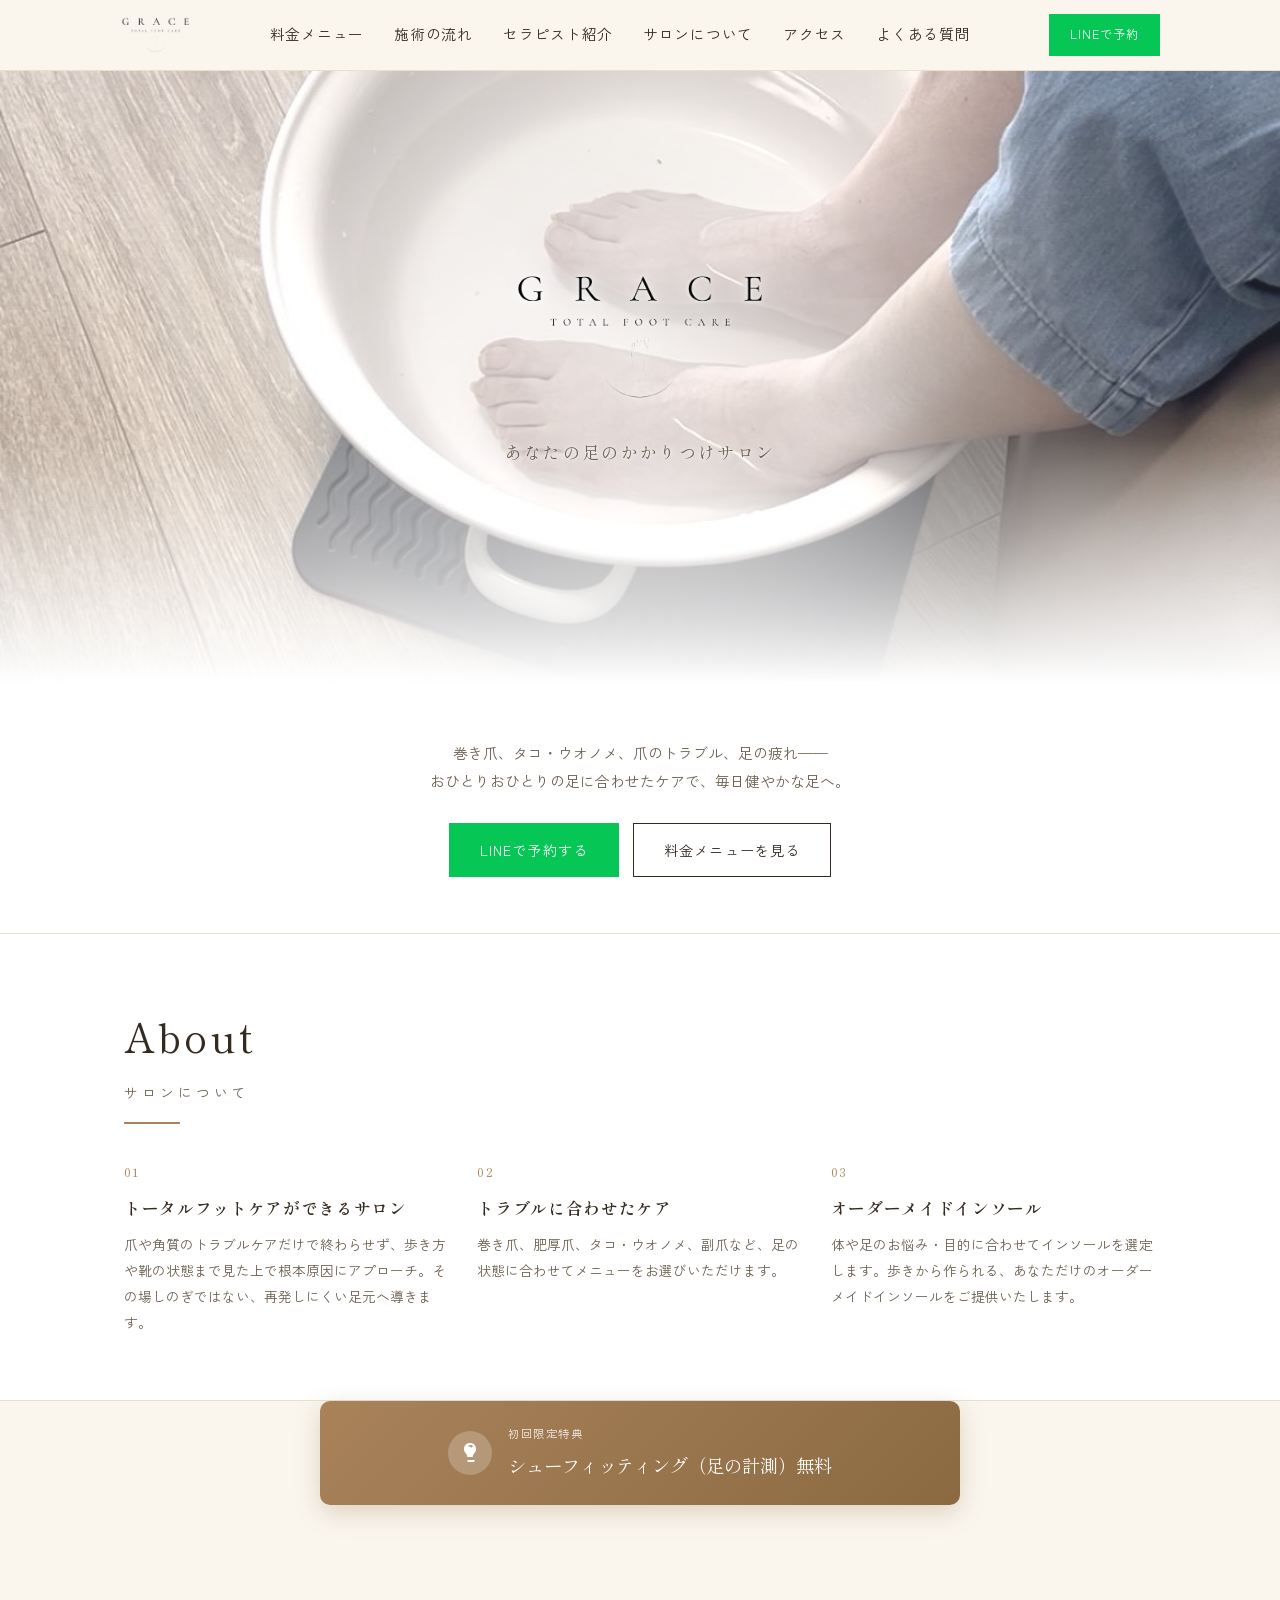
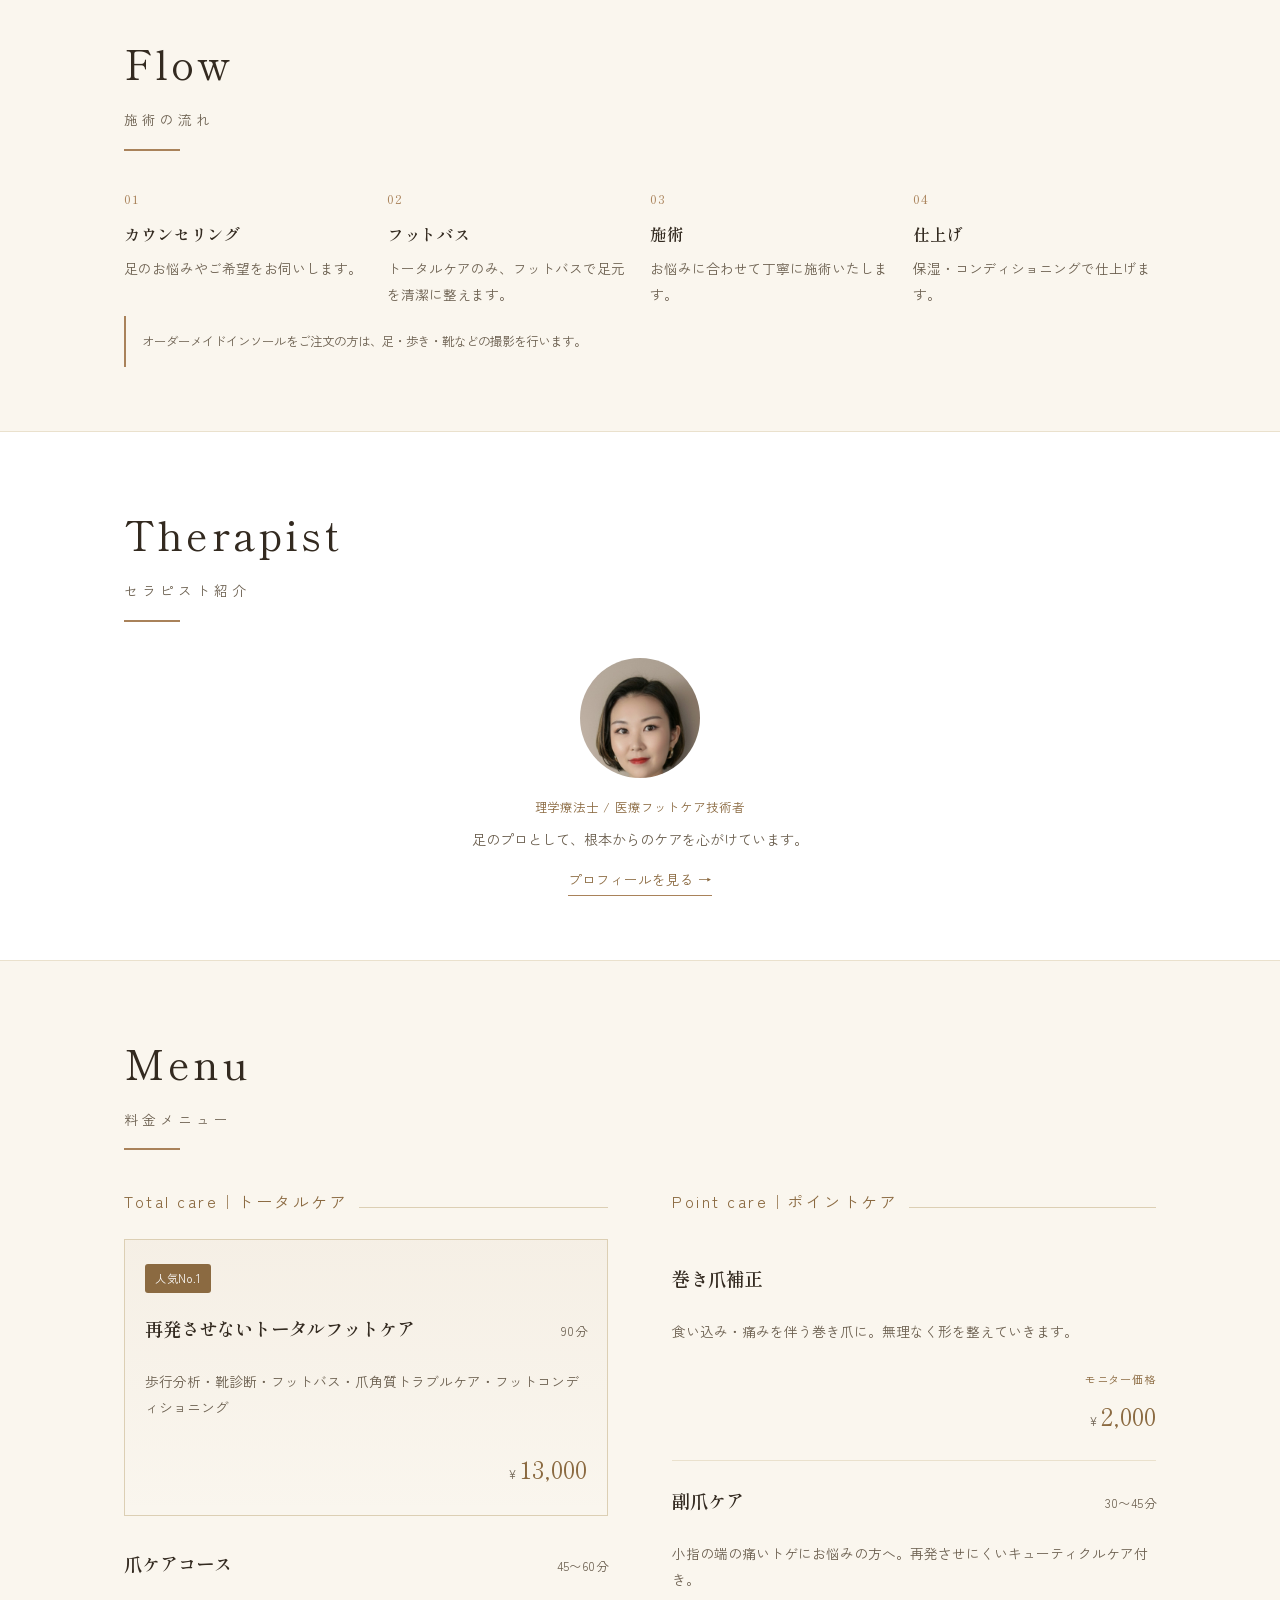
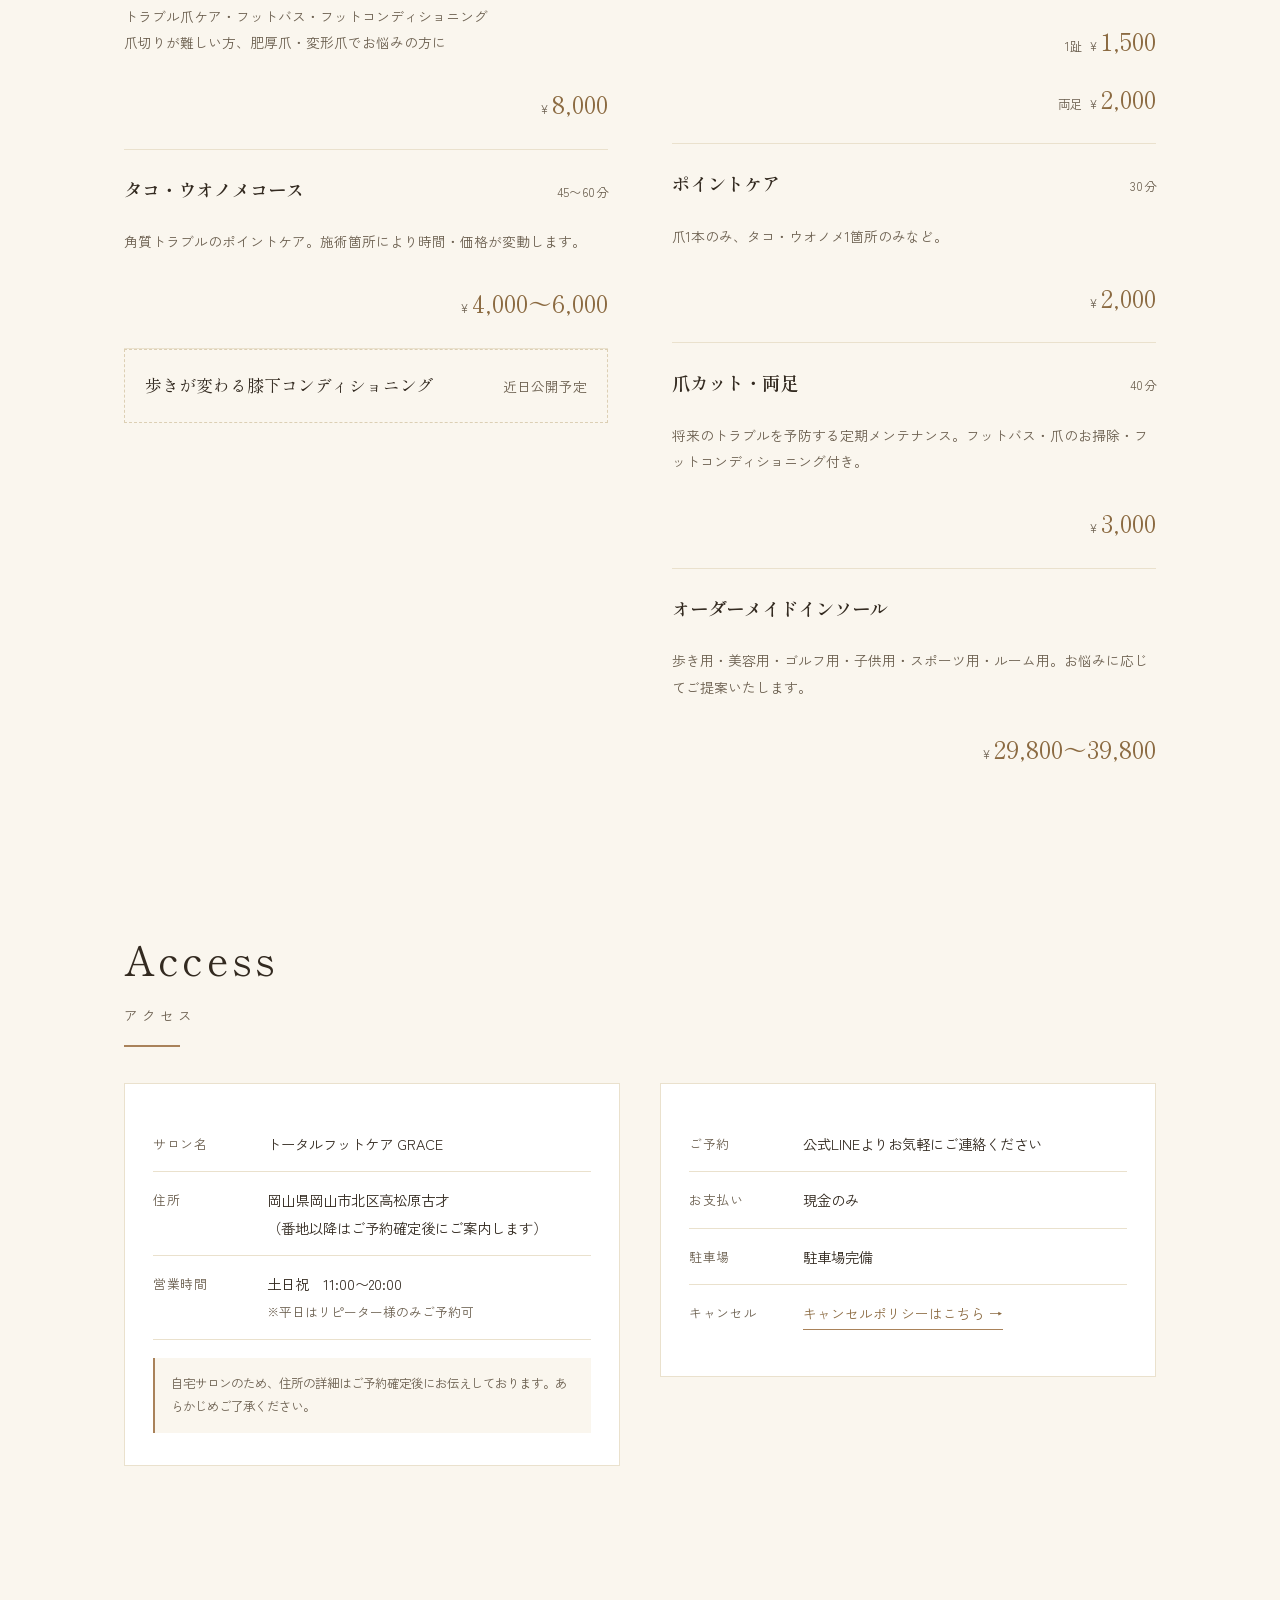
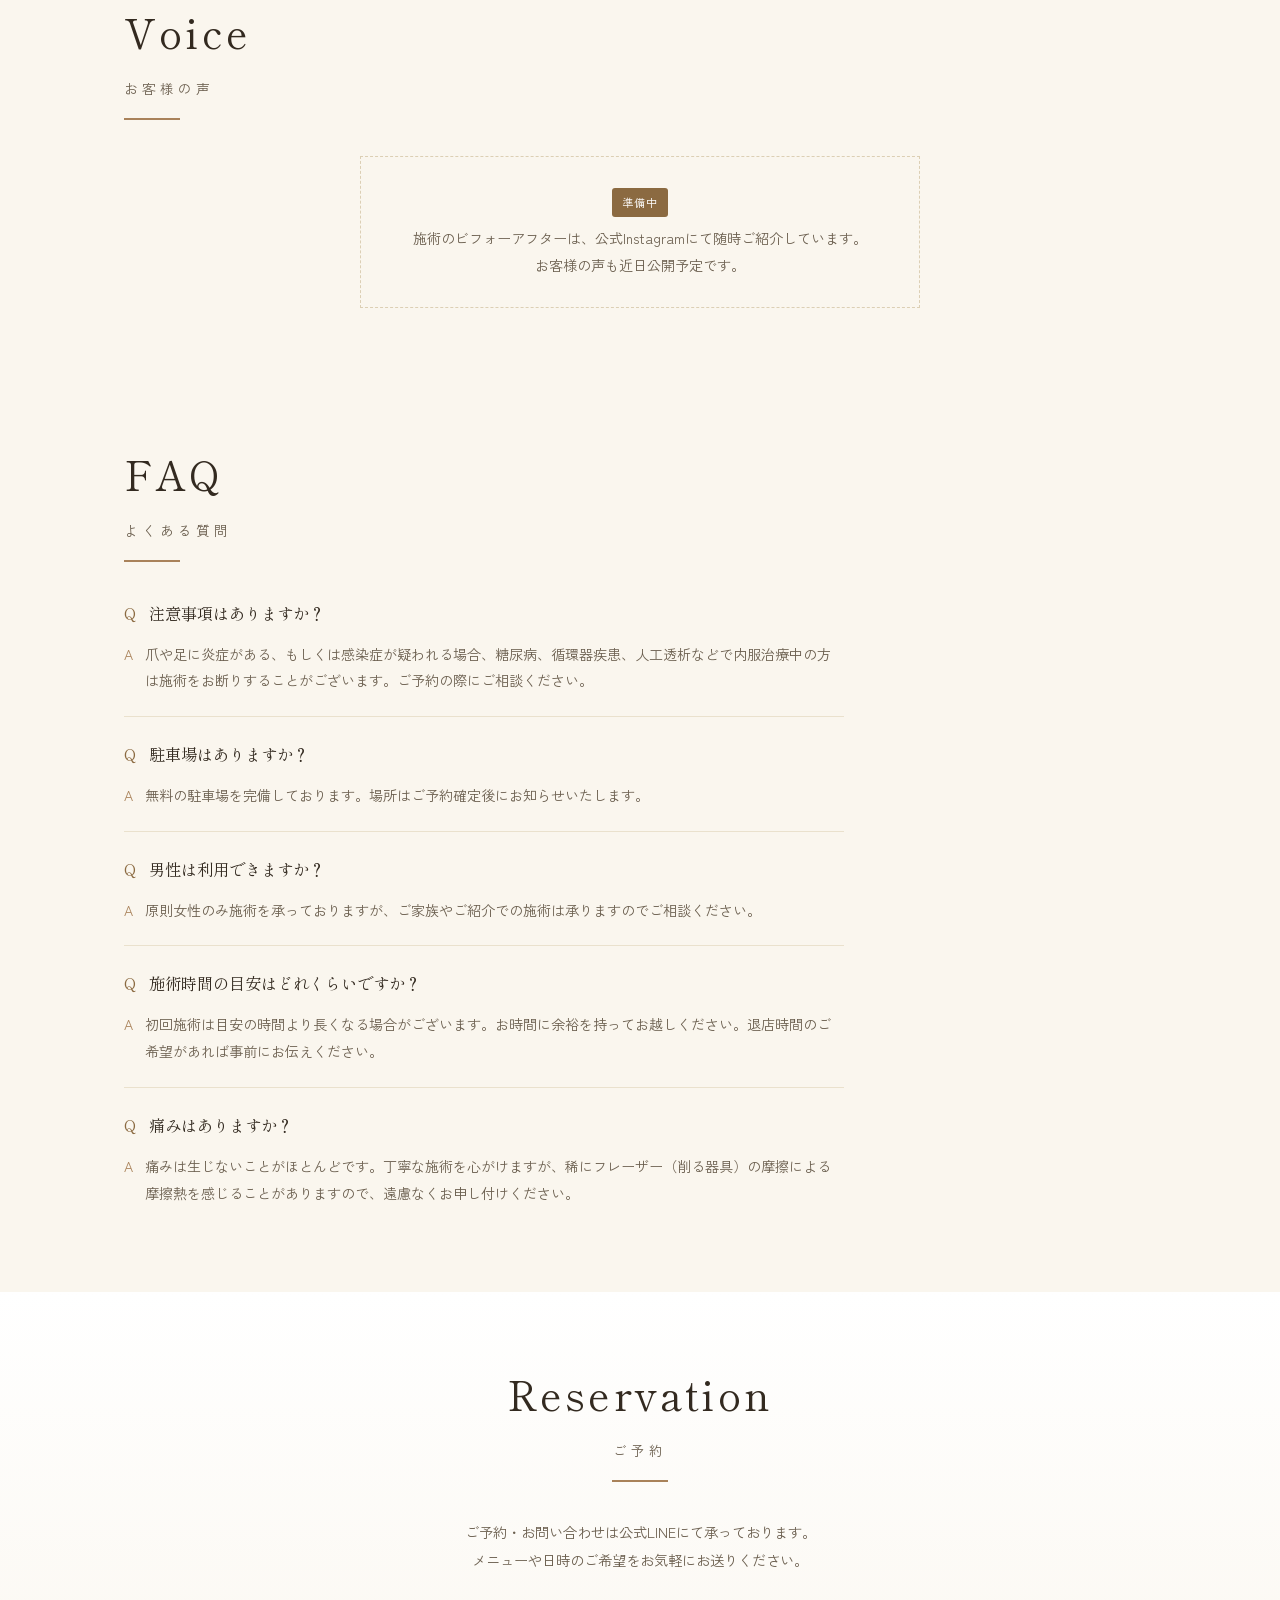
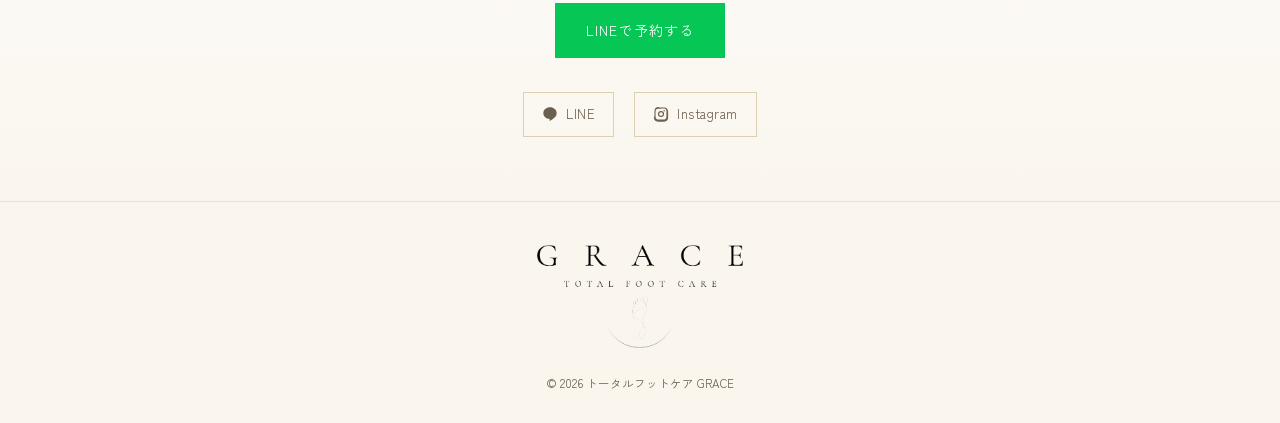
==== index.html @ 04c5ee9a "Add files via upload" ====
<!DOCTYPE html>
<html lang="ja">
<head>
<meta charset="UTF-8">
<meta name="viewport" content="width=device-width, initial-scale=1.0">
<title>トータルフットケア GRACE｜岡山市北区の自宅サロン</title>
<meta name="description" content="岡山市北区のトータルフットケアサロン GRACE。爪ケア・タコウオノメケア・オーダーメイドインソールなど、足のお悩みに寄り添う完全予約制の自宅サロンです。">
<link rel="preconnect" href="https://fonts.googleapis.com">
<link rel="preconnect" href="https://fonts.gstatic.com" crossorigin>
<link href="https://fonts.googleapis.com/css2?family=Shippori+Mincho:wght@400;500;600;700&family=Zen+Kaku+Gothic+New:wght@300;400;500;700&display=swap" rel="stylesheet">
<link rel="stylesheet" href="style.css">
</head>
<body>

<nav class="nav" id="siteNav">
  <div class="nav-inner">
    <a class="nav-brand" href="#top"><img src="logo.png" alt="トータルフットケア GRACE"></a>
    <button class="nav-toggle" id="navToggle" aria-label="メニューを開く" aria-expanded="false">
      <span></span><span></span><span></span>
    </button>
    <div class="nav-links" id="navLinks">
      <a href="#menu">料金メニュー</a>
      <a href="#flow">施術の流れ</a>
      <a href="#therapist">セラピスト紹介</a>
      <a href="#about">サロンについて</a>
      <a href="#access">アクセス</a>
      <a href="#faq">よくある質問</a>
      <a class="nav-cta-mobile btn btn-line" href="https://lin.ee/wuQMf0Z">LINEで予約する</a>
    </div>
    <a class="nav-cta btn btn-line" href="#reserve" style="padding:8px 20px; font-size:0.78rem;">LINEで予約</a>
  </div>
</nav>

<div id="top"></div>
<header class="hero">
  <div class="hero-slideshow" id="heroSlideshow">
    <img class="hero-slide is-active" src="IMG_4897.jpeg" alt="サロン店内の様子" style="object-position:center 45%;">
    <img class="hero-slide" src="IMG_4895.jpeg" alt="フットケア施術の様子" style="object-position:center 50%;">
    <img class="hero-slide" src="IMG_4894.jpeg" alt="フットバスの様子" style="object-position:center 70%;">
    <img class="hero-slide" src="IMG_4893.jpeg" alt="フットケア施術の様子" style="object-position:center 50%;">
    <img class="hero-slide" src="IMG_4892.jpeg" alt="施術チェアのある個室" style="object-position:center 70%;">
    <img class="hero-slide" src="IMG_4891.jpeg" alt="サロン内観の収納棚" style="object-position:center 50%;">
    <img class="hero-slide" src="IMG_4888.jpeg" alt="サロン内観と施術チェア" style="object-position:center 65%;">
    <img class="hero-slide" src="IMG_4887.jpeg" alt="サロン内観の収納棚" style="object-position:center 55%;">
    <img class="hero-slide" src="IMG_4884.jpeg" alt="施術チェアと観葉植物" style="object-position:center 65%;">
    <img class="hero-slide" src="IMG_4882.jpeg" alt="施術道具と収納棚" style="object-position:center 50%;">
    <div class="hero-fade"></div>
    <div class="hero-overlay-content">
      <img class="hero-logo" src="logo.png" alt="トータルフットケア GRACE ロゴ">
      <p class="hero-tagline">あなたの足のかかりつけサロン</p>
    </div>
  </div>
  <div class="hero-panel">
    <p class="hero-lede">
      巻き爪、タコ・ウオノメ、爪のトラブル、足の疲れ——<br>
      おひとりおひとりの足に合わせたケアで、毎日健やかな足へ。
    </p>
    <div class="hero-buttons">
      <a class="btn btn-line" href="https://lin.ee/wuQMf0Z">LINEで予約する</a>
      <a class="btn btn-outline" href="#menu">料金メニューを見る</a>
    </div>
  </div>
</header>

<section id="about" class="about">
  <div class="wrap">
    <div class="section-head">
      <div class="en">About</div>
      <div class="jp">サロンについて</div>
      <div class="section-divider"></div>
    </div>
    <div class="about-grid">
      <div class="about-item">
        <div class="num">01</div>
        <h3>トータルフットケアができるサロン</h3>
        <p>爪や角質のトラブルケアだけで終わらせず、歩き方や靴の状態まで見た上で根本原因にアプローチ。その場しのぎではない、再発しにくい足元へ導きます。</p>
      </div>
      <div class="about-item">
        <div class="num">02</div>
        <h3>トラブルに合わせたケア</h3>
        <p>巻き爪、肥厚爪、タコ・ウオノメ、副爪など、足の状態に合わせてメニューをお選びいただけます。</p>
      </div>
      <div class="about-item">
        <div class="num">03</div>
        <h3>オーダーメイドインソール</h3>
        <p>体や足のお悩み・目的に合わせてインソールを選定します。歩きから作られる、あなただけのオーダーメイドインソールをご提供いたします。</p>
      </div>
    </div>
  </div>
</section>

<section id="offer" style="padding:0 0 56px;">
  <div class="wrap">
    <div class="offer-banner">
      <div class="offer-icon">
        <svg viewBox="0 0 24 24"><path d="M12 2c-4 0-6 3-6 6 0 2.5 1.4 3.8 2.2 4.9.6.8 1 1.4 1 2.1v1h5.6v-1c0-.7.4-1.3 1-2.1C16.6 11.8 18 10.5 18 8c0-3-2-6-6-6zm2.6 17H9.4v1a1 1 0 0 0 1 1h5.2a1 1 0 0 0 1-1v-1zM12 4c1.7 0 2.9.6 3.7 1.6-1 0-1.9.5-2.4 1.3-.5-.8-1.4-1.3-2.4-1.3-.3 0-.6 0-.9.1C10.6 4.6 11.2 4 12 4z"/></svg>
      </div>
      <div>
        <div class="offer-label">初回限定特典</div>
        <div class="offer-text">シューフィッティング（足の計測）無料</div>
      </div>
    </div>
  </div>
</section>

<section id="flow">
  <div class="wrap">
    <div class="section-head">
      <div class="en">Flow</div>
      <div class="jp">施術の流れ</div>
      <div class="section-divider"></div>
    </div>
    <div class="process-grid">
      <div class="process-item">
        <div class="num">01</div>
        <h3>カウンセリング</h3>
        <p>足のお悩みやご希望をお伺いします。</p>
      </div>
      <div class="process-item">
        <div class="num">02</div>
        <h3>フットバス</h3>
        <p>トータルケアのみ、フットバスで足元を清潔に整えます。</p>
      </div>
      <div class="process-item">
        <div class="num">03</div>
        <h3>施術</h3>
        <p>お悩みに合わせて丁寧に施術いたします。</p>
      </div>
      <div class="process-item">
        <div class="num">04</div>
        <h3>仕上げ</h3>
        <p>保湿・コンディショニングで仕上げます。</p>
      </div>
    </div>
    <div class="process-note">
      オーダーメイドインソールをご注文の方は、足・歩き・靴などの撮影を行います。
    </div>
  </div>
</section>

<section id="therapist" style="background:var(--paper); border-top:1px solid var(--line-soft); border-bottom:1px solid var(--line-soft);">
  <div class="wrap">
    <div class="section-head">
      <div class="en">Therapist</div>
      <div class="jp">セラピスト紹介</div>
      <div class="section-divider"></div>
    </div>
    <div class="therapist-teaser">
      <img class="therapist-teaser-photo" src="therapist-face.jpg" alt="セラピストの写真">
      <div class="therapist-teaser-text">
        <div class="therapist-role">理学療法士 / 医療フットケア技術者</div>
        <p>足のプロとして、根本からのケアを心がけています。</p>
        <a class="link-more" href="therapist.html">プロフィールを見る →</a>
      </div>
    </div>
  </div>
</section>

<section id="menu">
  <div class="wrap">
    <div class="section-head">
      <div class="en">Menu</div>
      <div class="jp">料金メニュー</div>
      <div class="section-divider"></div>
    </div>

    <div class="menu-groups">

      <!-- Total care -->
      <div>
        <div class="menu-group-title">Total care｜トータルケア</div>

        <div class="menu-item featured">
          <span class="badge">人気No.1</span>
          <div class="menu-item-top">
            <span class="menu-item-name">再発させないトータルフットケア</span>
            <span class="menu-item-time">90分</span>
          </div>
          <p class="menu-item-desc">歩行分析・靴診断・フットバス・爪角質トラブルケア・フットコンディショニング</p>
          <div class="menu-item-price-block">
            <span class="menu-item-price"><small>¥</small>13,000</span>
          </div>
        </div>

        <div class="menu-item">
          <div class="menu-item-top">
            <span class="menu-item-name">爪ケアコース</span>
            <span class="menu-item-time">45〜60分</span>
          </div>
          <p class="menu-item-desc">
            トラブル爪ケア・フットバス・フットコンディショニング<br>
            爪切りが難しい方、肥厚爪・変形爪でお悩みの方に
          </p>
          <div class="menu-item-price-block">
            <span class="menu-item-price"><small>¥</small>8,000</span>
          </div>
        </div>

        <div class="menu-item">
          <div class="menu-item-top">
            <span class="menu-item-name">タコ・ウオノメコース</span>
            <span class="menu-item-time">45〜60分</span>
          </div>
          <p class="menu-item-desc">角質トラブルのポイントケア。施術箇所により時間・価格が変動します。</p>
          <div class="menu-item-price-block">
            <span class="menu-item-price"><small>¥</small>4,000〜6,000</span>
          </div>
        </div>

        <div class="soon">
          <span class="name">歩きが変わる膝下コンディショニング</span>
          <span>近日公開予定</span>
        </div>
      </div>

      <!-- Point care -->
      <div>
        <div class="menu-group-title">Point care｜ポイントケア</div>

        <div class="menu-item">
          <div class="menu-item-top">
            <span class="menu-item-name">巻き爪補正</span>
          </div>
          <p class="menu-item-desc">食い込み・痛みを伴う巻き爪に。無理なく形を整えていきます。</p>
          <div class="menu-item-price-block">
            <span class="price-label">モニター価格</span>
            <span class="menu-item-price"><small>¥</small>2,000</span>
          </div>
        </div>

        <div class="menu-item">
          <div class="menu-item-top">
            <span class="menu-item-name">副爪ケア</span>
            <span class="menu-item-time">30〜45分</span>
          </div>
          <p class="menu-item-desc">小指の端の痛いトゲにお悩みの方へ。再発させにくいキューティクルケア付き。</p>
          <div class="menu-item-price-row">
            <span class="menu-item-sub">1趾</span>
            <span class="menu-item-price"><small>¥</small>1,500</span>
          </div>
          <div class="menu-item-price-row">
            <span class="menu-item-sub">両足</span>
            <span class="menu-item-price"><small>¥</small>2,000</span>
          </div>
        </div>

        <div class="menu-item">
          <div class="menu-item-top">
            <span class="menu-item-name">ポイントケア</span>
            <span class="menu-item-time">30分</span>
          </div>
          <p class="menu-item-desc">爪1本のみ、タコ・ウオノメ1箇所のみなど。</p>
          <div class="menu-item-price-block">
            <span class="menu-item-price"><small>¥</small>2,000</span>
          </div>
        </div>

        <div class="menu-item">
          <div class="menu-item-top">
            <span class="menu-item-name">爪カット・両足</span>
            <span class="menu-item-time">40分</span>
          </div>
          <p class="menu-item-desc">将来のトラブルを予防する定期メンテナンス。フットバス・爪のお掃除・フットコンディショニング付き。</p>
          <div class="menu-item-price-block">
            <span class="menu-item-price"><small>¥</small>3,000</span>
          </div>
        </div>

        <div class="menu-item" style="border-bottom:none;">
          <div class="menu-item-top">
            <span class="menu-item-name">オーダーメイドインソール</span>
          </div>
          <p class="menu-item-desc">歩き用・美容用・ゴルフ用・子供用・スポーツ用・ルーム用。お悩みに応じてご提案いたします。</p>
          <div class="menu-item-price-row">
            <span class="menu-item-price"><small>¥</small>29,800〜39,800</span>
          </div>
        </div>
      </div>

    </div>
  </div>
</section>

<section id="access">
  <div class="wrap">
    <div class="section-head">
      <div class="en">Access</div>
      <div class="jp">アクセス</div>
      <div class="section-divider"></div>
    </div>

    <div class="access-layout">
      <div class="access-card">
        <div class="access-row">
          <span class="k">サロン名</span>
          <span class="v">トータルフットケア GRACE</span>
        </div>
        <div class="access-row">
          <span class="k">住所</span>
          <span class="v">岡山県岡山市北区高松原古才<br>（番地以降はご予約確定後にご案内します）</span>
        </div>
        <div class="access-row">
          <span class="k">営業時間</span>
          <span class="v">土日祝　11:00〜20:00<br><span style="font-size:0.8rem; color:var(--ink-soft);">※平日はリピーター様のみご予約可</span></span>
        </div>
        <div class="note">
          自宅サロンのため、住所の詳細はご予約確定後にお伝えしております。あらかじめご了承ください。
        </div>
      </div>
      <div class="access-card">
        <div class="access-row">
          <span class="k">ご予約</span>
          <span class="v">公式LINEよりお気軽にご連絡ください</span>
        </div>
        <div class="access-row">
          <span class="k">お支払い</span>
          <span class="v">現金のみ</span>
        </div>
        <div class="access-row">
          <span class="k">駐車場</span>
          <span class="v">駐車場完備</span>
        </div>
        <div class="access-row">
          <span class="k">キャンセル</span>
          <span class="v"><a class="link-more" href="cancel-policy.html">キャンセルポリシーはこちら →</a></span>
        </div>
      </div>
    </div>
  </div>
</section>

<section id="voice">
  <div class="wrap">
    <div class="section-head">
      <div class="en">Voice</div>
      <div class="jp">お客様の声</div>
      <div class="section-divider"></div>
    </div>
    <div class="voice-note">
      <span class="badge" style="margin-bottom:0;">準備中</span>
      <p>施術のビフォーアフターは、公式Instagramにて随時ご紹介しています。<br>お客様の声も近日公開予定です。</p>
    </div>
  </div>
</section>

<section id="faq">
  <div class="wrap">
    <div class="section-head">
      <div class="en">FAQ</div>
      <div class="jp">よくある質問</div>
      <div class="section-divider"></div>
    </div>

    <div class="faq-list">
      <div class="faq-item">
        <div class="faq-q"><span class="mark">Q</span><span>注意事項はありますか？</span></div>
        <div class="faq-a"><span class="mark">A</span><span>爪や足に炎症がある、もしくは感染症が疑われる場合、糖尿病、循環器疾患、人工透析などで内服治療中の方は施術をお断りすることがございます。ご予約の際にご相談ください。</span></div>
      </div>
      <div class="faq-item">
        <div class="faq-q"><span class="mark">Q</span><span>駐車場はありますか？</span></div>
        <div class="faq-a"><span class="mark">A</span><span>無料の駐車場を完備しております。場所はご予約確定後にお知らせいたします。</span></div>
      </div>
      <div class="faq-item">
        <div class="faq-q"><span class="mark">Q</span><span>男性は利用できますか？</span></div>
        <div class="faq-a"><span class="mark">A</span><span>原則女性のみ施術を承っておりますが、ご家族やご紹介での施術は承りますのでご相談ください。</span></div>
      </div>
      <div class="faq-item">
        <div class="faq-q"><span class="mark">Q</span><span>施術時間の目安はどれくらいですか？</span></div>
        <div class="faq-a"><span class="mark">A</span><span>初回施術は目安の時間より長くなる場合がございます。お時間に余裕を持ってお越しください。退店時間のご希望があれば事前にお伝えください。</span></div>
      </div>
      <div class="faq-item">
        <div class="faq-q"><span class="mark">Q</span><span>痛みはありますか？</span></div>
        <div class="faq-a"><span class="mark">A</span><span>痛みは生じないことがほとんどです。丁寧な施術を心がけますが、稀にフレーザー（削る器具）の摩擦による摩擦熱を感じることがありますので、遠慮なくお申し付けください。</span></div>
      </div>
    </div>
  </div>
</section>

<section id="reserve" class="reserve">
  <div class="wrap">
    <div class="section-head" style="text-align:center;">
      <div class="en">Reservation</div>
      <div class="jp">ご予約</div>
      <div class="section-divider" style="margin-left:auto; margin-right:auto;"></div>
    </div>
    <p>ご予約・お問い合わせは公式LINEにて承っております。<br>メニューや日時のご希望をお気軽にお送りください。</p>
    <div class="hero-buttons">
      <a class="btn btn-line" href="https://lin.ee/wuQMf0Z">LINEで予約する</a>
    </div>

    <div class="sns-row">
      <a class="sns-link" href="https://lin.ee/wuQMf0Z">
        <svg viewBox="0 0 24 24"><path d="M12 2C6.48 2 2 5.94 2 10.7c0 4.27 3.6 7.85 8.44 8.55.33.07.78.22.9.5.1.26.07.66.03.92l-.14.87c-.04.26-.2 1 .87.55 1.08-.46 5.8-3.42 7.9-5.85C21.5 14.02 22 12.4 22 10.7 22 5.94 17.52 2 12 2z"/></svg>
        LINE
      </a>
      <a class="sns-link" href="https://www.instagram.com/footcare_grace?stkn=cjIyN3F4c3U5N2Vq&utm_source=qr">
        <svg viewBox="0 0 24 24"><path d="M12 2.2c2.9 0 3.3 0 4.4.06 1.1.05 1.9.24 2.6.5.7.27 1.3.65 1.9 1.25.6.6.98 1.2 1.25 1.9.26.7.45 1.5.5 2.6.05 1.1.06 1.5.06 4.4s0 3.3-.06 4.4c-.05 1.1-.24 1.9-.5 2.6a5.2 5.2 0 0 1-1.25 1.9 5.2 5.2 0 0 1-1.9 1.25c-.7.26-1.5.45-2.6.5-1.1.05-1.5.06-4.4.06s-3.3 0-4.4-.06c-1.1-.05-1.9-.24-2.6-.5a5.2 5.2 0 0 1-1.9-1.25 5.2 5.2 0 0 1-1.25-1.9c-.26-.7-.45-1.5-.5-2.6C2.2 15.3 2.2 14.9 2.2 12s0-3.3.06-4.4c.05-1.1.24-1.9.5-2.6.27-.7.65-1.3 1.25-1.9.6-.6 1.2-.98 1.9-1.25.7-.26 1.5-.45 2.6-.5C8.7 2.2 9.1 2.2 12 2.2zm0 1.8c-2.85 0-3.2 0-4.3.06-.9.04-1.4.2-1.72.33-.43.17-.74.37-1.06.7-.32.32-.52.63-.7 1.06-.13.32-.29.82-.33 1.72C3.83 8.8 3.83 9.15 3.83 12s0 3.2.06 4.3c.04.9.2 1.4.33 1.72.17.43.37.74.7 1.06.32.32.63.52 1.06.7.32.13.82.29 1.72.33 1.1.06 1.45.06 4.3.06s3.2 0 4.3-.06c.9-.04 1.4-.2 1.72-.33.43-.17.74-.37 1.06-.7.32-.32.52-.63.7-1.06.13-.32.29-.82.33-1.72.06-1.1.06-1.45.06-4.3s0-3.2-.06-4.3c-.04-.9-.2-1.4-.33-1.72a2.8 2.8 0 0 0-.7-1.06 2.8 2.8 0 0 0-1.06-.7c-.32-.13-.82-.29-1.72-.33-1.1-.06-1.45-.06-4.3-.06zm0 3.4a4.6 4.6 0 1 1 0 9.2 4.6 4.6 0 0 1 0-9.2zm0 1.8a2.8 2.8 0 1 0 0 5.6 2.8 2.8 0 0 0 0-5.6zm5.85-2a1.08 1.08 0 1 1-2.16 0 1.08 1.08 0 0 1 2.16 0z"/></svg>
        Instagram
      </a>
    </div>
  </div>
</section>

<footer>
  <div class="wrap">
    <img class="footer-logo-img" src="logo.png" alt="トータルフットケア GRACE">
    <div class="footer-copy">&copy; 2026 トータルフットケア GRACE</div>
  </div>
</footer>

<script>
(function(){
  var slides = document.querySelectorAll('#heroSlideshow .hero-slide');
  if(!slides.length) return;
  var current = 0;
  setInterval(function(){
    slides[current].classList.remove('is-active');
    current = (current + 1) % slides.length;
    slides[current].classList.add('is-active');
  }, 2600);
})();
(function(){
  var nav = document.getElementById('siteNav');
  var toggle = document.getElementById('navToggle');
  var links = document.getElementById('navLinks');
  if(!nav || !toggle || !links) return;
  toggle.addEventListener('click', function(){
    var open = nav.classList.toggle('is-open');
    toggle.setAttribute('aria-expanded', open ? 'true' : 'false');
  });
  links.querySelectorAll('a').forEach(function(a){
    a.addEventListener('click', function(){
      nav.classList.remove('is-open');
      toggle.setAttribute('aria-expanded', 'false');
    });
  });
})();
</script>
</body>
</html>
---- style.css ----
:root{
    --cream:#FAF6EE;
    --paper:#FFFFFF;
    --ink:#332A20;
    --ink-soft:#6B5F4F;
    --gold:#A9825A;
    --gold-deep:#8B6A41;
    --line:#DCCFB4;
    --line-soft:#EAE1CD;
  }
  *{box-sizing:border-box;}
  html{scroll-behavior:smooth;}
  body{
    margin:0;
    background:var(--cream);
    color:var(--ink);
    font-family:"Zen Kaku Gothic New", "Hiragino Sans", sans-serif;
    font-weight:400;
    line-height:1.9;
    -webkit-font-smoothing:antialiased;
  }
  h1,h2,h3,.serif{
    font-family:"Shippori Mincho", serif;
    font-weight:600;
    letter-spacing:0.04em;
    margin:0;
  }
  a{color:inherit; text-decoration:none;}
  img{max-width:100%; display:block;}
  .wrap{
    max-width:1080px;
    margin:0 auto;
    padding:0 24px;
  }

  /* ---------- Nav ---------- */
  .nav{
    position:sticky;
    top:0;
    z-index:50;
    background:rgba(250,246,238,0.94);
    backdrop-filter:blur(6px);
    border-bottom:1px solid var(--line-soft);
  }
  .nav-inner{
    max-width:1080px;
    margin:0 auto;
    padding:14px 20px;
    display:flex;
    align-items:center;
    justify-content:space-between;
    position:relative;
  }
  .nav-brand{
    display:flex;
    align-items:center;
    flex-shrink:0;
  }
  .nav-brand img{
    height:34px;
    width:auto;
    display:block;
  }
  .nav-toggle{
    display:flex;
    flex-direction:column;
    justify-content:center;
    align-items:flex-end;
    gap:5px;
    width:30px;
    height:30px;
    background:none;
    border:none;
    padding:0;
    cursor:pointer;
  }
  .nav-toggle span{
    display:block;
    height:1px;
    background:var(--ink);
    transition:all .25s ease;
  }
  .nav-toggle span:nth-child(1){ width:22px; }
  .nav-toggle span:nth-child(2){ width:16px; }
  .nav-toggle span:nth-child(3){ width:22px; }
  .nav.is-open .nav-toggle span:nth-child(1){ transform:translateY(6px) rotate(45deg); width:22px; }
  .nav.is-open .nav-toggle span:nth-child(2){ opacity:0; }
  .nav.is-open .nav-toggle span:nth-child(3){ transform:translateY(-6px) rotate(-45deg); width:22px; }

  .nav-links{
    display:none;
    position:absolute;
    top:100%;
    left:0;
    right:0;
    background:var(--cream);
    border-bottom:1px solid var(--line-soft);
    flex-direction:column;
    padding:8px 20px 20px;
    gap:2px;
  }
  .nav.is-open .nav-links{ display:flex; }
  .nav-links a{
    padding:12px 2px;
    border-bottom:1px solid var(--line-soft);
    font-size:0.92rem;
    letter-spacing:0.05em;
    transition:color .2s ease;
  }
  .nav-links a:last-child{ border-bottom:none; }
  .nav-links a:hover{ color:var(--gold-deep); }
  .nav-links .nav-cta-mobile{
    margin-top:12px;
    text-align:center;
    border:none;
  }
  .nav-cta{
    display:none;
  }
  .nav-cta.btn{
    display:none;
  }

  /* ---------- Hero ---------- */
  .hero{
    position:relative;
  }
  .hero-slideshow{
    position:relative;
    width:100%;
    height:58vh;
    min-height:340px;
    max-height:560px;
    overflow:hidden;
    background:var(--paper);
  }
  .hero-slide{
    position:absolute;
    inset:0;
    width:100%;
    height:100%;
    object-fit:cover;
    object-position:center 30%;
    opacity:0;
    transition:opacity 1.4s ease;
  }
  .hero-slide.is-active{
    opacity:1;
  }
  .hero-fade{
    position:absolute;
    inset:0;
    background:
      radial-gradient(circle at 50% 42%, rgba(255,255,255,0.72) 0%, rgba(255,255,255,0.56) 30%, rgba(255,255,255,0.22) 55%, rgba(255,255,255,0.05) 75%),
      linear-gradient(180deg, rgba(255,255,255,0.08) 0%, rgba(255,255,255,0.05) 60%, var(--paper) 100%);
    pointer-events:none;
  }
  .hero-overlay-content{
    position:absolute;
    inset:0;
    display:flex;
    flex-direction:column;
    align-items:center;
    justify-content:center;
    text-align:center;
    padding:0 24px;
  }
  .hero-panel{
    background:var(--paper);
    text-align:center;
    padding:36px 24px 40px;
  }
  .hero-logo{
    width:200px;
    margin:0 auto 14px;
    filter:drop-shadow(0 1px 10px rgba(255,255,255,0.85)) drop-shadow(0 0 2px rgba(255,255,255,0.9));
  }
  .hero-tagline{
    font-family:"Shippori Mincho", serif;
    font-size:1.05rem;
    color:var(--ink-soft);
    letter-spacing:0.14em;
    text-shadow:0 1px 10px rgba(255,255,255,0.8), 0 0 3px rgba(255,255,255,0.9);
  }
  .hero-lede{
    max-width:520px;
    margin:20px auto 0;
    font-size:0.92rem;
    color:var(--ink-soft);
  }
  .hero-buttons{
    margin-top:28px;
    display:flex;
    gap:14px;
    justify-content:center;
    flex-wrap:wrap;
  }
  .btn{
    display:inline-block;
    padding:13px 30px;
    font-size:0.88rem;
    letter-spacing:0.08em;
    border:1px solid var(--ink);
    transition:background .2s ease, color .2s ease, border-color .2s ease;
  }
  .btn-primary{
    background:var(--gold);
    border-color:var(--gold);
    color:#fff;
  }
  .btn-primary:hover{ background:var(--gold-deep); border-color:var(--gold-deep); }
  .btn-line{
    background:#06C755;
    border-color:#06C755;
    color:#fff;
  }
  .btn-line:hover{ background:#05a746; border-color:#05a746; }
  .btn-outline{
    background:transparent;
    color:var(--ink);
  }
  .btn-outline:hover{ background:var(--ink); color:#fff; }

  /* ---------- Section shell ---------- */
  section{
    padding:64px 0;
  }
  .section-head{
    margin-bottom:36px;
  }
  .section-head .en{
    font-family:"Shippori Mincho", serif;
    font-size:2.1rem;
    letter-spacing:0.08em;
    color:var(--ink);
  }
  .section-head .jp{
    font-size:0.85rem;
    letter-spacing:0.3em;
    color:var(--ink-soft);
    margin-top:6px;
  }
  .section-divider{
    width:56px;
    height:2px;
    background:var(--gold);
    margin-top:16px;
  }

  /* ---------- Menu ---------- */
  .menu-groups{
    display:grid;
    grid-template-columns:1fr;
    gap:48px;
  }
  .menu-group-title{
    font-size:1rem;
    letter-spacing:0.16em;
    color:var(--gold-deep);
    margin-bottom:22px;
    display:flex;
    align-items:baseline;
    gap:10px;
  }
  .menu-group-title::after{
    content:"";
    flex:1;
    height:1px;
    background:var(--line);
  }
  .menu-item{
    padding:22px 0;
    border-bottom:1px solid var(--line-soft);
    display:grid;
    grid-template-columns:1fr;
    gap:8px;
  }
  .menu-item:first-child{ padding-top:0; }
  .menu-item.featured{
    background:linear-gradient(180deg, rgba(169,130,90,0.06), transparent);
    padding:24px 20px;
    border:1px solid var(--line);
    border-bottom:1px solid var(--line);
    margin-bottom:8px;
  }
  .menu-item-top{
    display:flex;
    justify-content:space-between;
    align-items:baseline;
    gap:16px;
    flex-wrap:wrap;
  }
  .menu-item-name{
    font-family:"Shippori Mincho", serif;
    font-size:1.15rem;
    font-weight:600;
  }
  .menu-item-time{
    font-size:0.78rem;
    color:var(--ink-soft);
    letter-spacing:0.03em;
  }
  .menu-item-desc{
    font-size:0.86rem;
    color:var(--ink-soft);
  }
  .menu-item-price-row{
    display:flex;
    justify-content:flex-end;
    align-items:baseline;
    gap:6px;
    margin-top:4px;
  }
  .menu-item-price{
    font-family:"Shippori Mincho", serif;
    font-size:1.5rem;
    color:var(--gold-deep);
  }
  .menu-item-price small{
    font-size:0.72rem;
    color:var(--ink-soft);
    font-family:"Zen Kaku Gothic New", sans-serif;
    margin-right:2px;
  }
  .menu-item-price-block{
    display:flex;
    flex-direction:column;
    align-items:flex-end;
    gap:2px;
    margin-top:4px;
  }
  .price-label{
    font-size:0.7rem;
    letter-spacing:0.08em;
    color:var(--gold-deep);
  }
  .price-was{
    font-size:0.76rem;
    color:var(--ink-soft);
  }
  .menu-item-sub{
    font-size:0.78rem;
    color:var(--ink-soft);
    text-align:right;
  }
  .badge{
    display:inline-block;
    width:fit-content;
    font-size:0.7rem;
    letter-spacing:0.06em;
    color:#fff;
    background:var(--gold-deep);
    border:none;
    border-radius:3px;
    padding:4px 10px;
    margin-bottom:10px;
  }
  .soon{
    padding:20px 20px;
    border:1px dashed var(--line);
    color:var(--ink-soft);
    font-size:0.85rem;
    display:flex;
    justify-content:space-between;
    align-items:baseline;
    gap:12px;
    flex-wrap:wrap;
  }
  .soon .name{
    font-family:"Shippori Mincho", serif;
    font-size:1.05rem;
    color:var(--ink);
  }
  .price-range-row{
    display:flex;
    justify-content:space-between;
    align-items:baseline;
    gap:14px;
    padding:10px 0;
    border-bottom:1px solid var(--line-soft);
    font-size:0.9rem;
  }
  .price-range-row:last-child{ border-bottom:none; }
  .price-range-row .label{ color:var(--ink-soft); }
  .price-range-row .val{
    font-family:"Shippori Mincho", serif;
    color:var(--gold-deep);
    font-size:1.1rem;
  }
  .price-range-row .val-block{
    display:flex;
    flex-direction:column;
    align-items:flex-end;
    gap:1px;
  }
  .price-range-row .price-label{ font-size:0.62rem; }
  .price-range-row .price-was{ font-size:0.68rem; }

  /* ---------- About strip ---------- */
  .about{
    background:var(--paper);
    border-top:1px solid var(--line-soft);
    border-bottom:1px solid var(--line-soft);
  }
  .about-grid{
    display:grid;
    grid-template-columns:1fr;
    gap:28px;
  }
  .about-item .num{
    font-family:"Shippori Mincho", serif;
    color:var(--gold);
    font-size:0.8rem;
    letter-spacing:0.1em;
    margin-bottom:8px;
  }
  .about-item h3{
    font-size:1.05rem;
    margin-bottom:8px;
  }
  .about-item p{
    font-size:0.85rem;
    color:var(--ink-soft);
    margin:0;
  }

  /* ---------- Intro offer ---------- */
  .offer-banner{
    max-width:640px;
    margin:0 auto;
    display:flex;
    flex-wrap:wrap;
    align-items:center;
    justify-content:center;
    gap:16px;
    text-align:left;
    background:linear-gradient(135deg, var(--gold) 0%, var(--gold-deep) 100%);
    color:#fff;
    border-radius:10px;
    padding:22px 28px;
    box-shadow:0 8px 24px rgba(139,106,65,0.25);
  }
  .offer-banner .offer-icon{
    width:44px;
    height:44px;
    flex-shrink:0;
    display:flex;
    align-items:center;
    justify-content:center;
    background:rgba(255,255,255,0.22);
    border-radius:50%;
  }
  .offer-banner .offer-icon svg{
    width:24px;
    height:24px;
    fill:#fff;
  }
  .offer-banner .offer-label{
    font-size:0.7rem;
    letter-spacing:0.14em;
    color:rgba(255,255,255,0.88);
  }
  .offer-banner .offer-text{
    font-family:"Shippori Mincho", serif;
    font-size:1.15rem;
    color:#fff;
    margin-top:4px;
  }

  /* ---------- Process (flow) ---------- */
  .process-grid{
    display:grid;
    grid-template-columns:1fr;
    gap:26px;
  }
  .process-item{
    text-align:left;
    padding-bottom:22px;
    border-bottom:1px solid var(--line-soft);
  }
  .process-item:last-child{ border-bottom:none; padding-bottom:0; }
  .process-item .num{
    font-family:"Shippori Mincho", serif;
    color:var(--gold);
    font-size:0.8rem;
    letter-spacing:0.1em;
    margin-bottom:8px;
  }
  .process-item h3{
    font-size:1.02rem;
    margin-bottom:6px;
  }
  .process-item p{
    font-size:0.85rem;
    color:var(--ink-soft);
    margin:0;
  }
  .process-note{
    margin-top:8px;
    font-size:0.78rem;
    color:var(--ink-soft);
    background:var(--cream);
    padding:14px 16px;
    border-left:2px solid var(--gold);
  }

  /* ---------- Therapist ---------- */
  .therapist-card{
    display:grid;
    grid-template-columns:1fr;
    gap:24px;
    align-items:center;
    max-width:720px;
    margin:0 auto;
  }
  .therapist-photo{
    width:100%;
    max-width:220px;
    aspect-ratio:1/1;
    margin:0 auto;
    object-fit:cover;
    border-radius:50%;
  }
  .therapist-info{
    text-align:center;
  }
  .therapist-role{
    font-size:0.78rem;
    letter-spacing:0.08em;
    color:var(--gold-deep);
    margin-bottom:6px;
  }
  .therapist-info h3{
    font-size:1.15rem;
    margin-bottom:12px;
  }
  .therapist-info p{
    font-size:0.88rem;
    color:var(--ink-soft);
    margin:0;
  }

  /* Therapist teaser (on top page) */
  .therapist-teaser{
    display:flex;
    flex-direction:column;
    align-items:center;
    gap:18px;
    text-align:center;
    max-width:480px;
    margin:0 auto;
  }
  .therapist-teaser-photo{
    width:120px;
    height:120px;
    object-fit:cover;
    border-radius:50%;
    flex-shrink:0;
  }
  .therapist-teaser-text p{
    font-size:0.88rem;
    color:var(--ink-soft);
    margin:4px 0 10px;
  }
  .link-more{
    display:inline-block;
    font-size:0.85rem;
    color:var(--gold-deep);
    border-bottom:1px solid var(--gold);
    padding-bottom:2px;
    transition:color .2s ease, border-color .2s ease;
  }
  .link-more:hover{ color:var(--ink); border-color:var(--ink); }

  /* ---------- Sub page ---------- */
  .subpage-hero{
    padding:52px 0 8px;
    text-align:center;
  }
  .subpage-hero .en{
    font-family:"Shippori Mincho", serif;
    font-size:2rem;
    letter-spacing:0.06em;
  }
  .subpage-hero .jp{
    font-size:0.85rem;
    letter-spacing:0.3em;
    color:var(--ink-soft);
    margin-top:6px;
  }
  .back-link{
    display:inline-block;
    margin:22px auto 0;
    font-size:0.82rem;
    color:var(--ink-soft);
  }
  .back-link:hover{ color:var(--gold-deep); }
  .subpage-body{
    max-width:640px;
    margin:0 auto;
    padding:24px 0 64px;
  }

  /* ---------- Voice ---------- */
  .voice-note{
    max-width:560px;
    margin:0 auto;
    text-align:center;
    padding:28px 24px;
    border:1px dashed var(--line);
  }
  .voice-note p{
    font-size:0.88rem;
    color:var(--ink-soft);
    margin:8px 0 0;
  }

  /* ---------- Cancel policy ---------- */
  .policy-note{
    max-width:960px;
    margin:28px auto 0;
    font-size:0.82rem;
    color:var(--ink-soft);
    background:var(--paper);
    border:1px solid var(--line-soft);
    padding:22px 24px;
  }
  .policy-note h4{
    font-family:"Shippori Mincho", serif;
    font-size:0.98rem;
    color:var(--ink);
    margin:0 0 10px;
  }
  .policy-note p{ margin:0 0 8px; }
  .policy-note p:last-child{ margin-bottom:0; }

  /* ---------- Access ---------- */
  .access-card{
    background:var(--paper);
    border:1px solid var(--line-soft);
    padding:32px 28px;
  }
  .access-row{
    display:flex;
    gap:18px;
    padding:14px 0;
    border-bottom:1px solid var(--line-soft);
    font-size:0.9rem;
  }
  .access-row:last-child{ border-bottom:none; }
  .access-row .k{
    width:96px;
    flex-shrink:0;
    color:var(--ink-soft);
    letter-spacing:0.05em;
    font-size:0.8rem;
    padding-top:2px;
  }
  .access-row .v{ flex:1; }
  .note{
    margin-top:18px;
    font-size:0.78rem;
    color:var(--ink-soft);
    background:var(--cream);
    padding:14px 16px;
    border-left:2px solid var(--gold);
  }

  /* ---------- FAQ ---------- */
  .faq-list{
    max-width:720px;
  }
  .faq-item{
    padding:22px 0;
    border-bottom:1px solid var(--line-soft);
  }
  .faq-item:first-child{ padding-top:0; }
  .faq-item:last-child{ border-bottom:none; }
  .faq-q{
    display:flex;
    align-items:flex-start;
    gap:12px;
    font-family:"Shippori Mincho", serif;
    font-size:1.02rem;
    color:var(--ink);
  }
  .faq-q .mark{
    color:var(--gold-deep);
    font-family:"Shippori Mincho", serif;
    flex-shrink:0;
  }
  .faq-a{
    display:flex;
    align-items:flex-start;
    gap:12px;
    margin-top:12px;
    font-size:0.88rem;
    color:var(--ink-soft);
  }
  .faq-a .mark{
    color:var(--gold);
    flex-shrink:0;
  }

  /* ---------- Reserve ---------- */
  .reserve{
    text-align:center;
    background:linear-gradient(180deg, var(--paper), var(--cream));
  }
  .reserve p{
    max-width:480px;
    margin:14px auto 0;
    color:var(--ink-soft);
    font-size:0.9rem;
  }
  .reserve .hero-buttons{ margin-top:30px; }
  .sns-row{
    display:flex;
    justify-content:center;
    gap:20px;
    margin-top:34px;
  }
  .sns-link{
    display:flex;
    align-items:center;
    gap:8px;
    font-size:0.82rem;
    letter-spacing:0.04em;
    color:var(--ink-soft);
    border:1px solid var(--line);
    padding:9px 18px;
    transition:border-color .2s ease, color .2s ease;
  }
  .sns-link:hover{ border-color:var(--gold); color:var(--gold-deep); }
  .sns-link svg{ width:16px; height:16px; fill:currentColor; }

  /* ---------- Footer ---------- */
  footer{
    padding:36px 0 28px;
    text-align:center;
    border-top:1px solid var(--line-soft);
  }
  .footer-logo-img{
    width:220px;
    height:auto;
    margin:0 auto;
  }
  .footer-copy{
    margin-top:18px;
    font-size:0.72rem;
    color:var(--ink-soft);
  }

  /* ---------- Tablet ---------- */
  @media (min-width:700px){
    .nav-toggle{ display:none; }
    .nav-brand img{ height:38px; }
    .nav-links{
      display:flex;
      position:static;
      flex-direction:row;
      background:none;
      border-bottom:none;
      padding:0;
      gap:26px;
      font-size:0.88rem;
    }
    .nav-links a{
      padding:6px 2px;
      border-bottom:1px solid transparent;
    }
    .nav-links a:hover{ border-color:var(--gold); }
    .nav-links .nav-cta-mobile{ display:none; }
    .hero-slideshow{ height:62vh; }
    .hero-panel{ padding:44px 24px 48px; }
    .hero-logo{ width:230px; }
    .about-grid{ grid-template-columns:repeat(3,1fr); }
    .process-grid{ grid-template-columns:repeat(4,1fr); gap:20px; }
    .process-item{ border-bottom:none; padding-bottom:0; }
    .therapist-card{ max-width:520px; }
    .menu-item{ grid-template-columns:1fr; }
  }

  /* ---------- Desktop ---------- */
  @media (min-width:960px){
    .nav-cta.btn{ display:inline-block; }
    .hero-slideshow{ height:68vh; max-height:620px; }
    .hero-panel{ padding:36px 24px 56px; }
    .hero-logo{ width:260px; }
    .section-head .en{ font-size:2.5rem; }
    .menu-groups{ grid-template-columns:1fr 1fr; gap:64px; }
    .access-layout{
      display:grid;
      grid-template-columns:1fr 1fr;
      gap:40px;
      align-items:start;
    }
  }
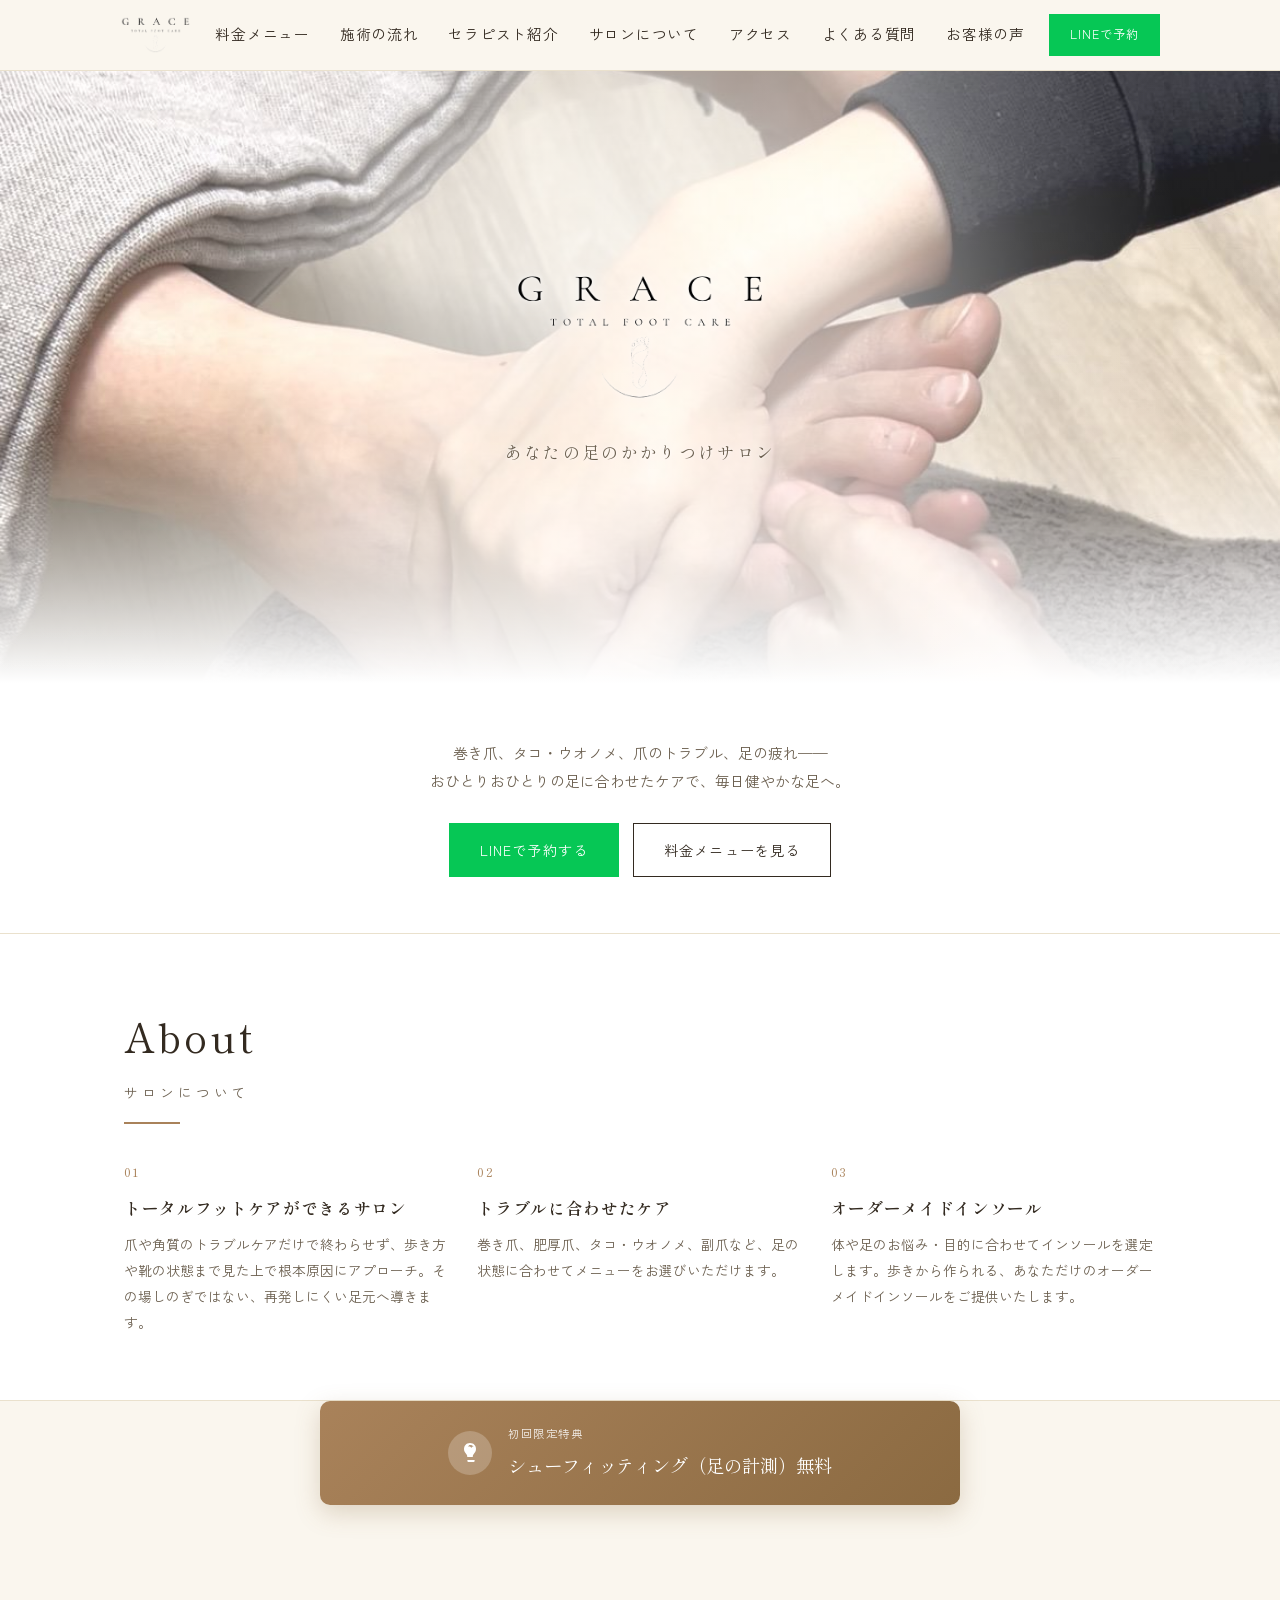
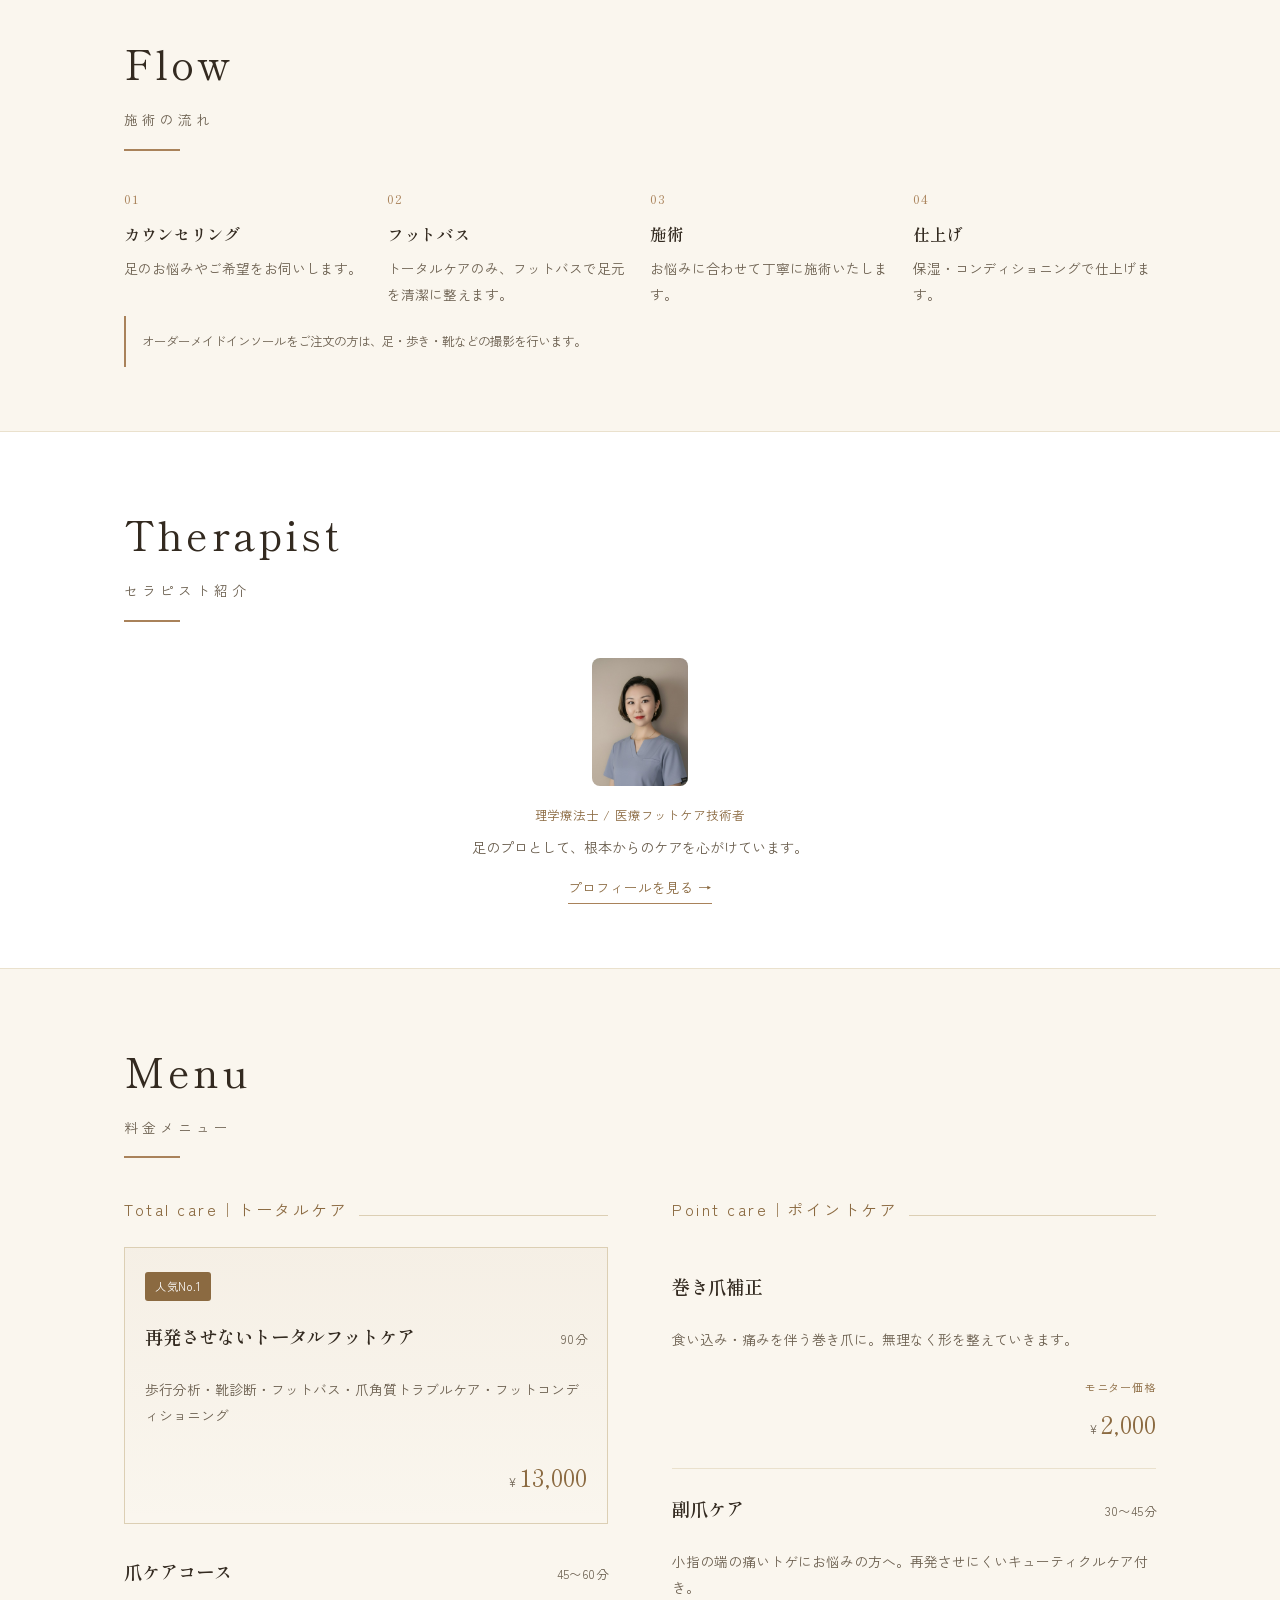
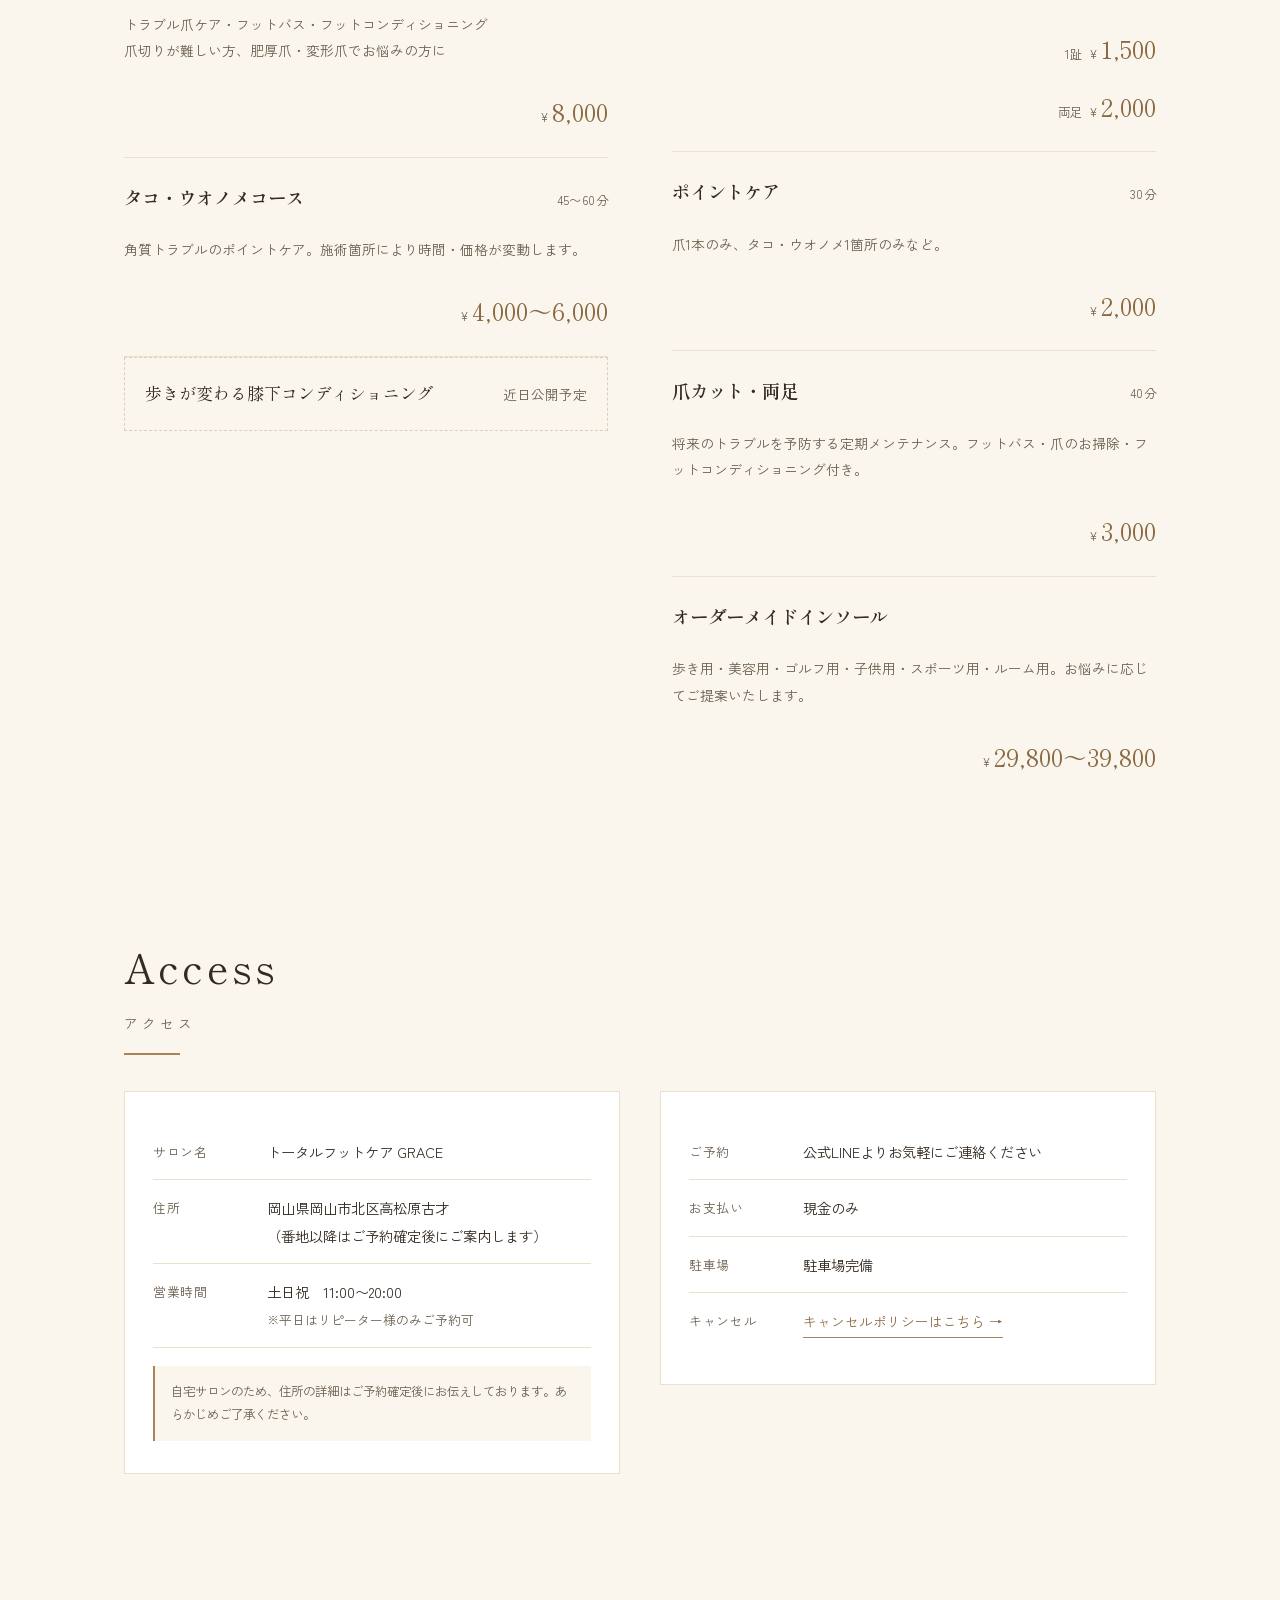
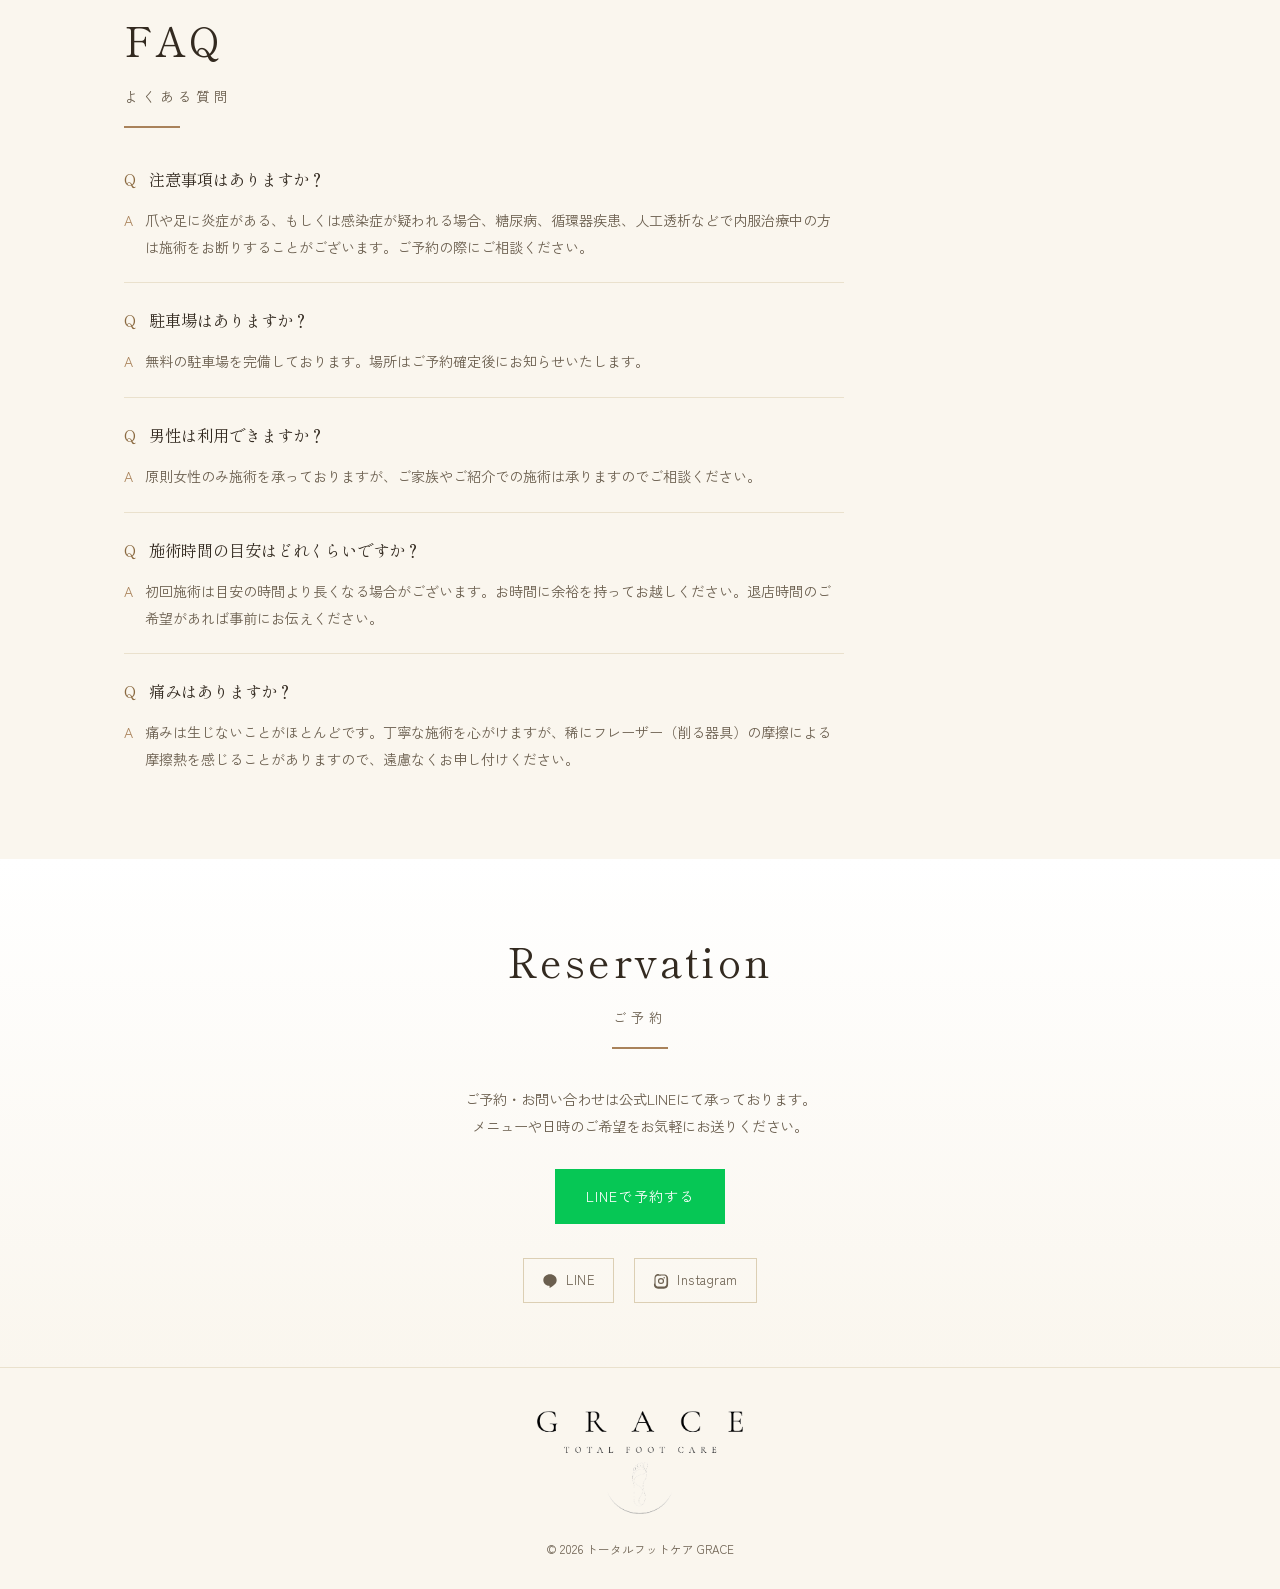
==== commit a4d89db5: "Add files via upload" ====
--- a/index.html
+++ b/index.html
@@ -25,6 +25,7 @@
       <a href="#about">サロンについて</a>
       <a href="#access">アクセス</a>
       <a href="#faq">よくある質問</a>
+      <a href="voice.html">お客様の声</a>
       <a class="nav-cta-mobile btn btn-line" href="https://lin.ee/wuQMf0Z">LINEで予約する</a>
     </div>
     <a class="nav-cta btn btn-line" href="#reserve" style="padding:8px 20px; font-size:0.78rem;">LINEで予約</a>
@@ -146,7 +147,7 @@
       <div class="section-divider"></div>
     </div>
     <div class="therapist-teaser">
-      <img class="therapist-teaser-photo" src="therapist-face.jpg" alt="セラピストの写真">
+      <img class="therapist-teaser-photo" src="therapist-photo.jpg" alt="セラピストの写真">
       <div class="therapist-teaser-text">
         <div class="therapist-role">理学療法士 / 医療フットケア技術者</div>
         <p>足のプロとして、根本からのケアを心がけています。</p>
@@ -325,20 +326,6 @@
           <span class="v"><a class="link-more" href="cancel-policy.html">キャンセルポリシーはこちら →</a></span>
         </div>
       </div>
-    </div>
-  </div>
-</section>
-
-<section id="voice">
-  <div class="wrap">
-    <div class="section-head">
-      <div class="en">Voice</div>
-      <div class="jp">お客様の声</div>
-      <div class="section-divider"></div>
-    </div>
-    <div class="voice-note">
-      <span class="badge" style="margin-bottom:0;">準備中</span>
-      <p>施術のビフォーアフターは、公式Instagramにて随時ご紹介しています。<br>お客様の声も近日公開予定です。</p>
     </div>
   </div>
 </section>
--- a/style.css
+++ b/style.css
@@ -515,11 +515,11 @@
   }
   .therapist-photo{
     width:100%;
-    max-width:220px;
-    aspect-ratio:1/1;
+    max-width:260px;
+    aspect-ratio:3/4;
     margin:0 auto;
     object-fit:cover;
-    border-radius:50%;
+    border-radius:8px;
   }
   .therapist-info{
     text-align:center;
@@ -551,10 +551,10 @@
     margin:0 auto;
   }
   .therapist-teaser-photo{
-    width:120px;
-    height:120px;
+    width:96px;
+    height:128px;
     object-fit:cover;
-    border-radius:50%;
+    border-radius:8px;
     flex-shrink:0;
   }
   .therapist-teaser-text p{
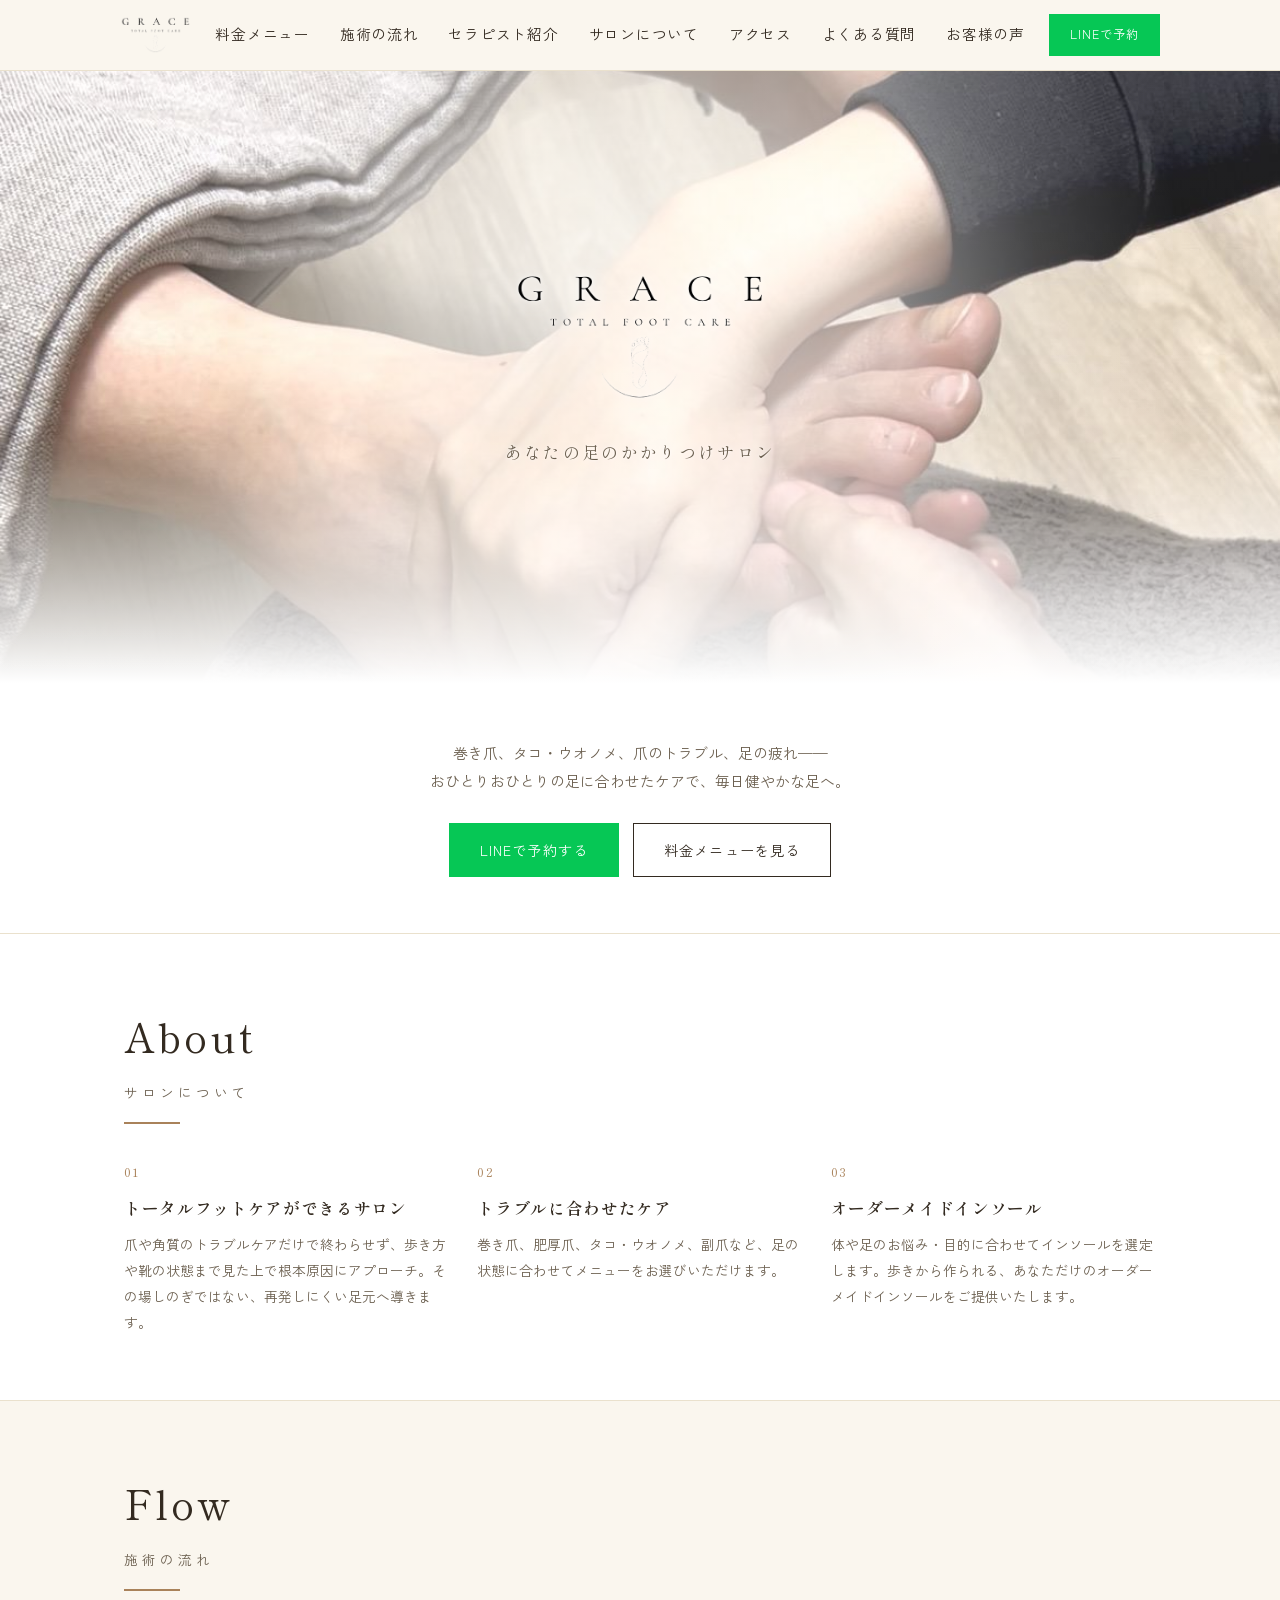
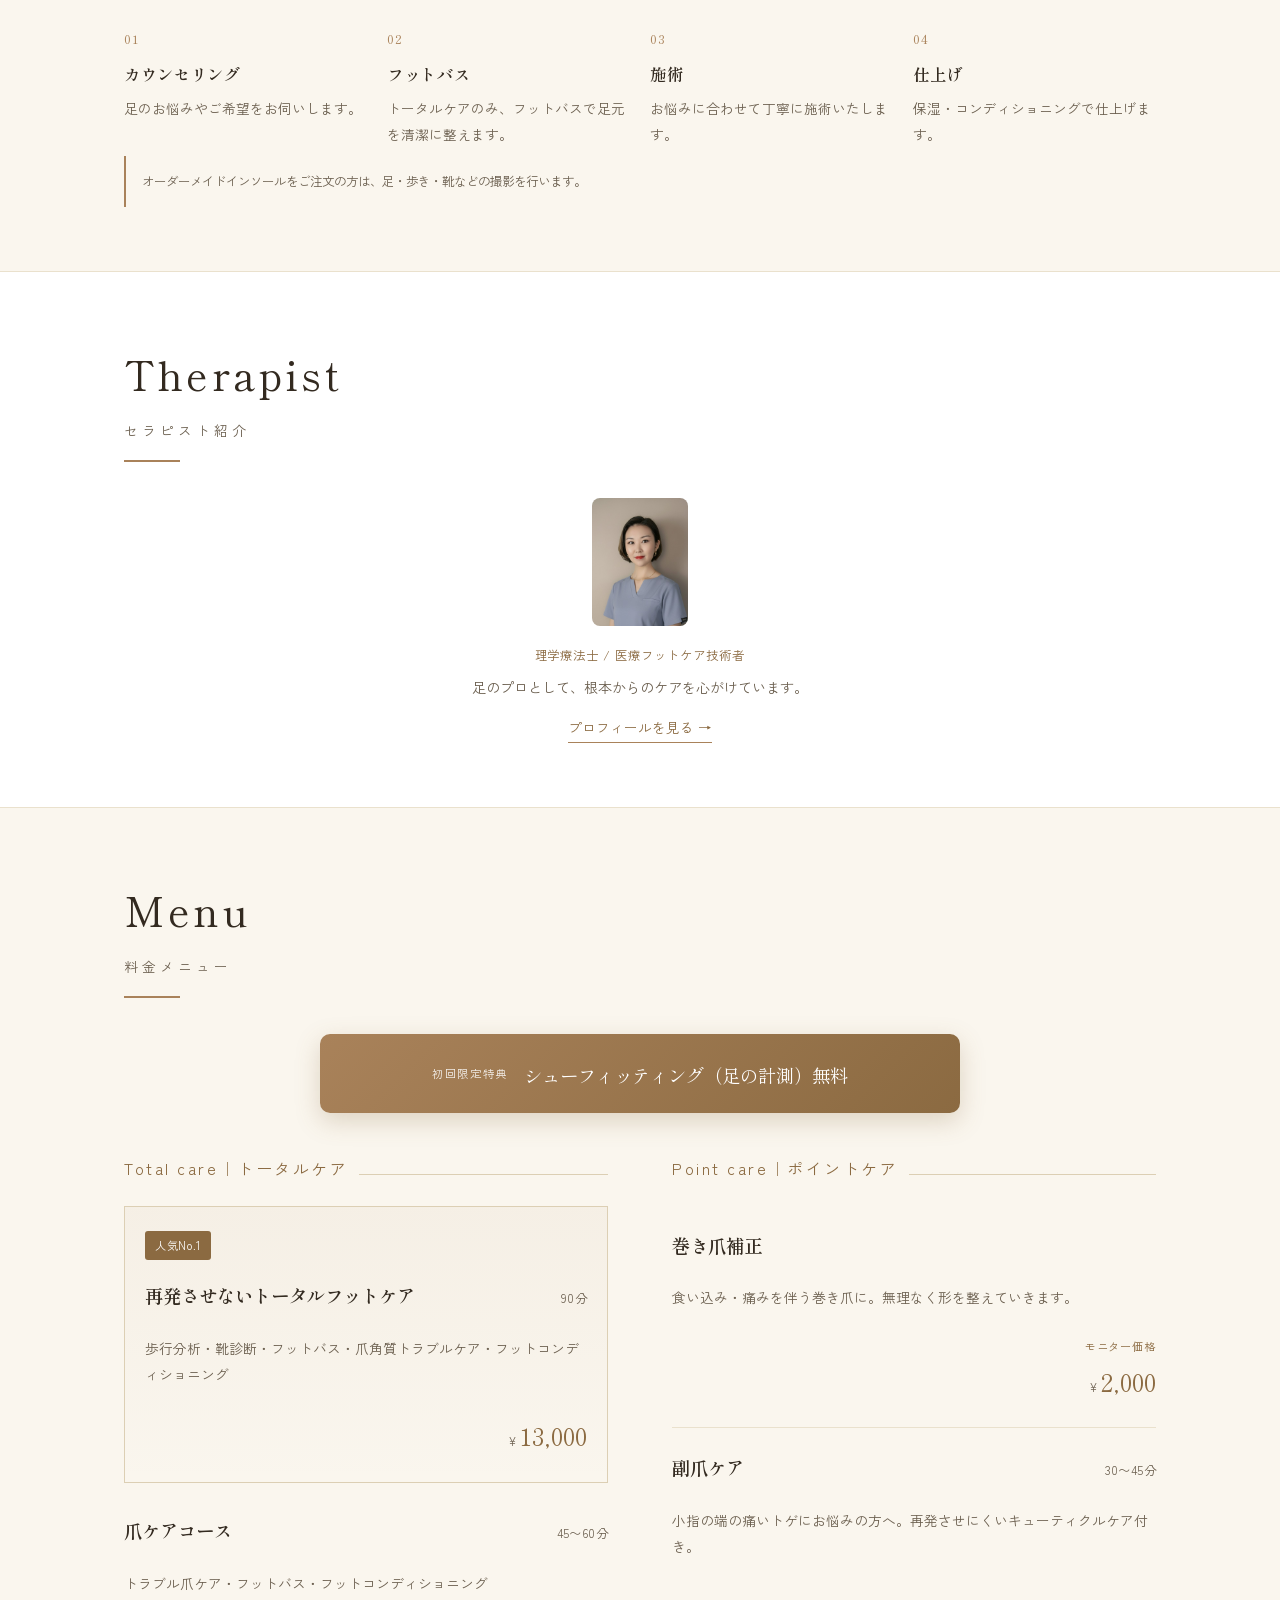
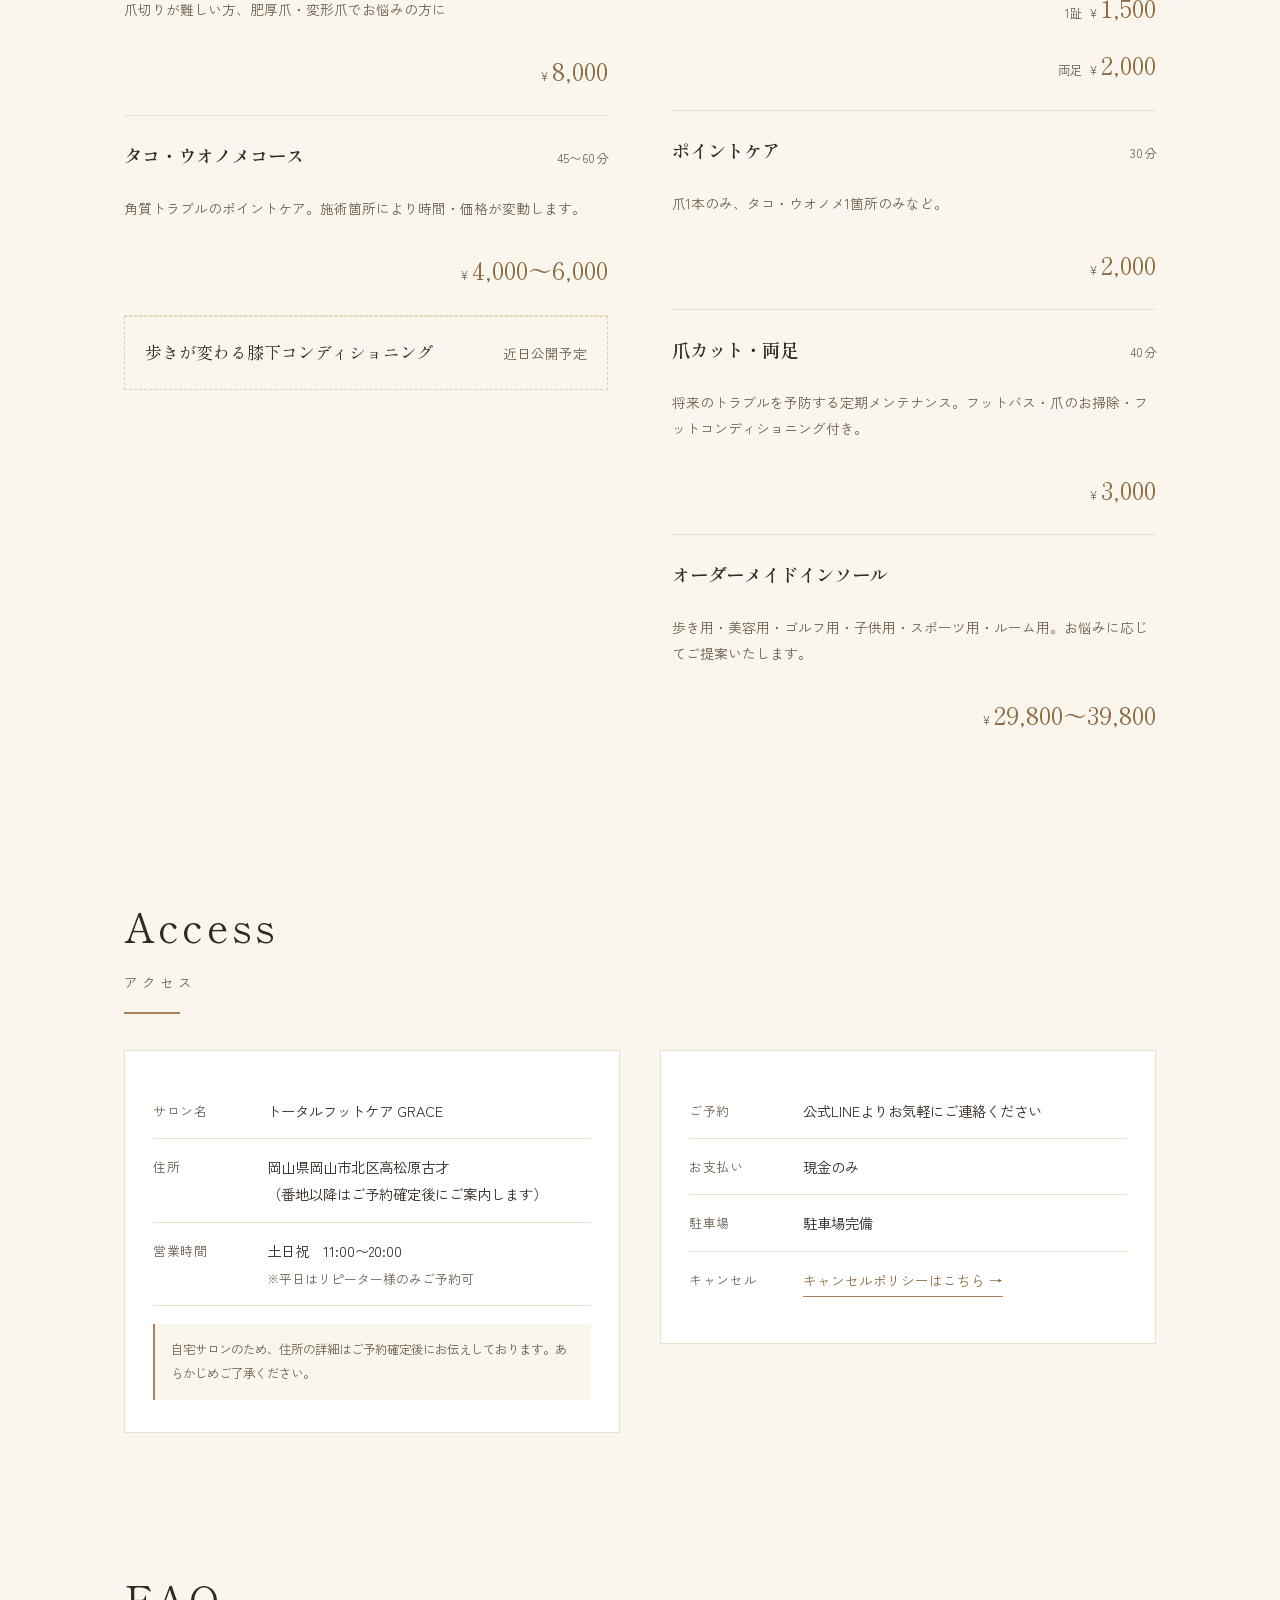
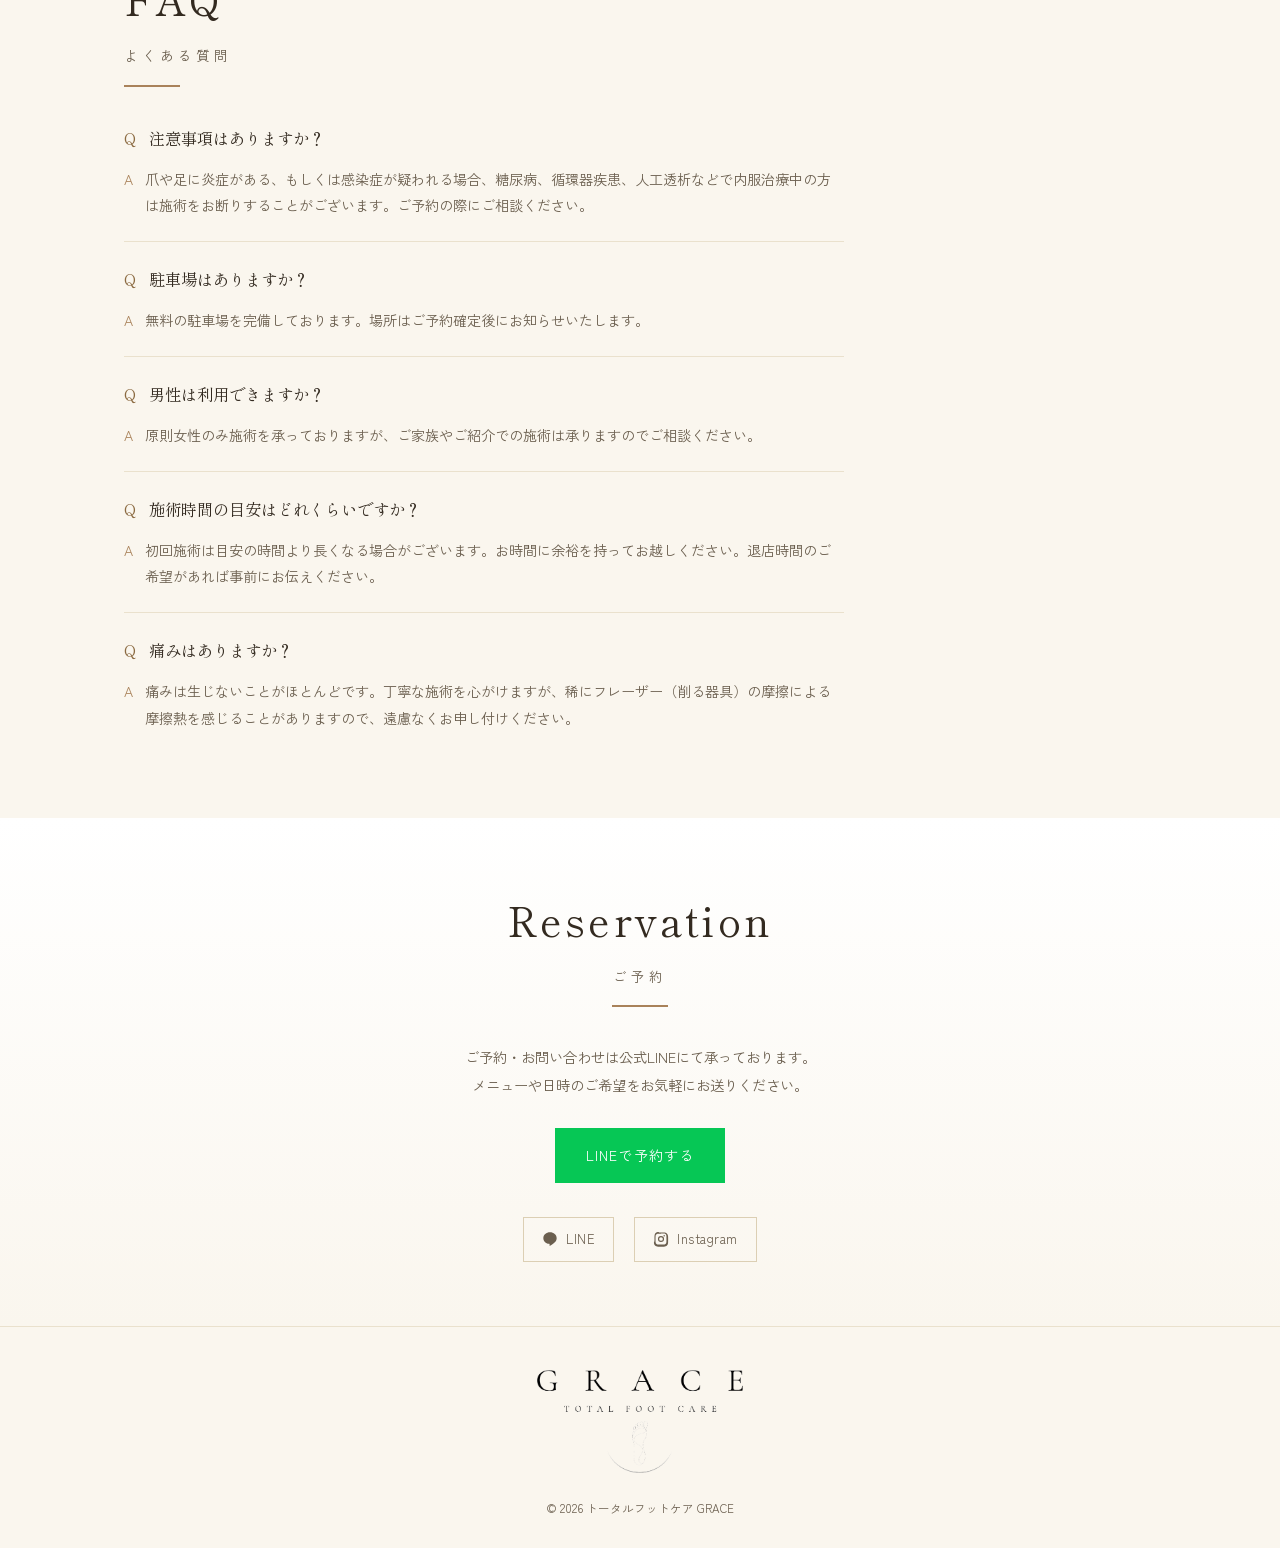
==== commit 3c31c987: "Add files via upload" ====
--- a/index.html
+++ b/index.html
@@ -90,20 +90,6 @@
   </div>
 </section>
 
-<section id="offer" style="padding:0 0 56px;">
-  <div class="wrap">
-    <div class="offer-banner">
-      <div class="offer-icon">
-        <svg viewBox="0 0 24 24"><path d="M12 2c-4 0-6 3-6 6 0 2.5 1.4 3.8 2.2 4.9.6.8 1 1.4 1 2.1v1h5.6v-1c0-.7.4-1.3 1-2.1C16.6 11.8 18 10.5 18 8c0-3-2-6-6-6zm2.6 17H9.4v1a1 1 0 0 0 1 1h5.2a1 1 0 0 0 1-1v-1zM12 4c1.7 0 2.9.6 3.7 1.6-1 0-1.9.5-2.4 1.3-.5-.8-1.4-1.3-2.4-1.3-.3 0-.6 0-.9.1C10.6 4.6 11.2 4 12 4z"/></svg>
-      </div>
-      <div>
-        <div class="offer-label">初回限定特典</div>
-        <div class="offer-text">シューフィッティング（足の計測）無料</div>
-      </div>
-    </div>
-  </div>
-</section>
-
 <section id="flow">
   <div class="wrap">
     <div class="section-head">
@@ -163,6 +149,11 @@
       <div class="en">Menu</div>
       <div class="jp">料金メニュー</div>
       <div class="section-divider"></div>
+    </div>
+
+    <div class="offer-banner">
+      <div class="offer-label">初回限定特典</div>
+      <div class="offer-text">シューフィッティング（足の計測）無料</div>
     </div>
 
     <div class="menu-groups">
--- a/style.css
+++ b/style.css
@@ -427,33 +427,18 @@
   /* ---------- Intro offer ---------- */
   .offer-banner{
     max-width:640px;
-    margin:0 auto;
+    margin:0 auto 40px;
     display:flex;
     flex-wrap:wrap;
     align-items:center;
     justify-content:center;
     gap:16px;
-    text-align:left;
+    text-align:center;
     background:linear-gradient(135deg, var(--gold) 0%, var(--gold-deep) 100%);
     color:#fff;
     border-radius:10px;
-    padding:22px 28px;
+    padding:20px 28px;
     box-shadow:0 8px 24px rgba(139,106,65,0.25);
-  }
-  .offer-banner .offer-icon{
-    width:44px;
-    height:44px;
-    flex-shrink:0;
-    display:flex;
-    align-items:center;
-    justify-content:center;
-    background:rgba(255,255,255,0.22);
-    border-radius:50%;
-  }
-  .offer-banner .offer-icon svg{
-    width:24px;
-    height:24px;
-    fill:#fff;
   }
   .offer-banner .offer-label{
     font-size:0.7rem;
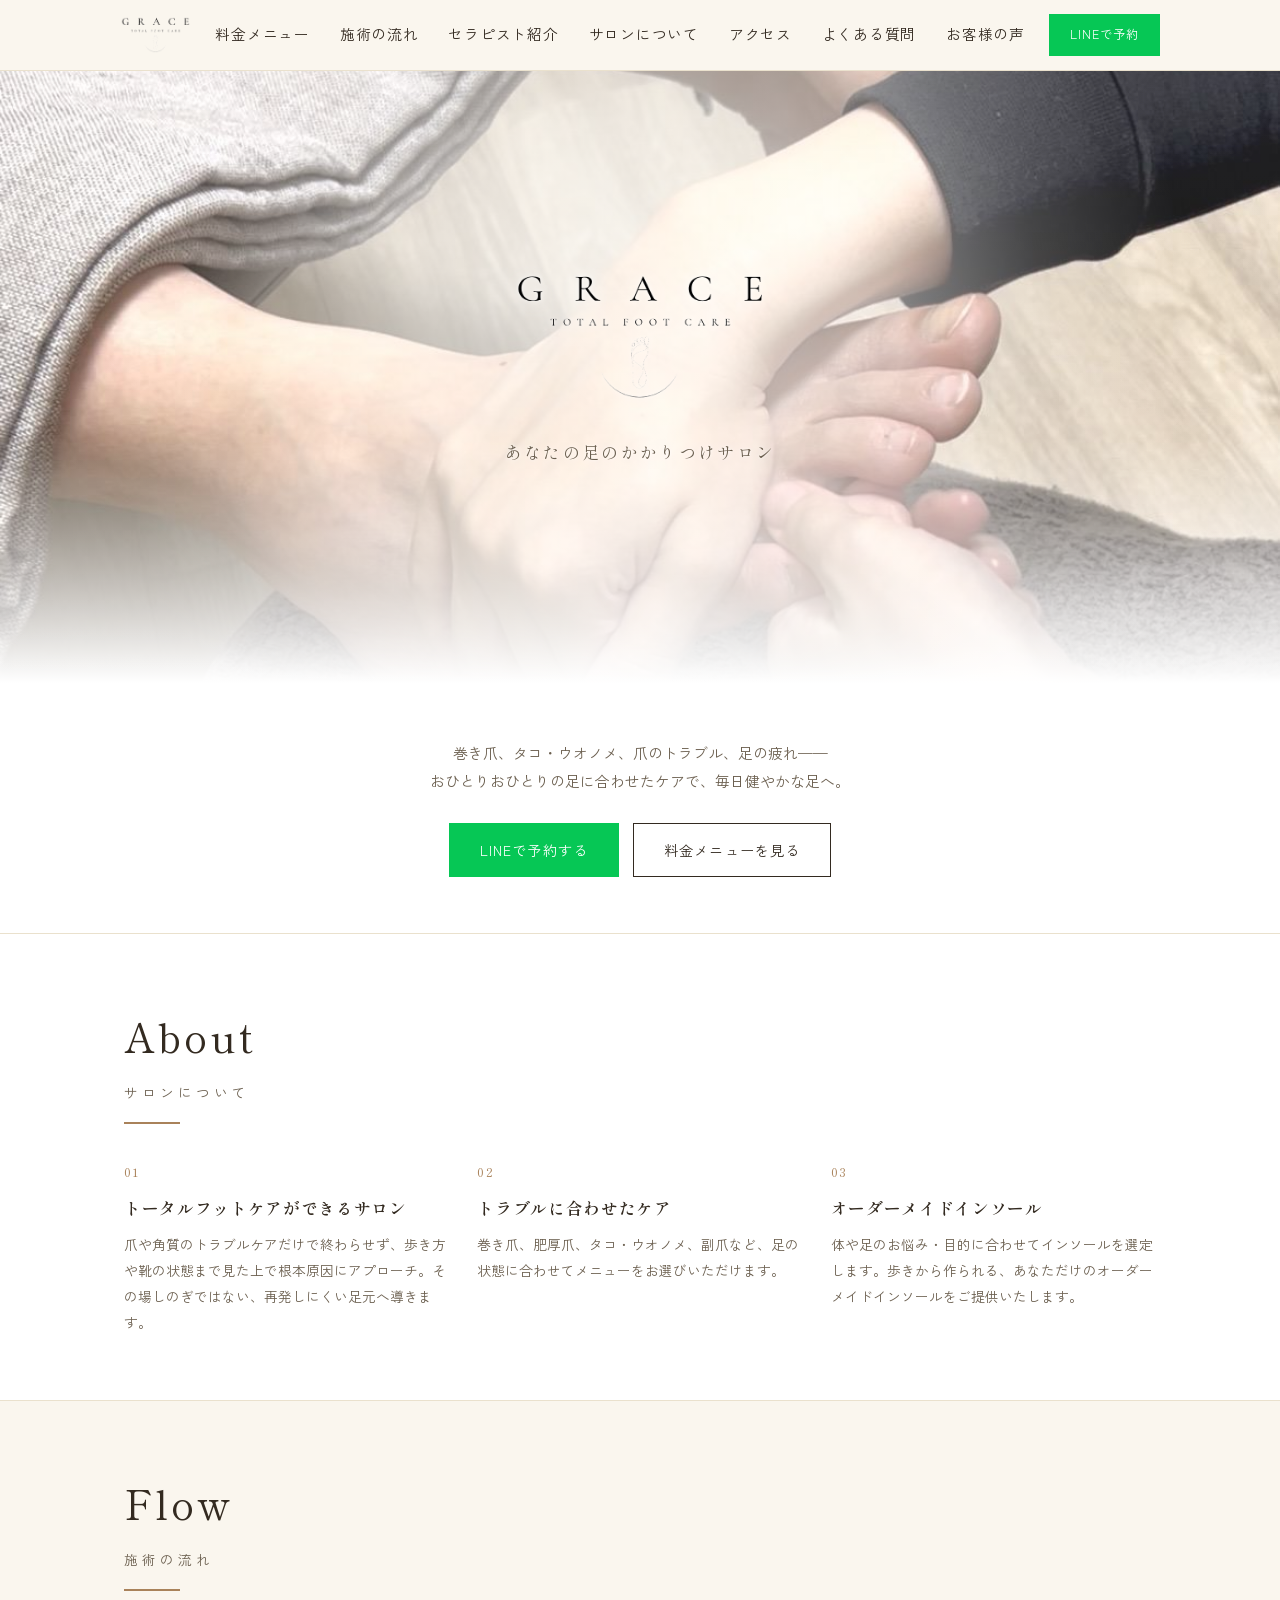
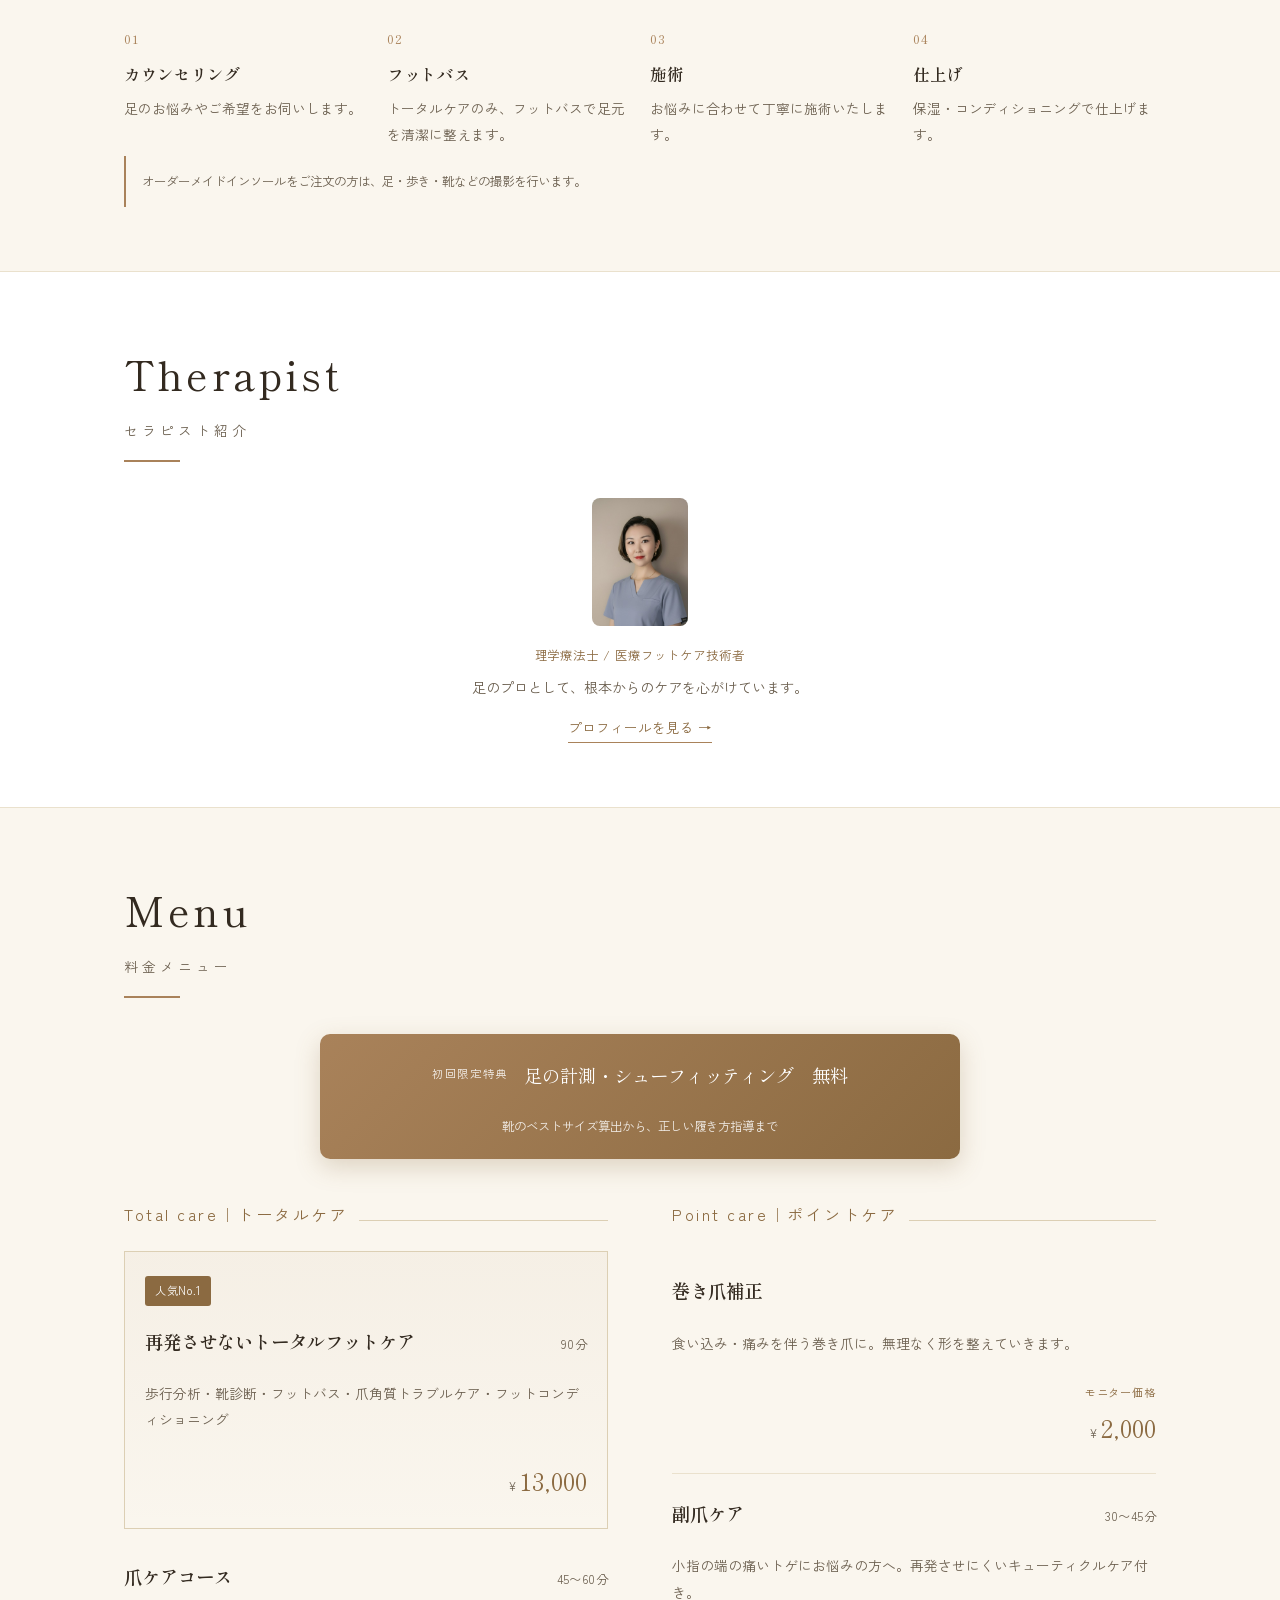
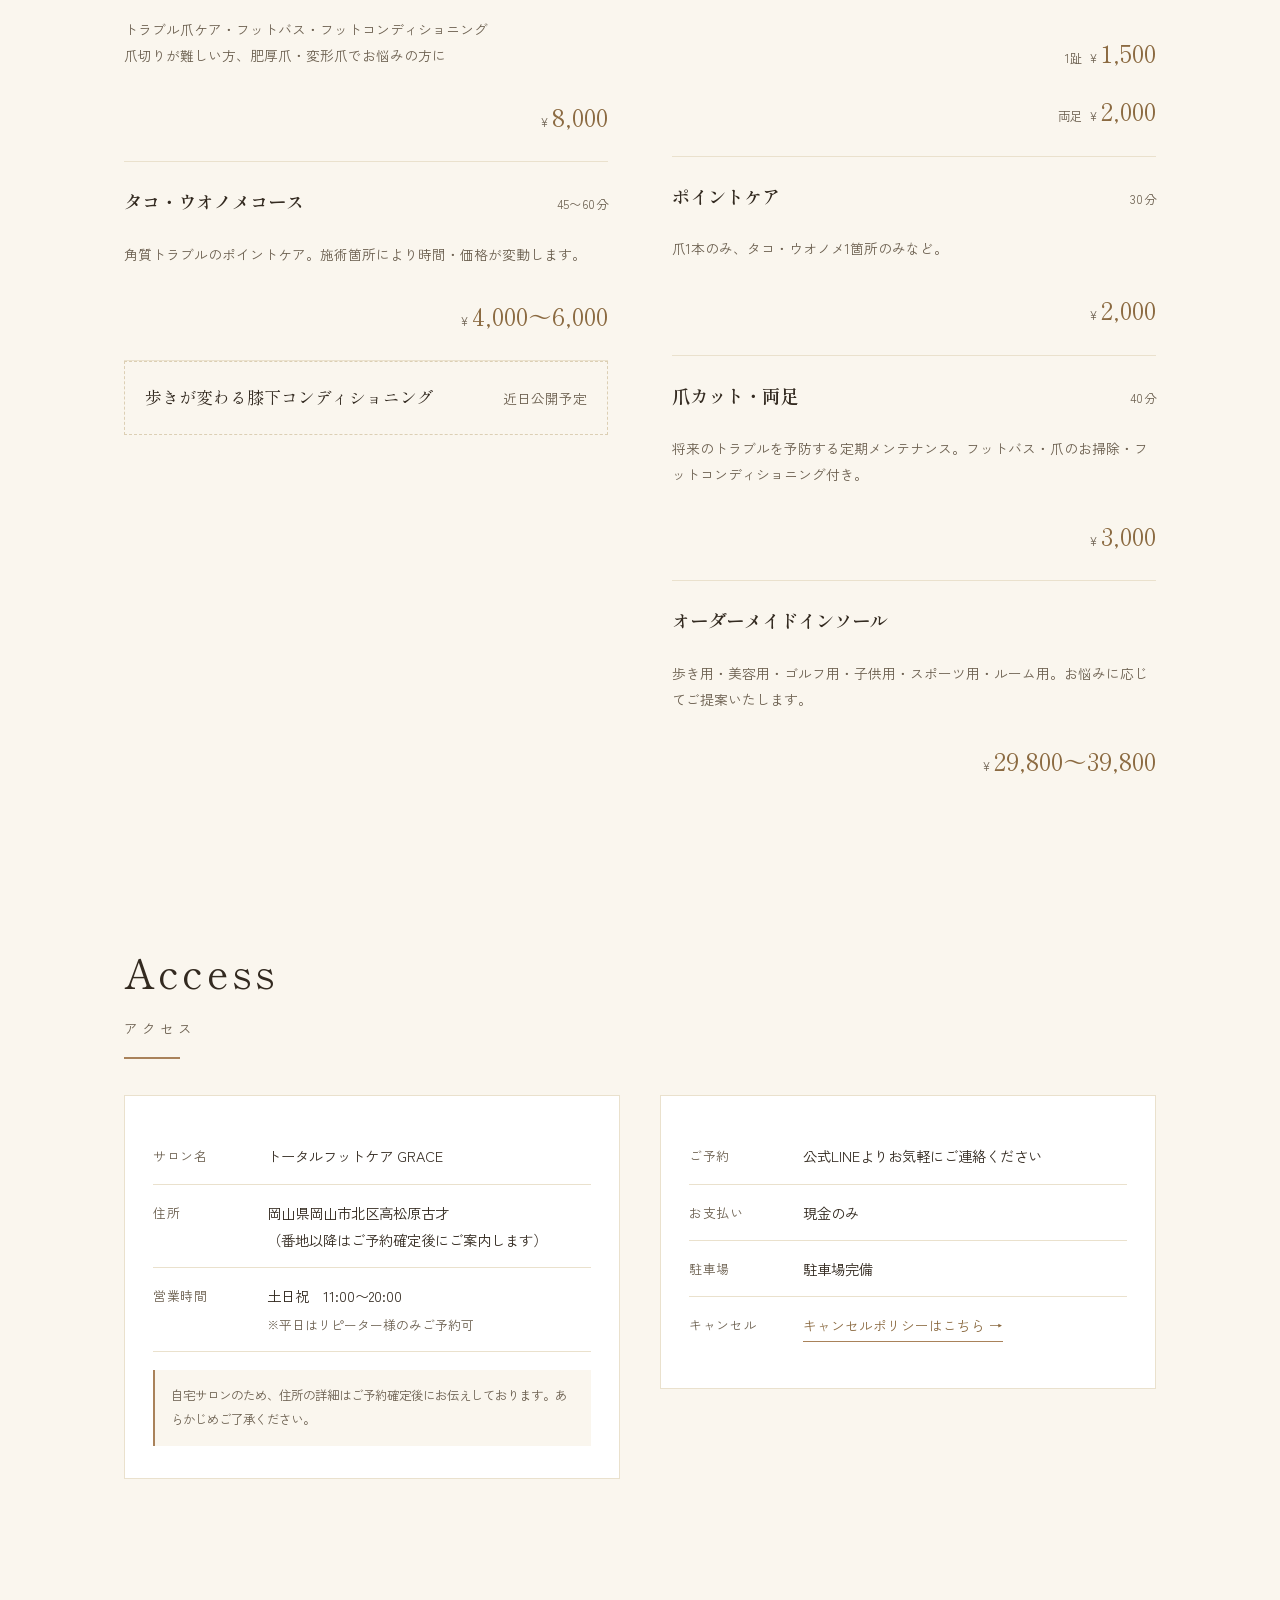
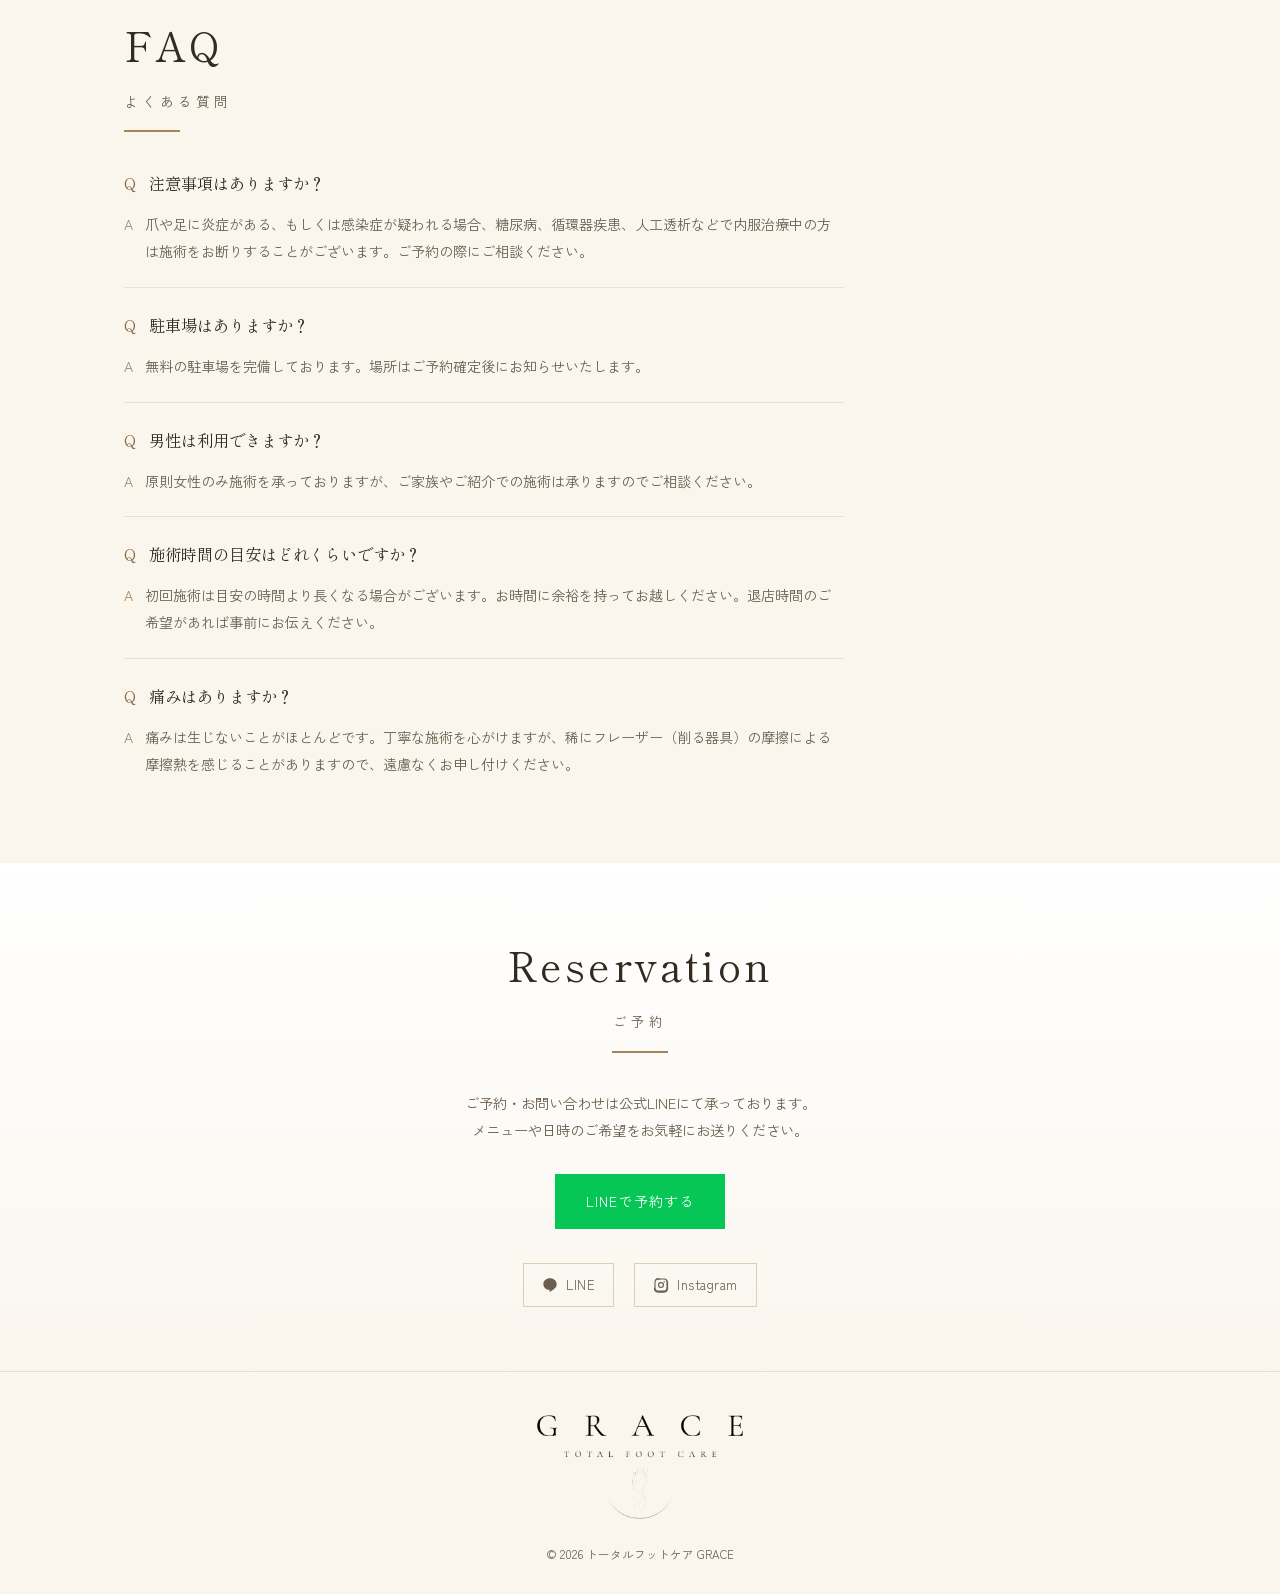
==== commit c064f37c: "Add files via upload" ====
--- a/index.html
+++ b/index.html
@@ -153,7 +153,8 @@
 
     <div class="offer-banner">
       <div class="offer-label">初回限定特典</div>
-      <div class="offer-text">シューフィッティング（足の計測）無料</div>
+      <div class="offer-text">足の計測・シューフィッティング　無料</div>
+      <div class="offer-sub">靴のベストサイズ算出から、正しい履き方指導まで</div>
     </div>
 
     <div class="menu-groups">
--- a/style.css
+++ b/style.css
@@ -450,6 +450,11 @@
     font-size:1.15rem;
     color:#fff;
     margin-top:4px;
+  }
+  .offer-banner .offer-sub{
+    font-size:0.78rem;
+    color:rgba(255,255,255,0.85);
+    margin-top:6px;
   }
 
   /* ---------- Process (flow) ---------- */
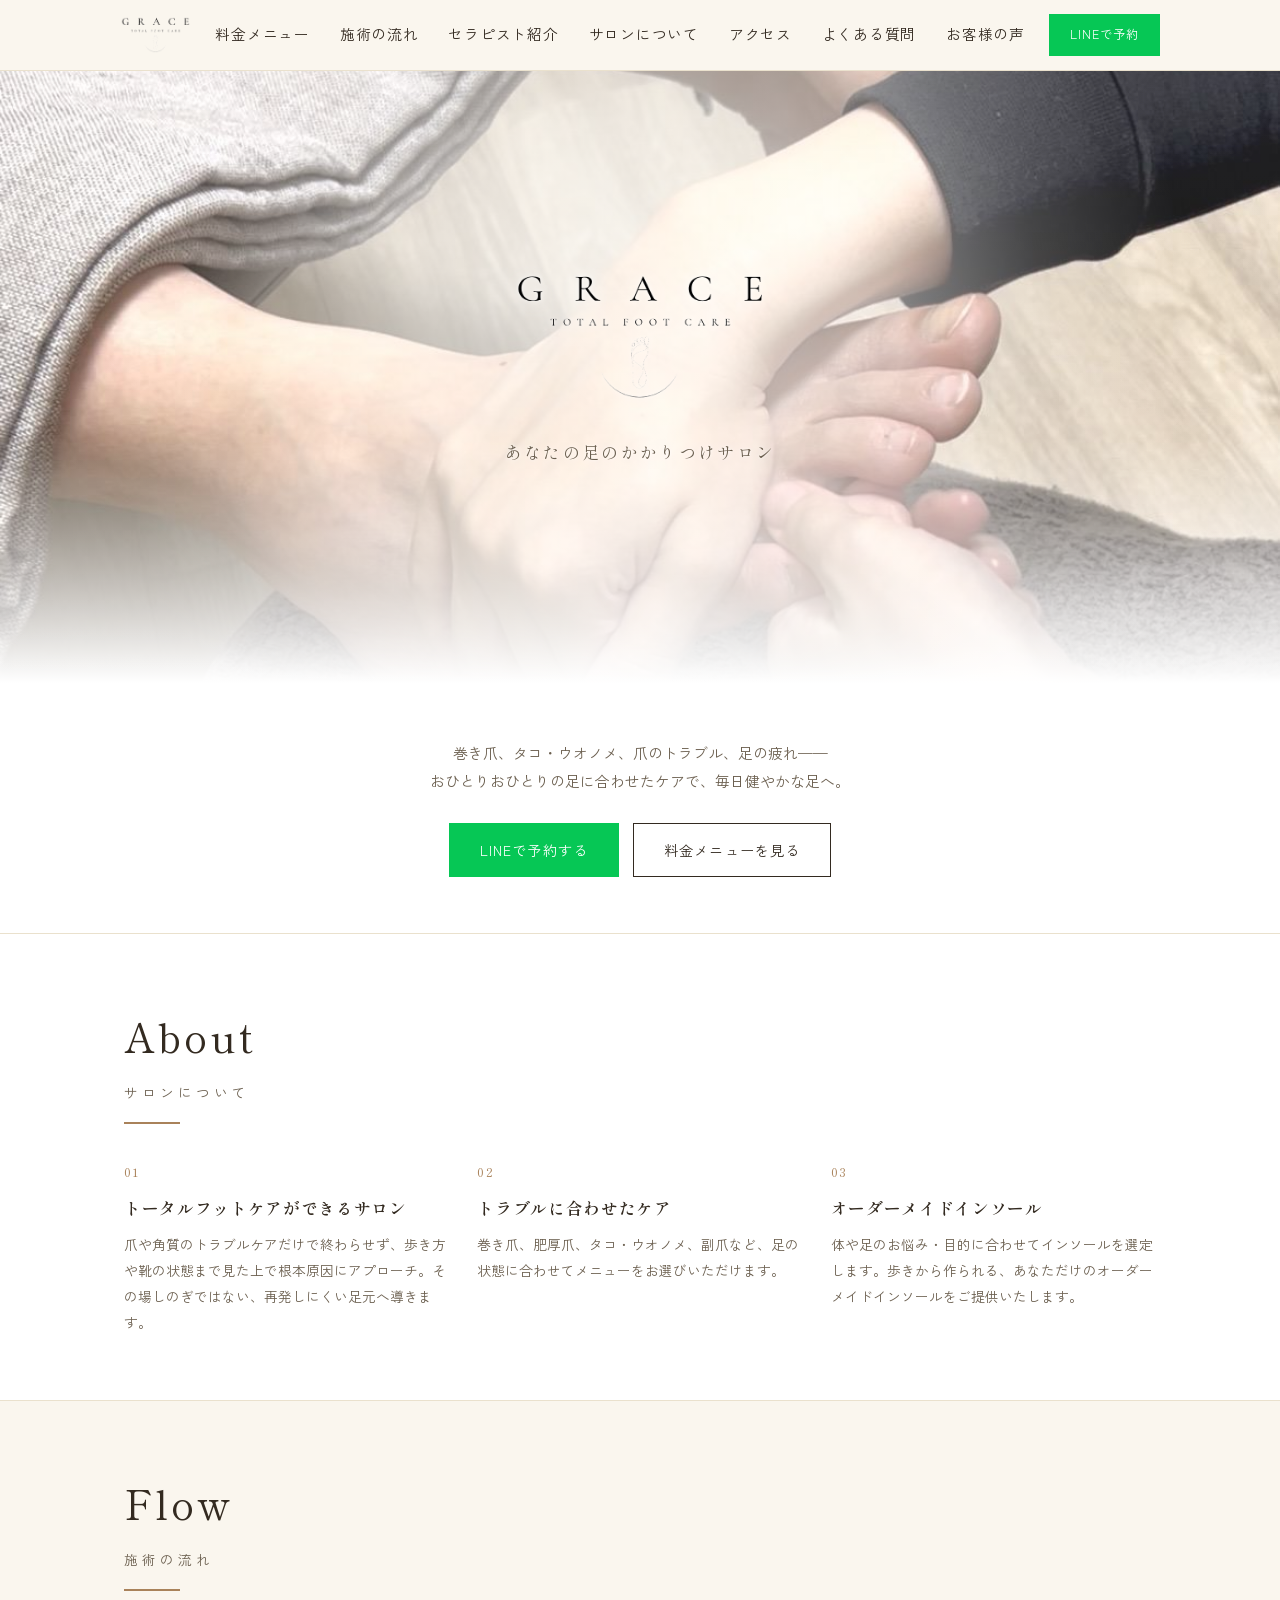
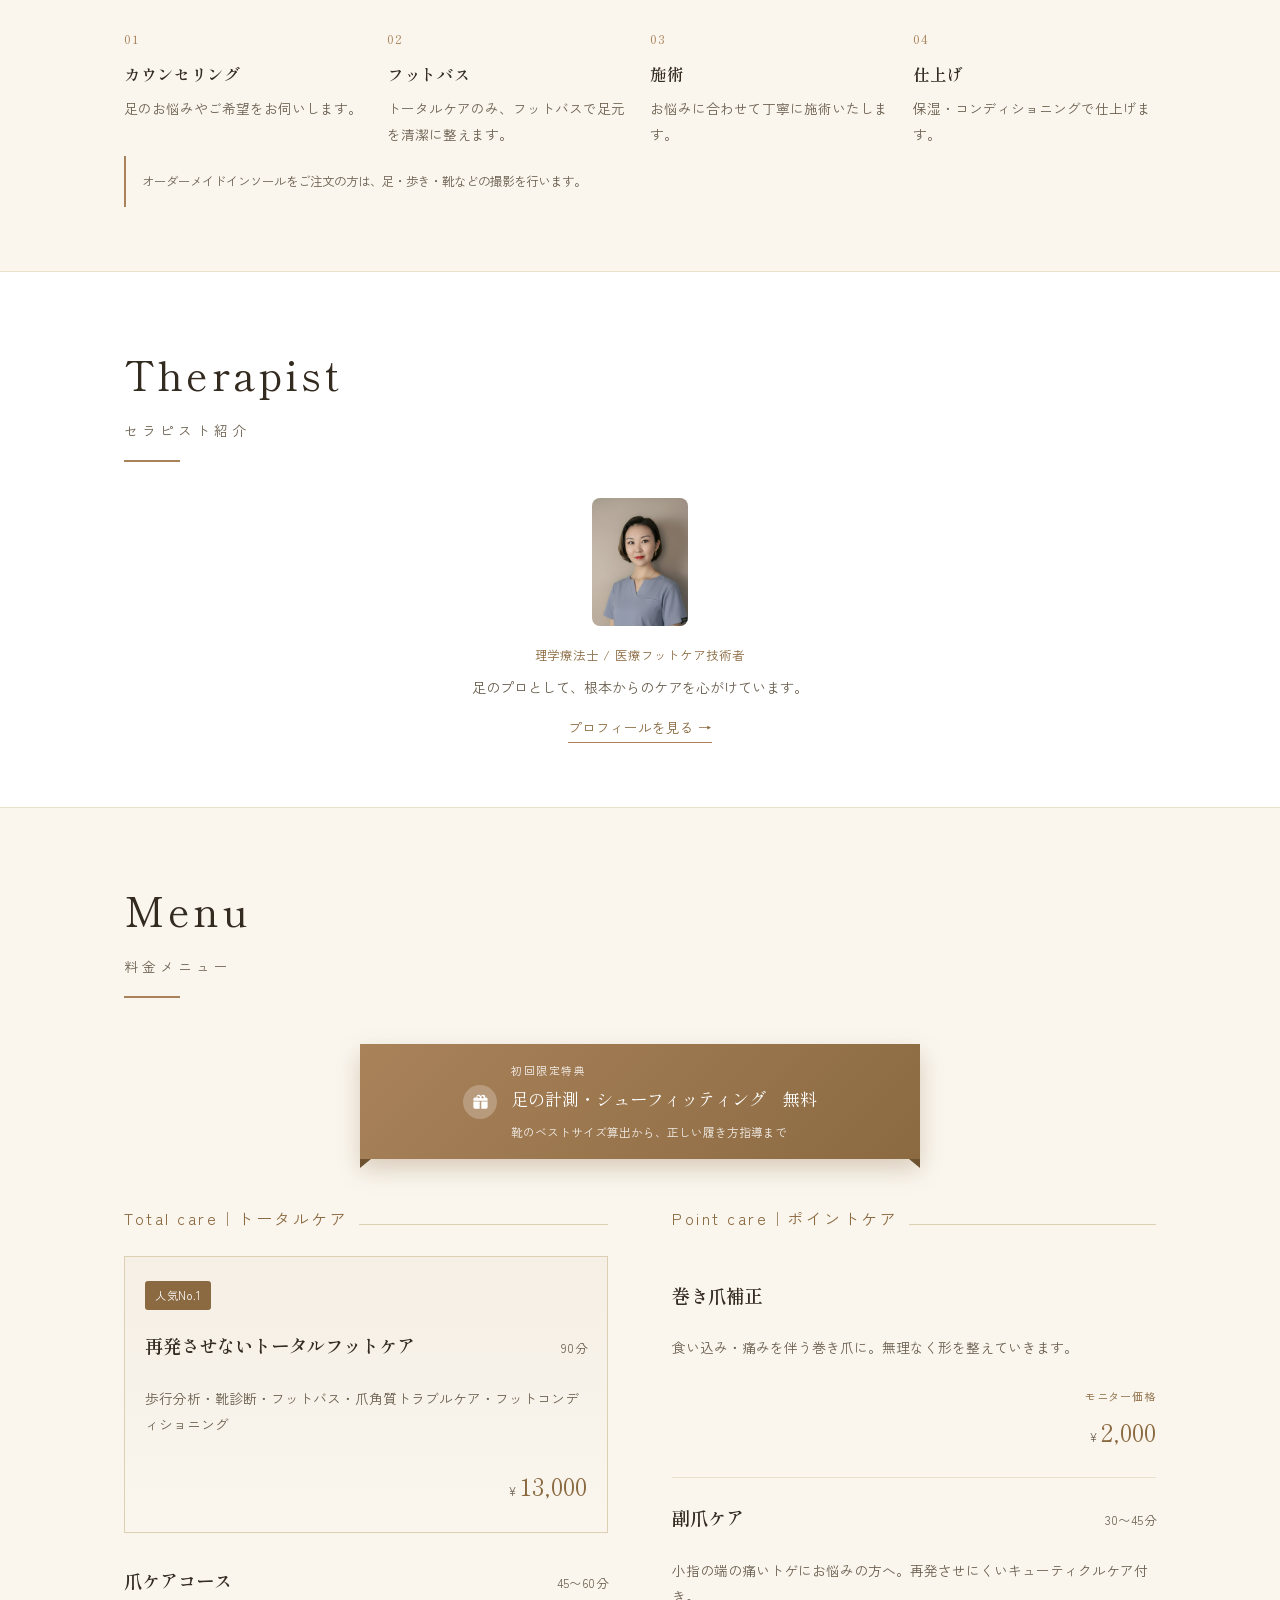
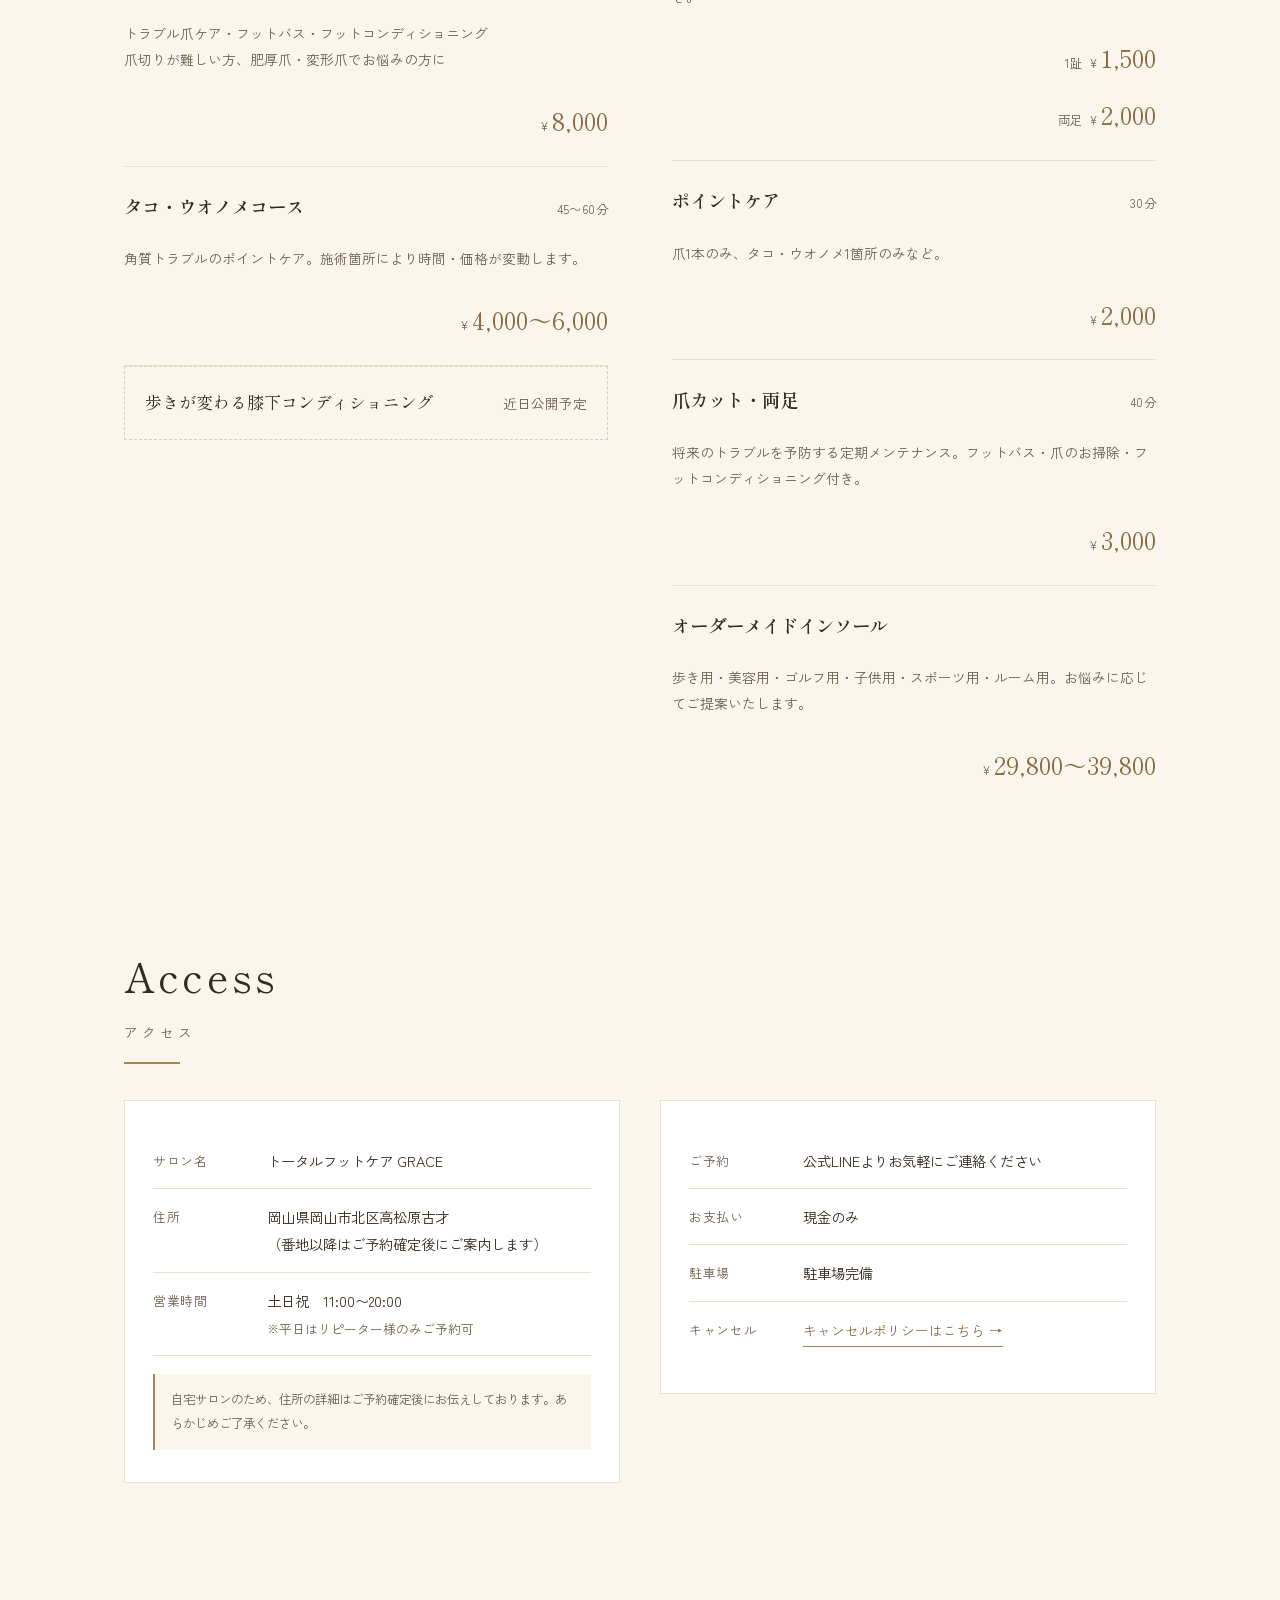
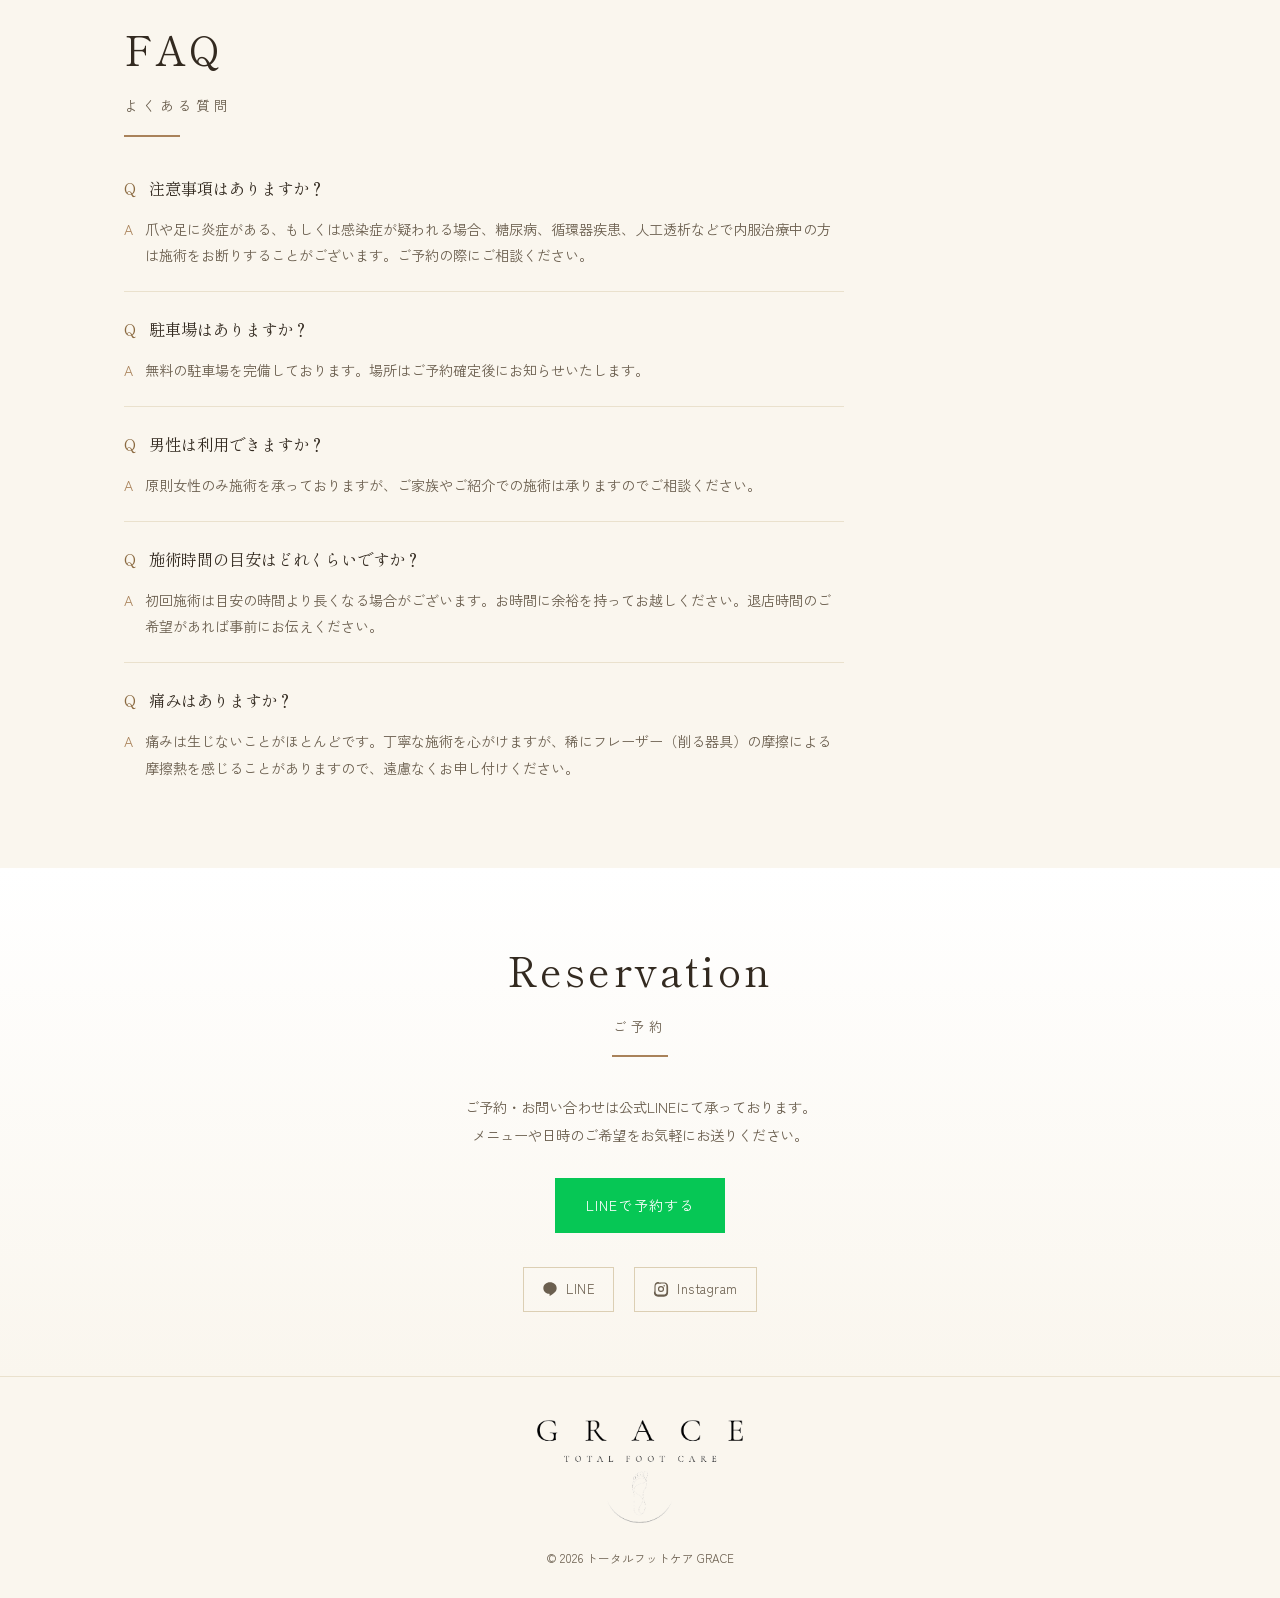
==== commit 8f3f4dec: "Add files via upload" ====
--- a/index.html
+++ b/index.html
@@ -151,10 +151,17 @@
       <div class="section-divider"></div>
     </div>
 
-    <div class="offer-banner">
-      <div class="offer-label">初回限定特典</div>
-      <div class="offer-text">足の計測・シューフィッティング　無料</div>
-      <div class="offer-sub">靴のベストサイズ算出から、正しい履き方指導まで</div>
+    <div class="offer-wrap">
+      <div class="offer-ribbon">
+        <div class="offer-icon">
+          <svg viewBox="0 0 24 24"><path d="M20 7h-2.18c.11-.31.18-.65.18-1a2.5 2.5 0 0 0-2.5-2.5c-1.32 0-2.4.85-3 1.72C11.9 4.35 10.82 3.5 9.5 3.5A2.5 2.5 0 0 0 7 6c0 .35.07.69.18 1H5a2 2 0 0 0-2 2v2h18V9a2 2 0 0 0-2-2zM9.5 5.5c.83 0 1.5.67 1.5 1.5v.5H9.5c-.83 0-1.5-.67-1.5-1.5S8.67 5.5 9.5 5.5zm5 2H13V7c0-.83.67-1.5 1.5-1.5S16 6.17 16 7s-.67 1.5-1.5 1.5zM3 12v7a2 2 0 0 0 2 2h6v-9H3zm10 9h6a2 2 0 0 0 2-2v-7h-8v9z"/></svg>
+        </div>
+        <div>
+          <div class="offer-label">初回限定特典</div>
+          <div class="offer-text">足の計測・シューフィッティング　無料</div>
+          <div class="offer-sub">靴のベストサイズ算出から、正しい履き方指導まで</div>
+        </div>
+      </div>
     </div>
 
     <div class="menu-groups">
--- a/style.css
+++ b/style.css
@@ -424,37 +424,78 @@
     margin:0;
   }
 
-  /* ---------- Intro offer ---------- */
-  .offer-banner{
-    max-width:640px;
-    margin:0 auto 40px;
-    display:flex;
+  /* ---------- Intro offer (ribbon) ---------- */
+  .offer-wrap{
+    display:flex;
+    justify-content:center;
+    margin:0 0 44px;
+    padding-top:10px;
+  }
+  .offer-ribbon{
+    position:relative;
+    display:inline-flex;
     flex-wrap:wrap;
     align-items:center;
     justify-content:center;
-    gap:16px;
-    text-align:center;
+    text-align:left;
+    gap:14px;
+    max-width:560px;
+    width:100%;
+    box-sizing:border-box;
+    padding:16px 30px;
     background:linear-gradient(135deg, var(--gold) 0%, var(--gold-deep) 100%);
     color:#fff;
-    border-radius:10px;
-    padding:20px 28px;
-    box-shadow:0 8px 24px rgba(139,106,65,0.25);
-  }
-  .offer-banner .offer-label{
-    font-size:0.7rem;
+    box-shadow:0 10px 22px rgba(139,106,65,0.3);
+  }
+  .offer-ribbon::before,
+  .offer-ribbon::after{
+    content:"";
+    position:absolute;
+    bottom:-9px;
+    width:0;
+    height:0;
+    border-style:solid;
+  }
+  .offer-ribbon::before{
+    left:0;
+    border-width:9px 11px 0 0;
+    border-color:#6E5333 transparent transparent transparent;
+  }
+  .offer-ribbon::after{
+    right:0;
+    border-width:9px 0 0 11px;
+    border-color:#6E5333 transparent transparent transparent;
+  }
+  .offer-ribbon .offer-icon{
+    width:34px;
+    height:34px;
+    flex-shrink:0;
+    display:flex;
+    align-items:center;
+    justify-content:center;
+    background:rgba(255,255,255,0.24);
+    border-radius:50%;
+  }
+  .offer-ribbon .offer-icon svg{
+    width:19px;
+    height:19px;
+    fill:#fff;
+  }
+  .offer-ribbon .offer-label{
+    font-size:0.68rem;
     letter-spacing:0.14em;
     color:rgba(255,255,255,0.88);
   }
-  .offer-banner .offer-text{
-    font-family:"Shippori Mincho", serif;
-    font-size:1.15rem;
+  .offer-ribbon .offer-text{
+    font-family:"Shippori Mincho", serif;
+    font-size:1.08rem;
     color:#fff;
-    margin-top:4px;
-  }
-  .offer-banner .offer-sub{
-    font-size:0.78rem;
+    margin-top:2px;
+  }
+  .offer-ribbon .offer-sub{
+    font-size:0.74rem;
     color:rgba(255,255,255,0.85);
-    margin-top:6px;
+    margin-top:5px;
   }
 
   /* ---------- Process (flow) ---------- */
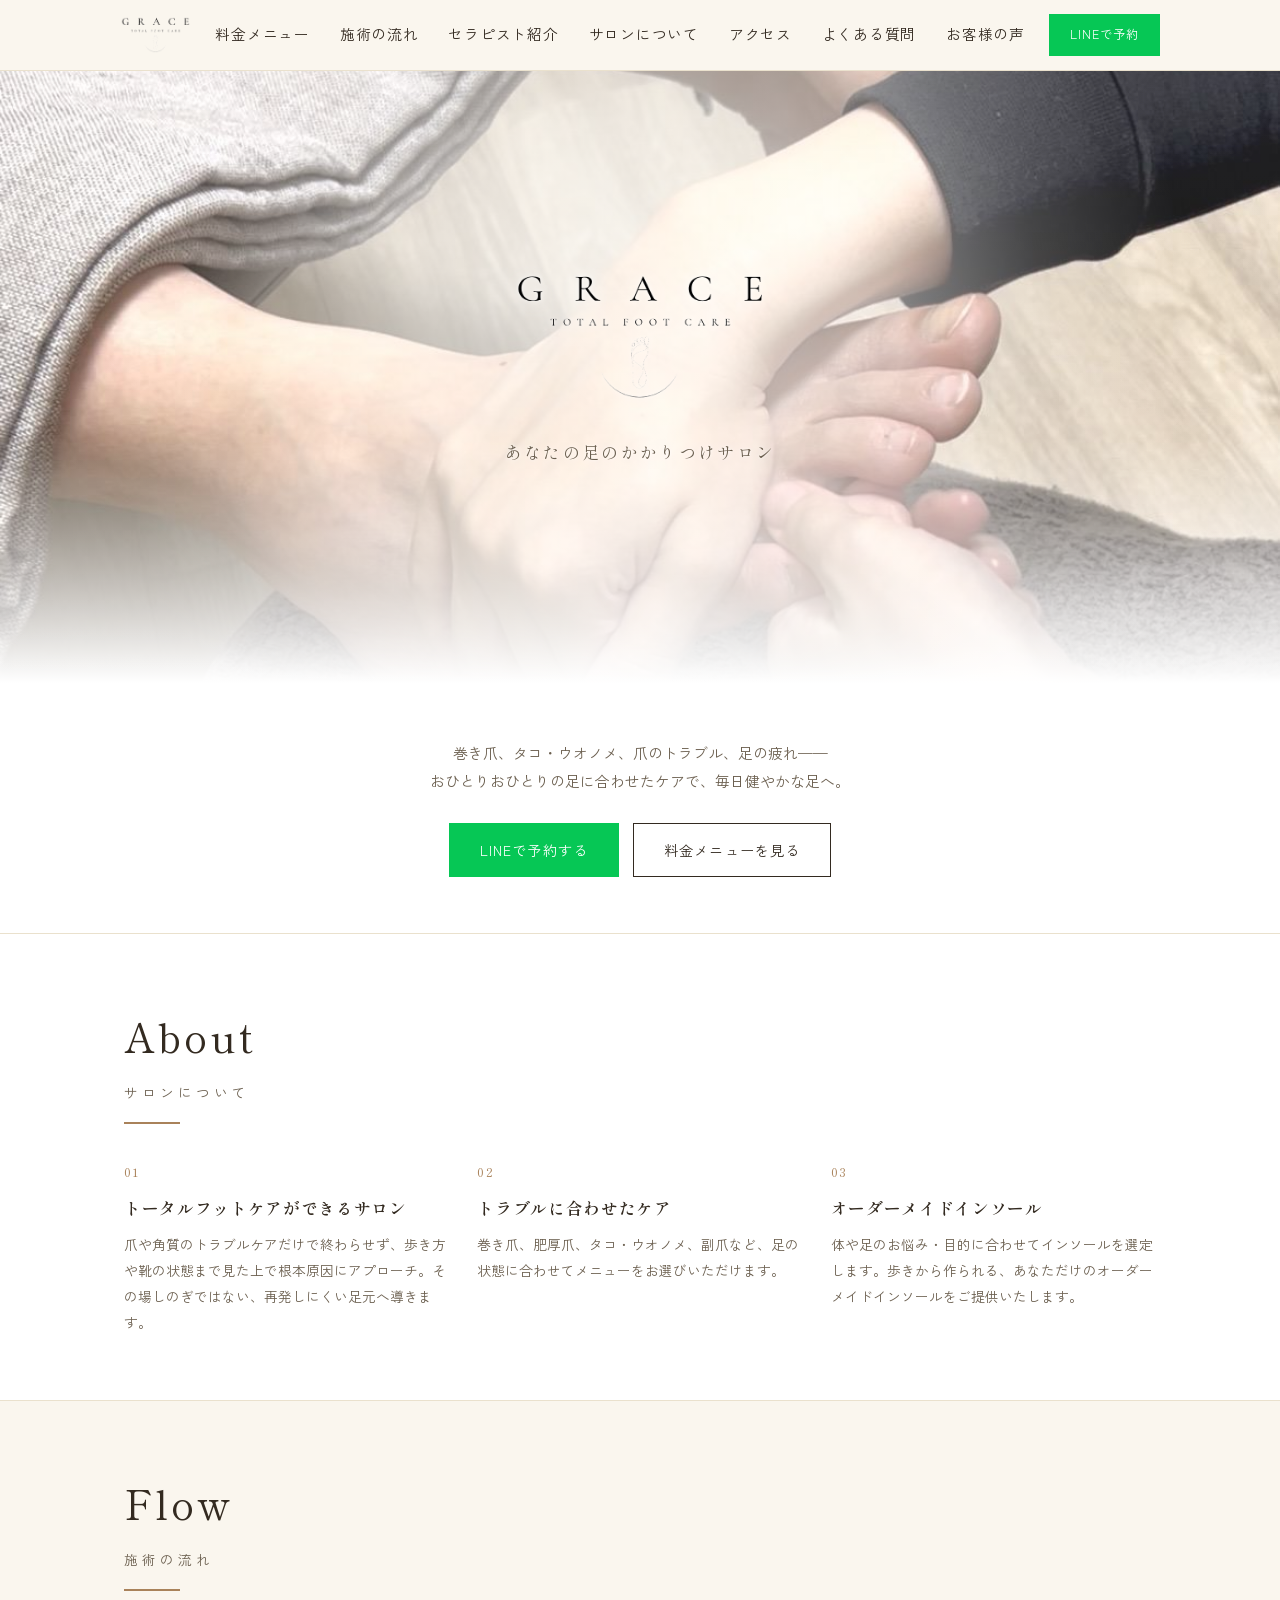
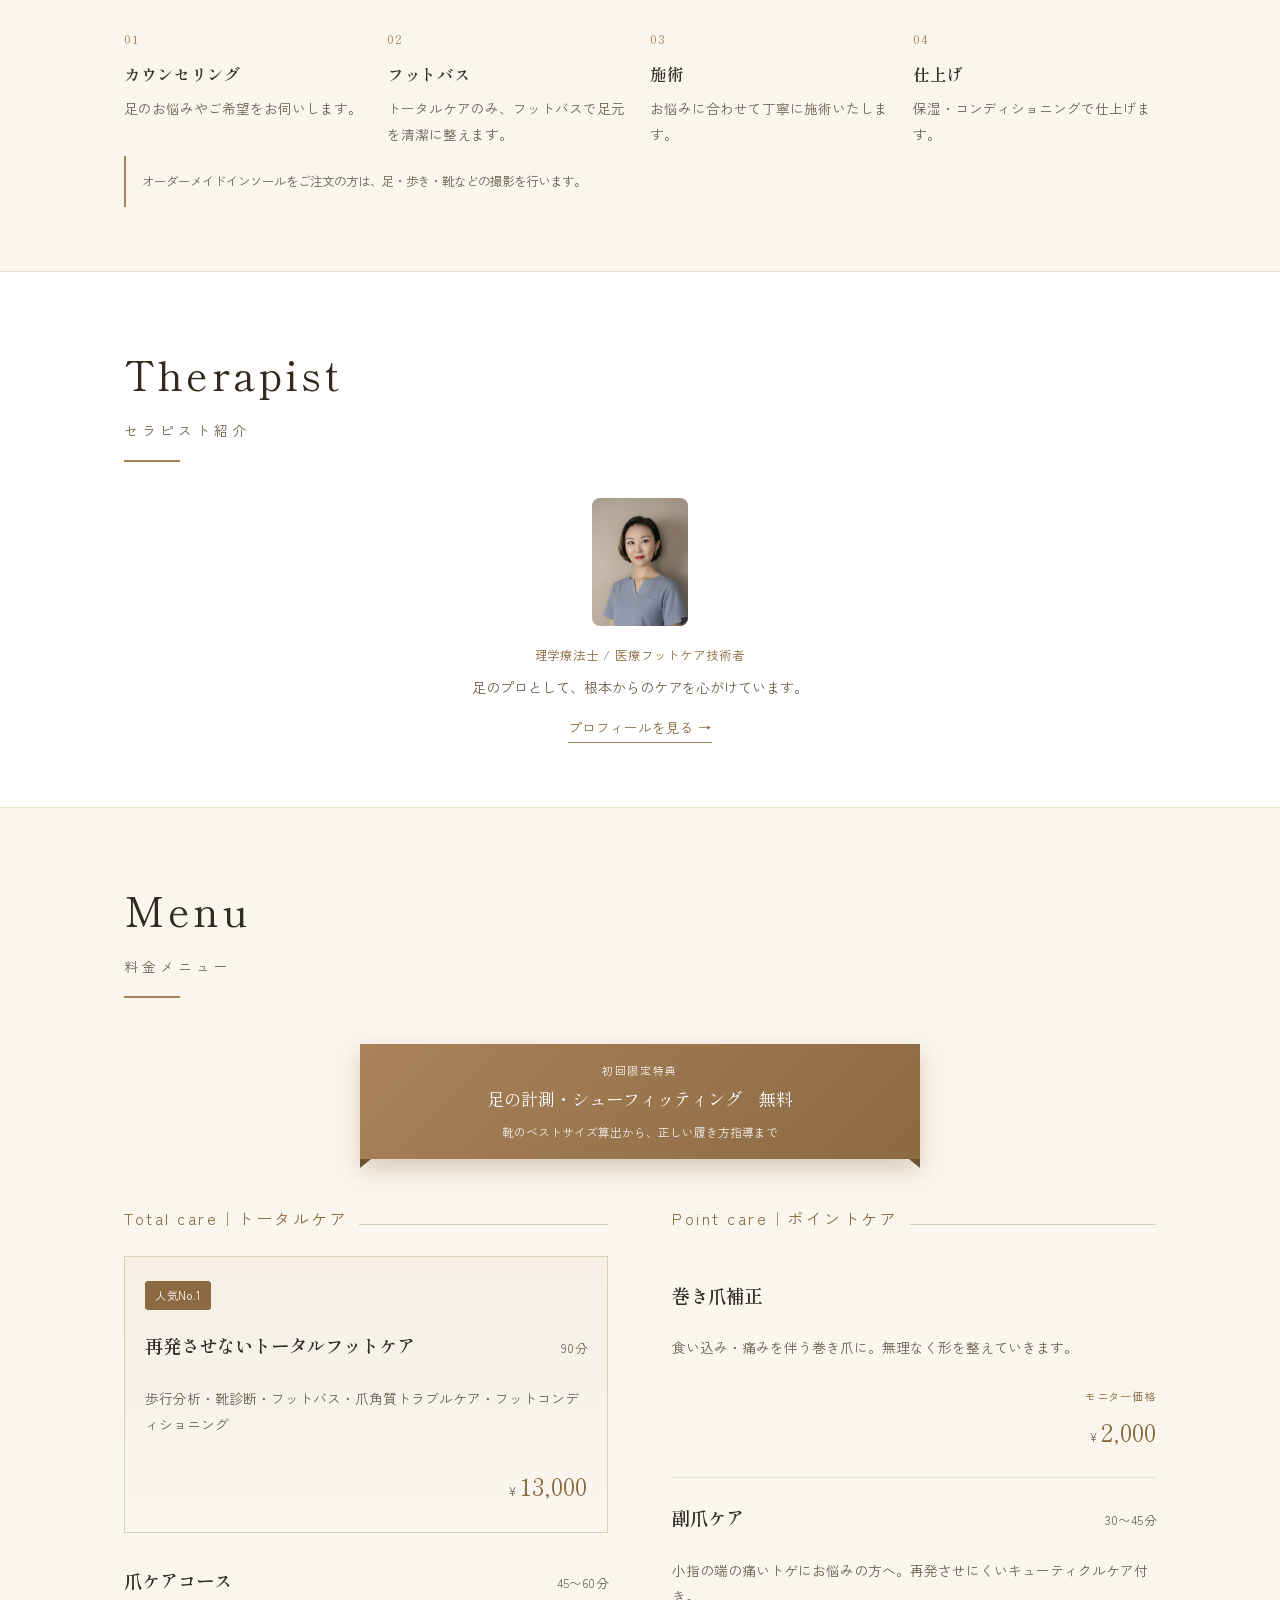
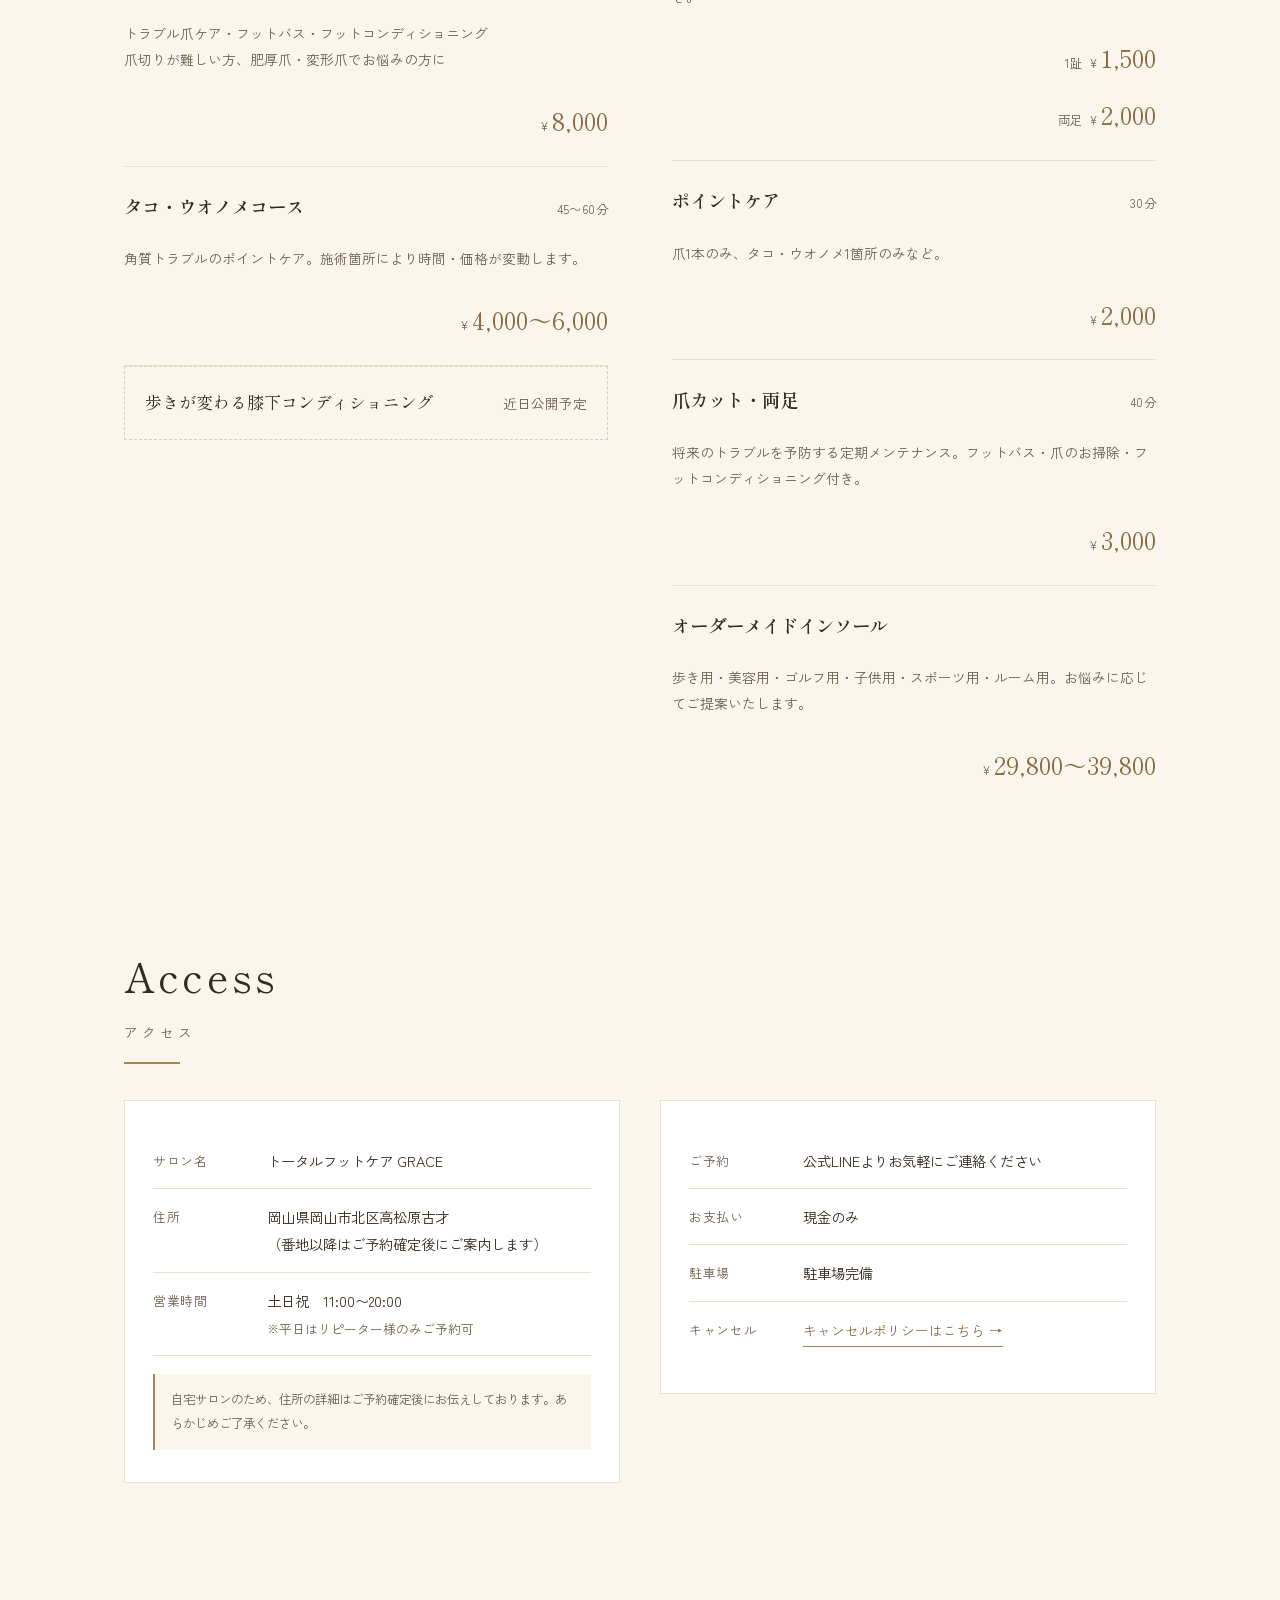
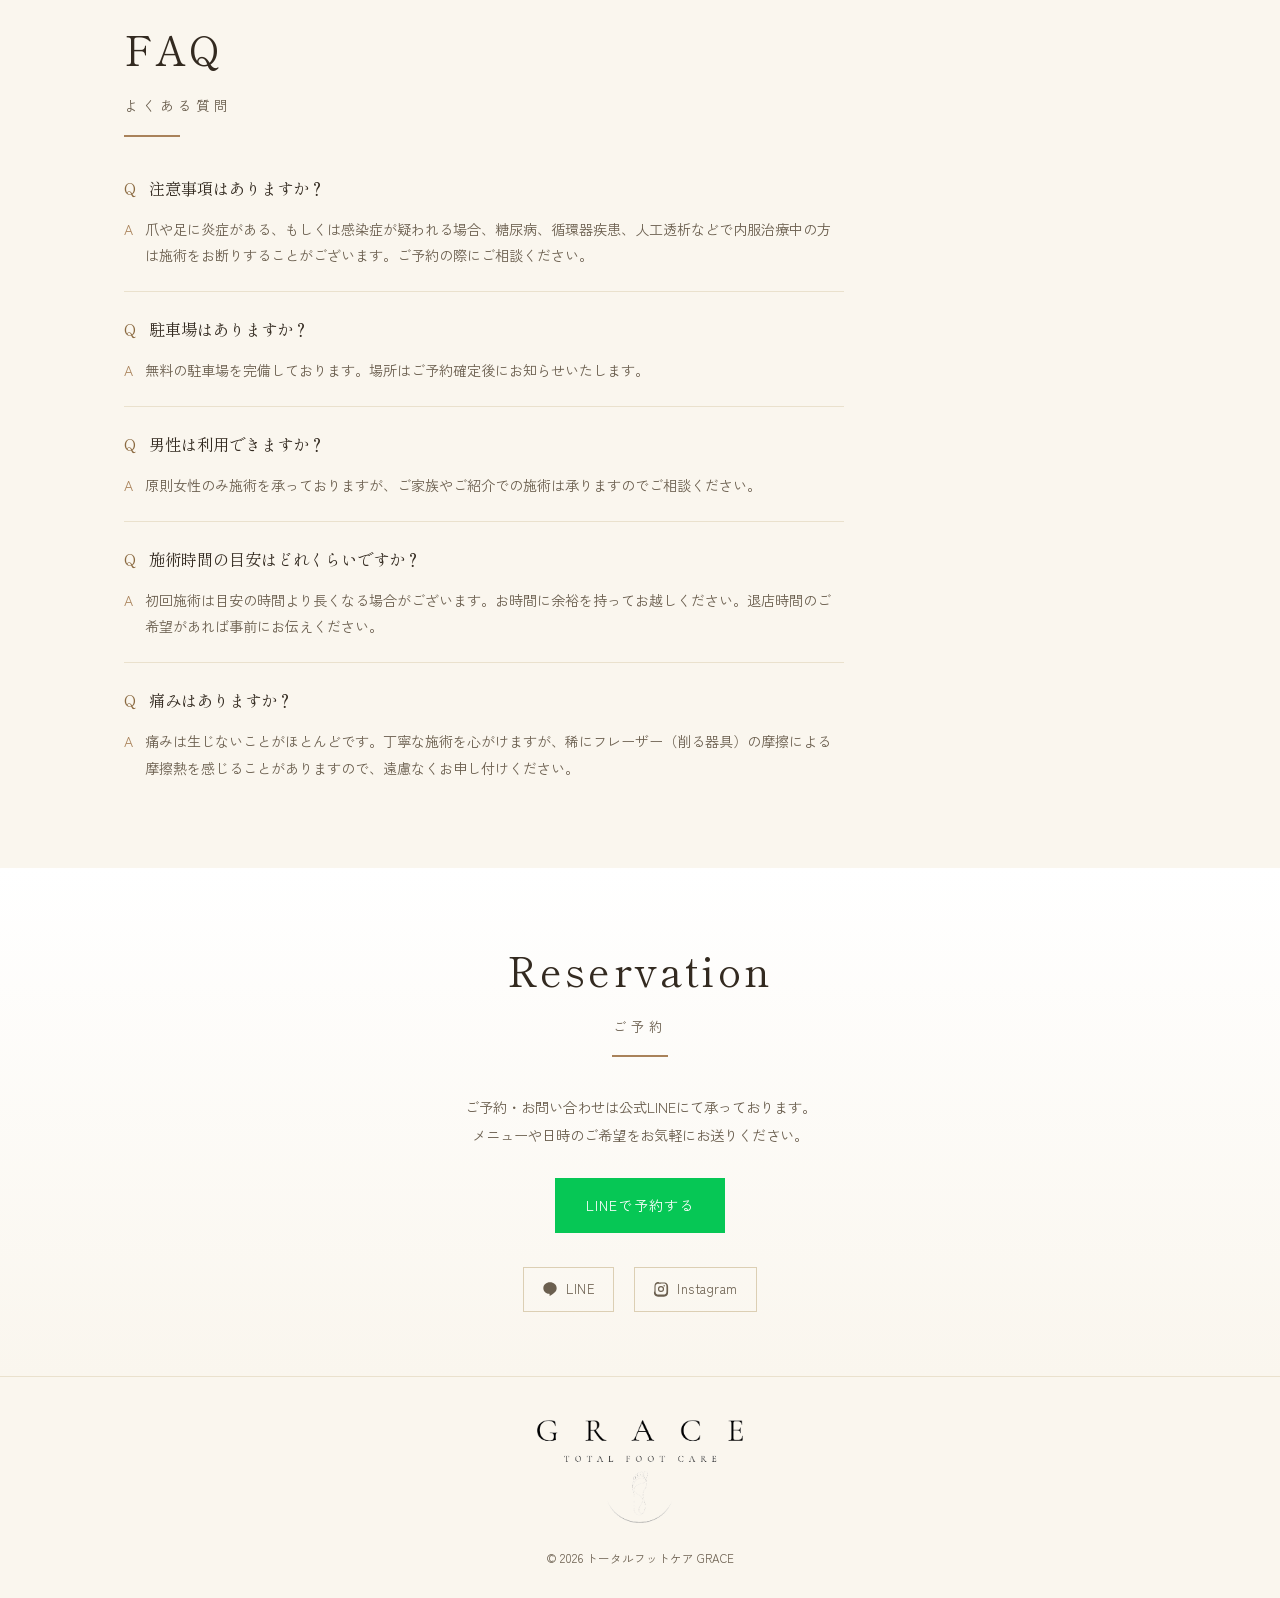
==== commit 01b8dc76: "Add files via upload" ====
--- a/index.html
+++ b/index.html
@@ -153,9 +153,6 @@
 
     <div class="offer-wrap">
       <div class="offer-ribbon">
-        <div class="offer-icon">
-          <svg viewBox="0 0 24 24"><path d="M20 7h-2.18c.11-.31.18-.65.18-1a2.5 2.5 0 0 0-2.5-2.5c-1.32 0-2.4.85-3 1.72C11.9 4.35 10.82 3.5 9.5 3.5A2.5 2.5 0 0 0 7 6c0 .35.07.69.18 1H5a2 2 0 0 0-2 2v2h18V9a2 2 0 0 0-2-2zM9.5 5.5c.83 0 1.5.67 1.5 1.5v.5H9.5c-.83 0-1.5-.67-1.5-1.5S8.67 5.5 9.5 5.5zm5 2H13V7c0-.83.67-1.5 1.5-1.5S16 6.17 16 7s-.67 1.5-1.5 1.5zM3 12v7a2 2 0 0 0 2 2h6v-9H3zm10 9h6a2 2 0 0 0 2-2v-7h-8v9z"/></svg>
-        </div>
         <div>
           <div class="offer-label">初回限定特典</div>
           <div class="offer-text">足の計測・シューフィッティング　無料</div>
--- a/style.css
+++ b/style.css
@@ -437,7 +437,7 @@
     flex-wrap:wrap;
     align-items:center;
     justify-content:center;
-    text-align:left;
+    text-align:center;
     gap:14px;
     max-width:560px;
     width:100%;
@@ -465,21 +465,6 @@
     right:0;
     border-width:9px 0 0 11px;
     border-color:#6E5333 transparent transparent transparent;
-  }
-  .offer-ribbon .offer-icon{
-    width:34px;
-    height:34px;
-    flex-shrink:0;
-    display:flex;
-    align-items:center;
-    justify-content:center;
-    background:rgba(255,255,255,0.24);
-    border-radius:50%;
-  }
-  .offer-ribbon .offer-icon svg{
-    width:19px;
-    height:19px;
-    fill:#fff;
   }
   .offer-ribbon .offer-label{
     font-size:0.68rem;
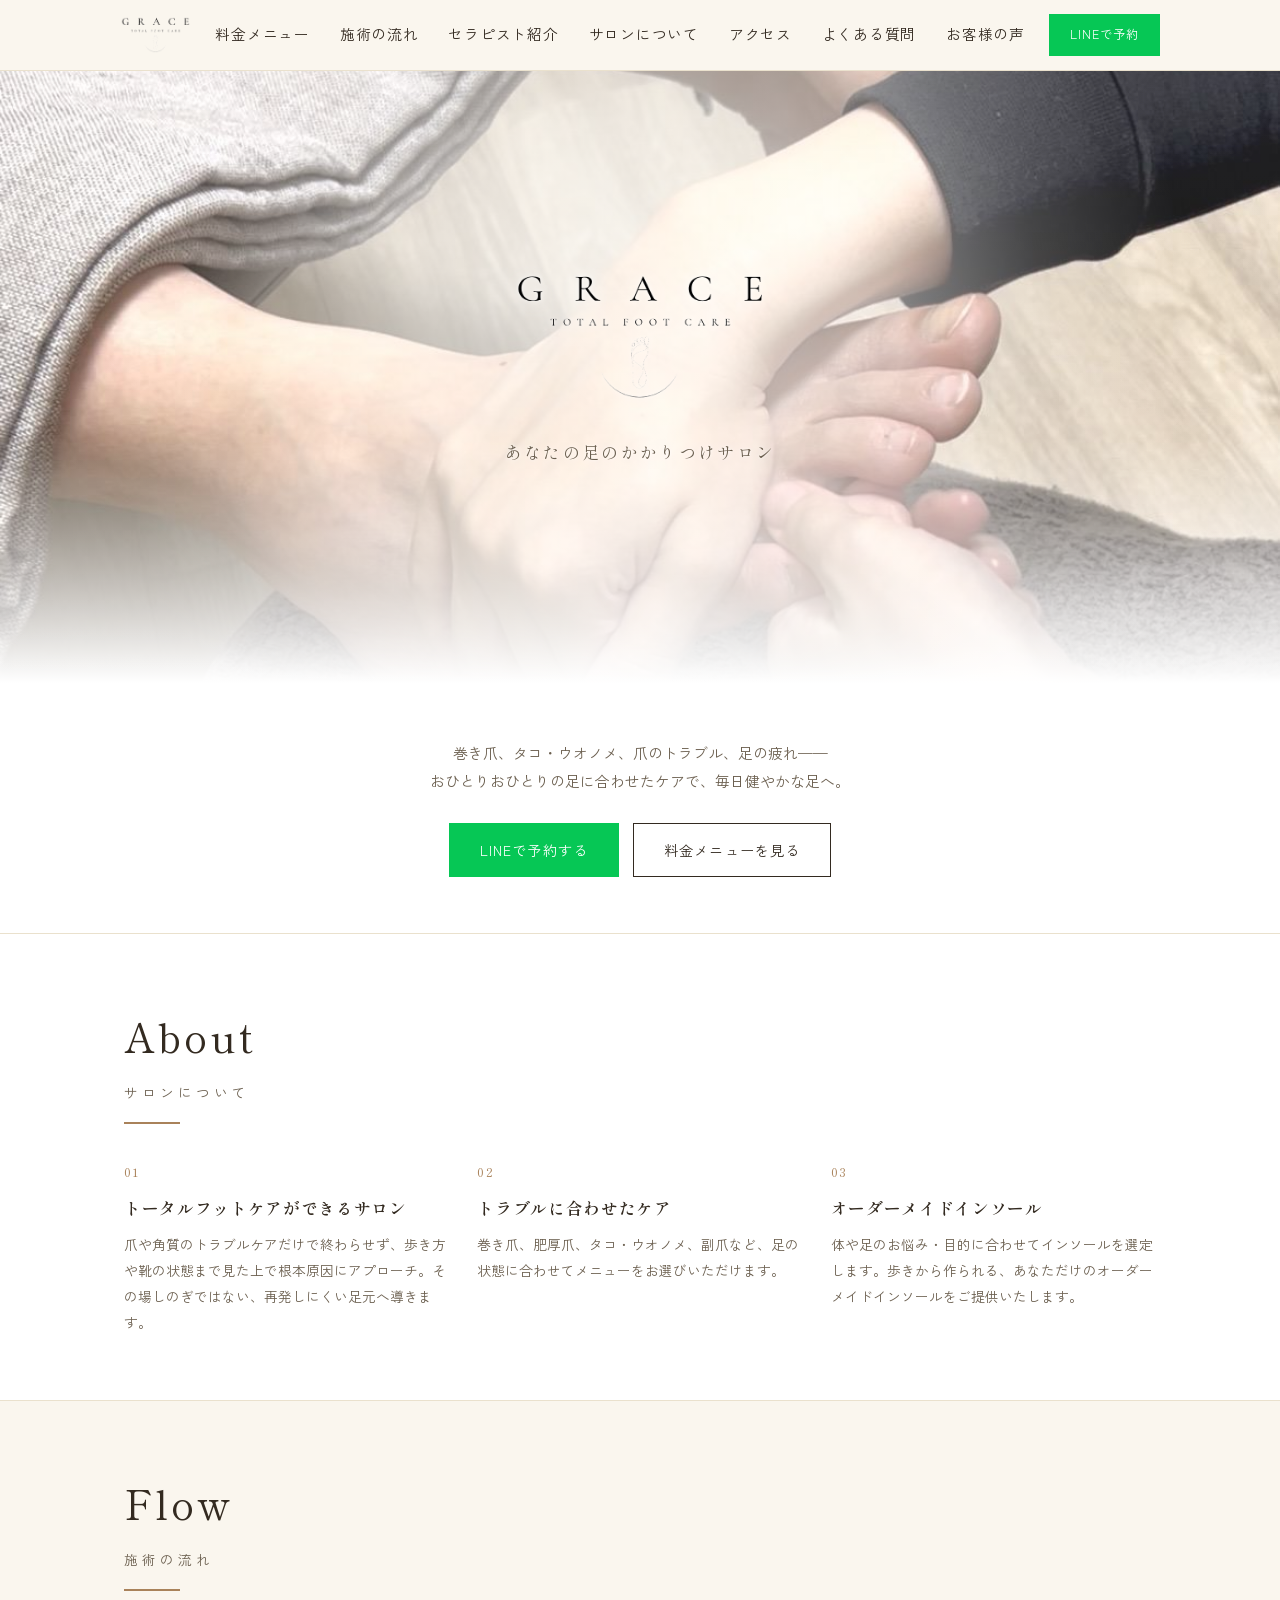
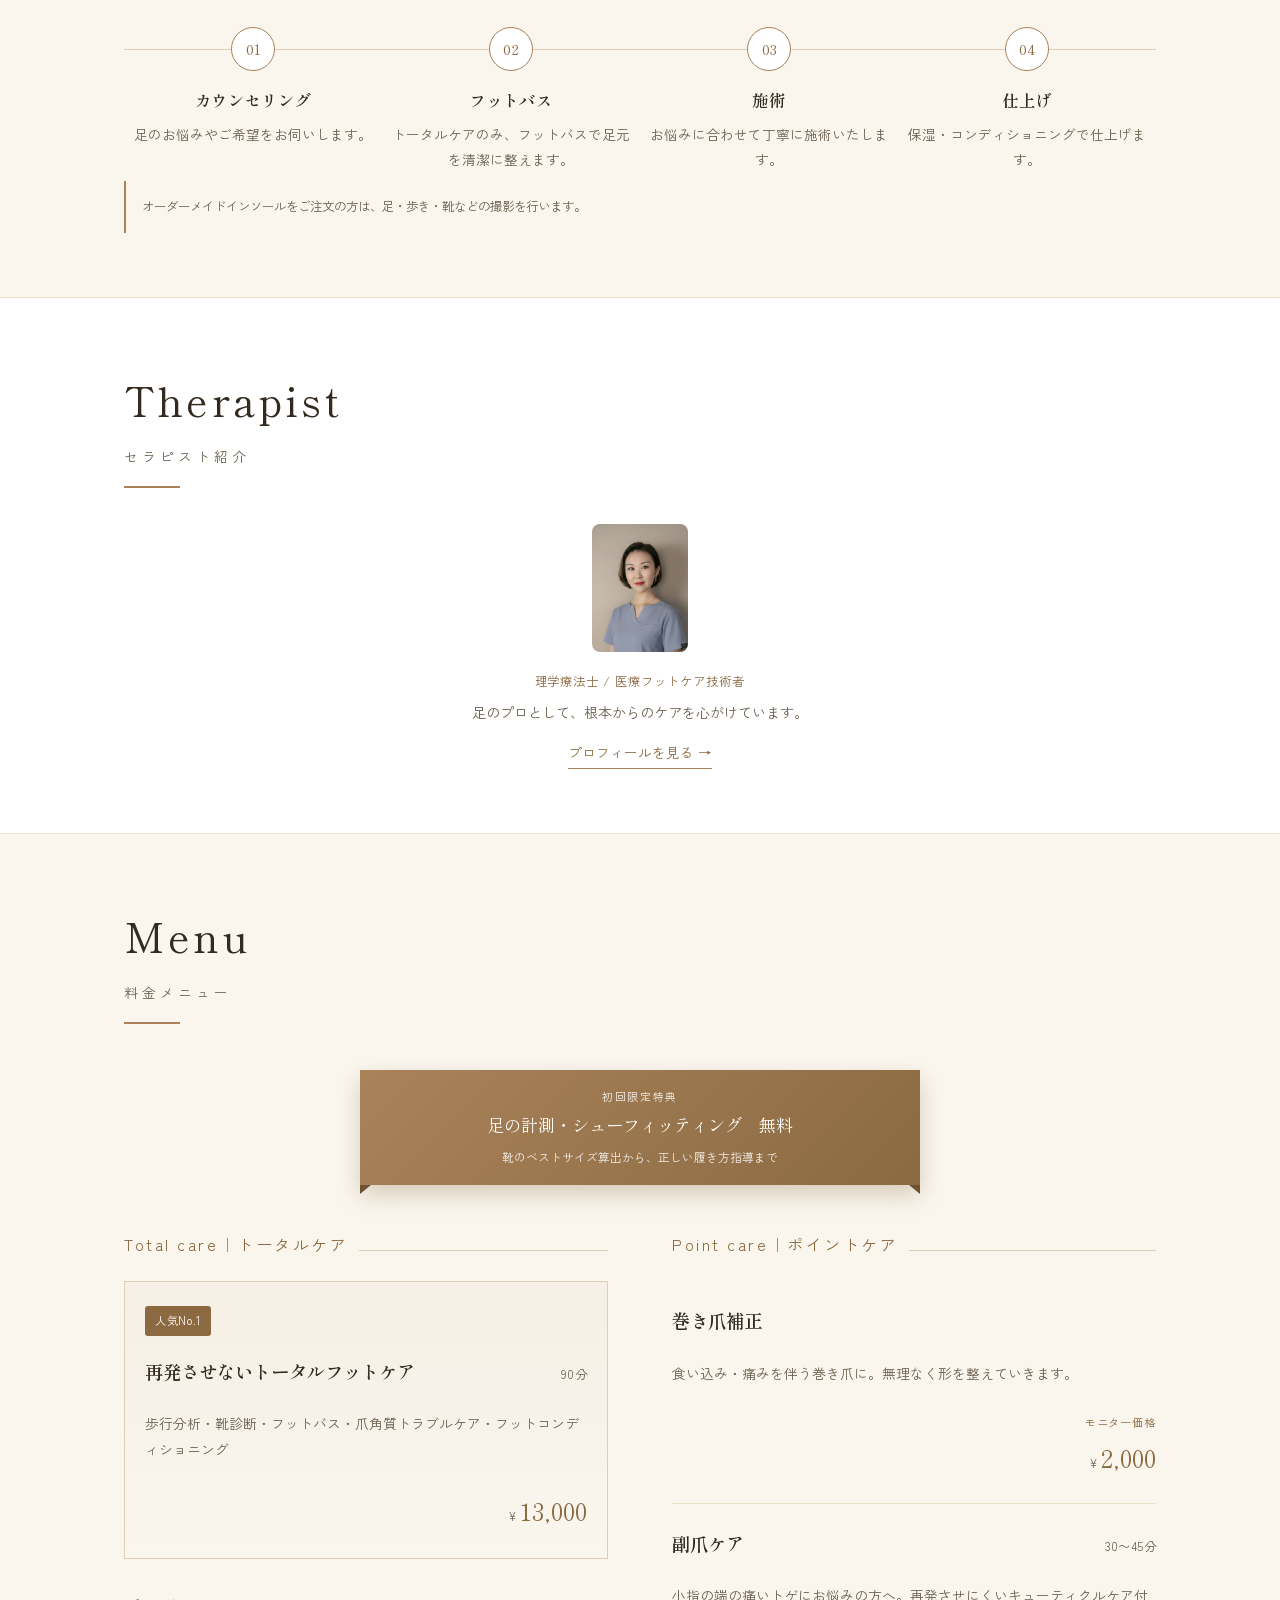
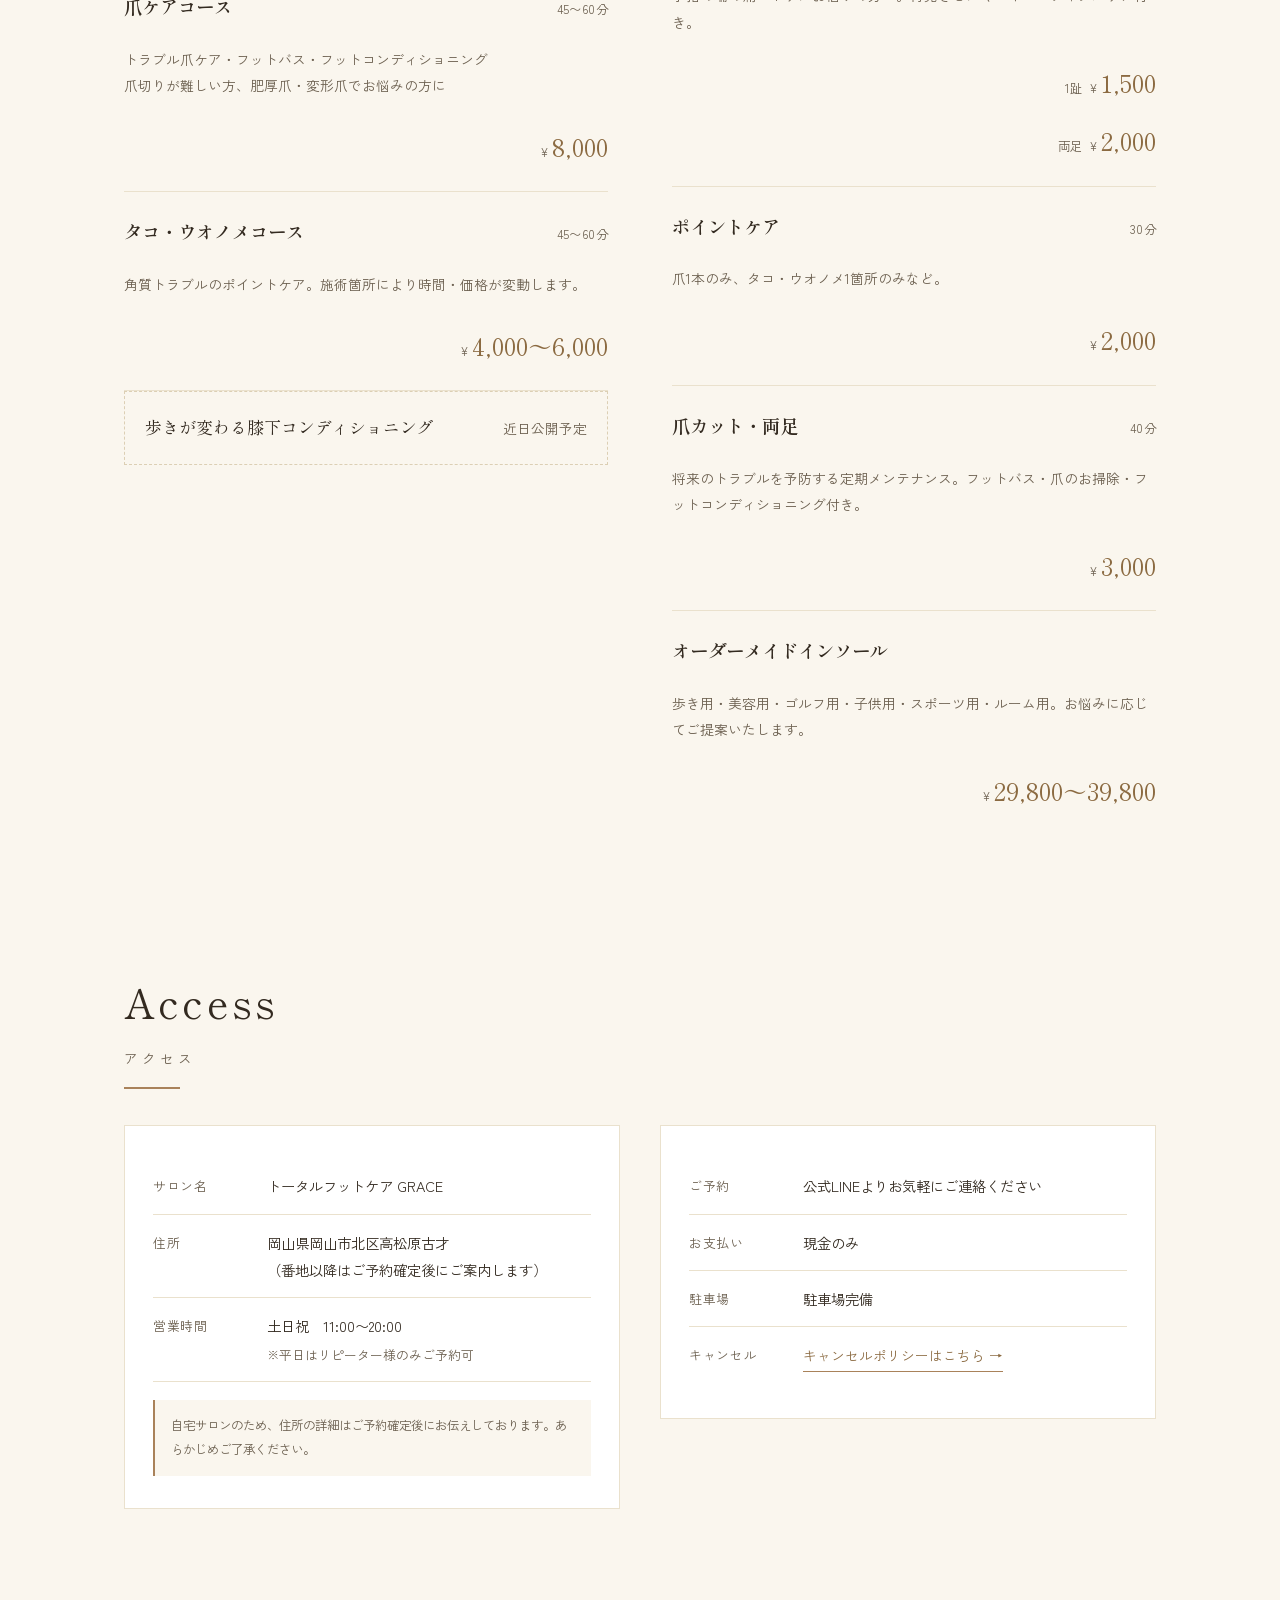
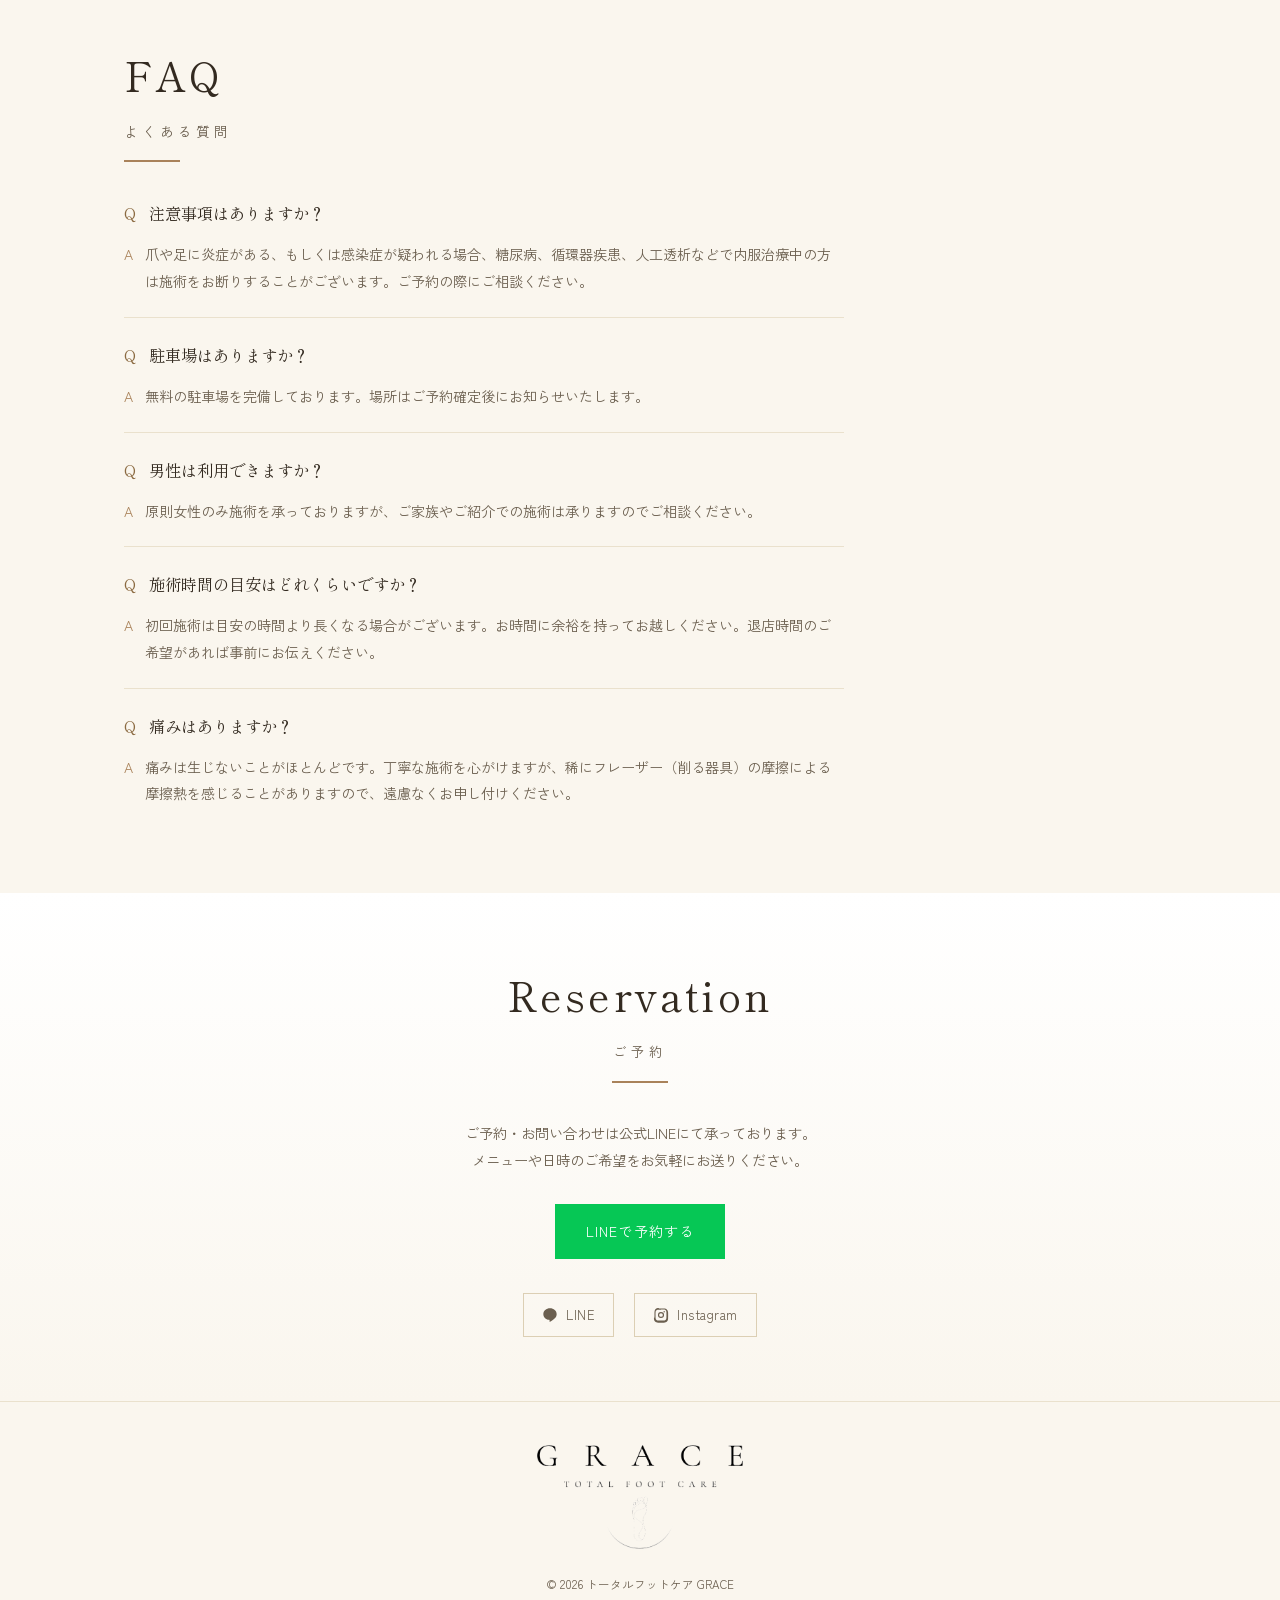
==== commit bcc9d008: "Add files via upload" ====
--- a/index.html
+++ b/index.html
@@ -100,23 +100,31 @@
     <div class="process-grid">
       <div class="process-item">
         <div class="num">01</div>
-        <h3>カウンセリング</h3>
-        <p>足のお悩みやご希望をお伺いします。</p>
+        <div class="process-body">
+          <h3>カウンセリング</h3>
+          <p>足のお悩みやご希望をお伺いします。</p>
+        </div>
       </div>
       <div class="process-item">
         <div class="num">02</div>
-        <h3>フットバス</h3>
-        <p>トータルケアのみ、フットバスで足元を清潔に整えます。</p>
+        <div class="process-body">
+          <h3>フットバス</h3>
+          <p>トータルケアのみ、フットバスで足元を清潔に整えます。</p>
+        </div>
       </div>
       <div class="process-item">
         <div class="num">03</div>
-        <h3>施術</h3>
-        <p>お悩みに合わせて丁寧に施術いたします。</p>
+        <div class="process-body">
+          <h3>施術</h3>
+          <p>お悩みに合わせて丁寧に施術いたします。</p>
+        </div>
       </div>
       <div class="process-item">
         <div class="num">04</div>
-        <h3>仕上げ</h3>
-        <p>保湿・コンディショニングで仕上げます。</p>
+        <div class="process-body">
+          <h3>仕上げ</h3>
+          <p>保湿・コンディショニングで仕上げます。</p>
+        </div>
       </div>
     </div>
     <div class="process-note">
--- a/style.css
+++ b/style.css
@@ -485,26 +485,52 @@
 
   /* ---------- Process (flow) ---------- */
   .process-grid{
-    display:grid;
-    grid-template-columns:1fr;
-    gap:26px;
+    position:relative;
+    display:flex;
+    flex-direction:column;
+    gap:0;
+  }
+  .process-grid::before{
+    content:"";
+    position:absolute;
+    left:21px;
+    top:22px;
+    bottom:22px;
+    width:1px;
+    background:var(--line);
   }
   .process-item{
+    position:relative;
+    display:flex;
+    align-items:flex-start;
+    gap:16px;
     text-align:left;
-    padding-bottom:22px;
-    border-bottom:1px solid var(--line-soft);
-  }
-  .process-item:last-child{ border-bottom:none; padding-bottom:0; }
+    padding-bottom:32px;
+  }
+  .process-item:last-child{ padding-bottom:0; }
   .process-item .num{
-    font-family:"Shippori Mincho", serif;
-    color:var(--gold);
-    font-size:0.8rem;
-    letter-spacing:0.1em;
-    margin-bottom:8px;
-  }
+    position:relative;
+    z-index:1;
+    flex-shrink:0;
+    width:44px;
+    height:44px;
+    border-radius:50%;
+    background:var(--paper);
+    border:1px solid var(--gold);
+    color:var(--gold-deep);
+    font-family:"Shippori Mincho", serif;
+    font-size:0.92rem;
+    letter-spacing:0;
+    margin-bottom:0;
+    display:flex;
+    align-items:center;
+    justify-content:center;
+  }
+  .process-item .process-body{ padding-top:8px; }
   .process-item h3{
+    font-family:"Shippori Mincho", serif;
     font-size:1.02rem;
-    margin-bottom:6px;
+    margin:0 0 6px;
   }
   .process-item p{
     font-size:0.85rem;
@@ -791,8 +817,29 @@
     .hero-panel{ padding:44px 24px 48px; }
     .hero-logo{ width:230px; }
     .about-grid{ grid-template-columns:repeat(3,1fr); }
-    .process-grid{ grid-template-columns:repeat(4,1fr); gap:20px; }
-    .process-item{ border-bottom:none; padding-bottom:0; }
+    .process-grid{
+      flex-direction:row;
+      align-items:flex-start;
+      gap:0;
+    }
+    .process-grid::before{
+      left:0;
+      right:0;
+      top:22px;
+      bottom:auto;
+      width:auto;
+      height:1px;
+    }
+    .process-item{
+      flex:1;
+      flex-direction:column;
+      align-items:center;
+      text-align:center;
+      gap:14px;
+      padding-bottom:0;
+      padding:0 10px;
+    }
+    .process-item .process-body{ padding-top:0; }
     .therapist-card{ max-width:520px; }
     .menu-item{ grid-template-columns:1fr; }
   }
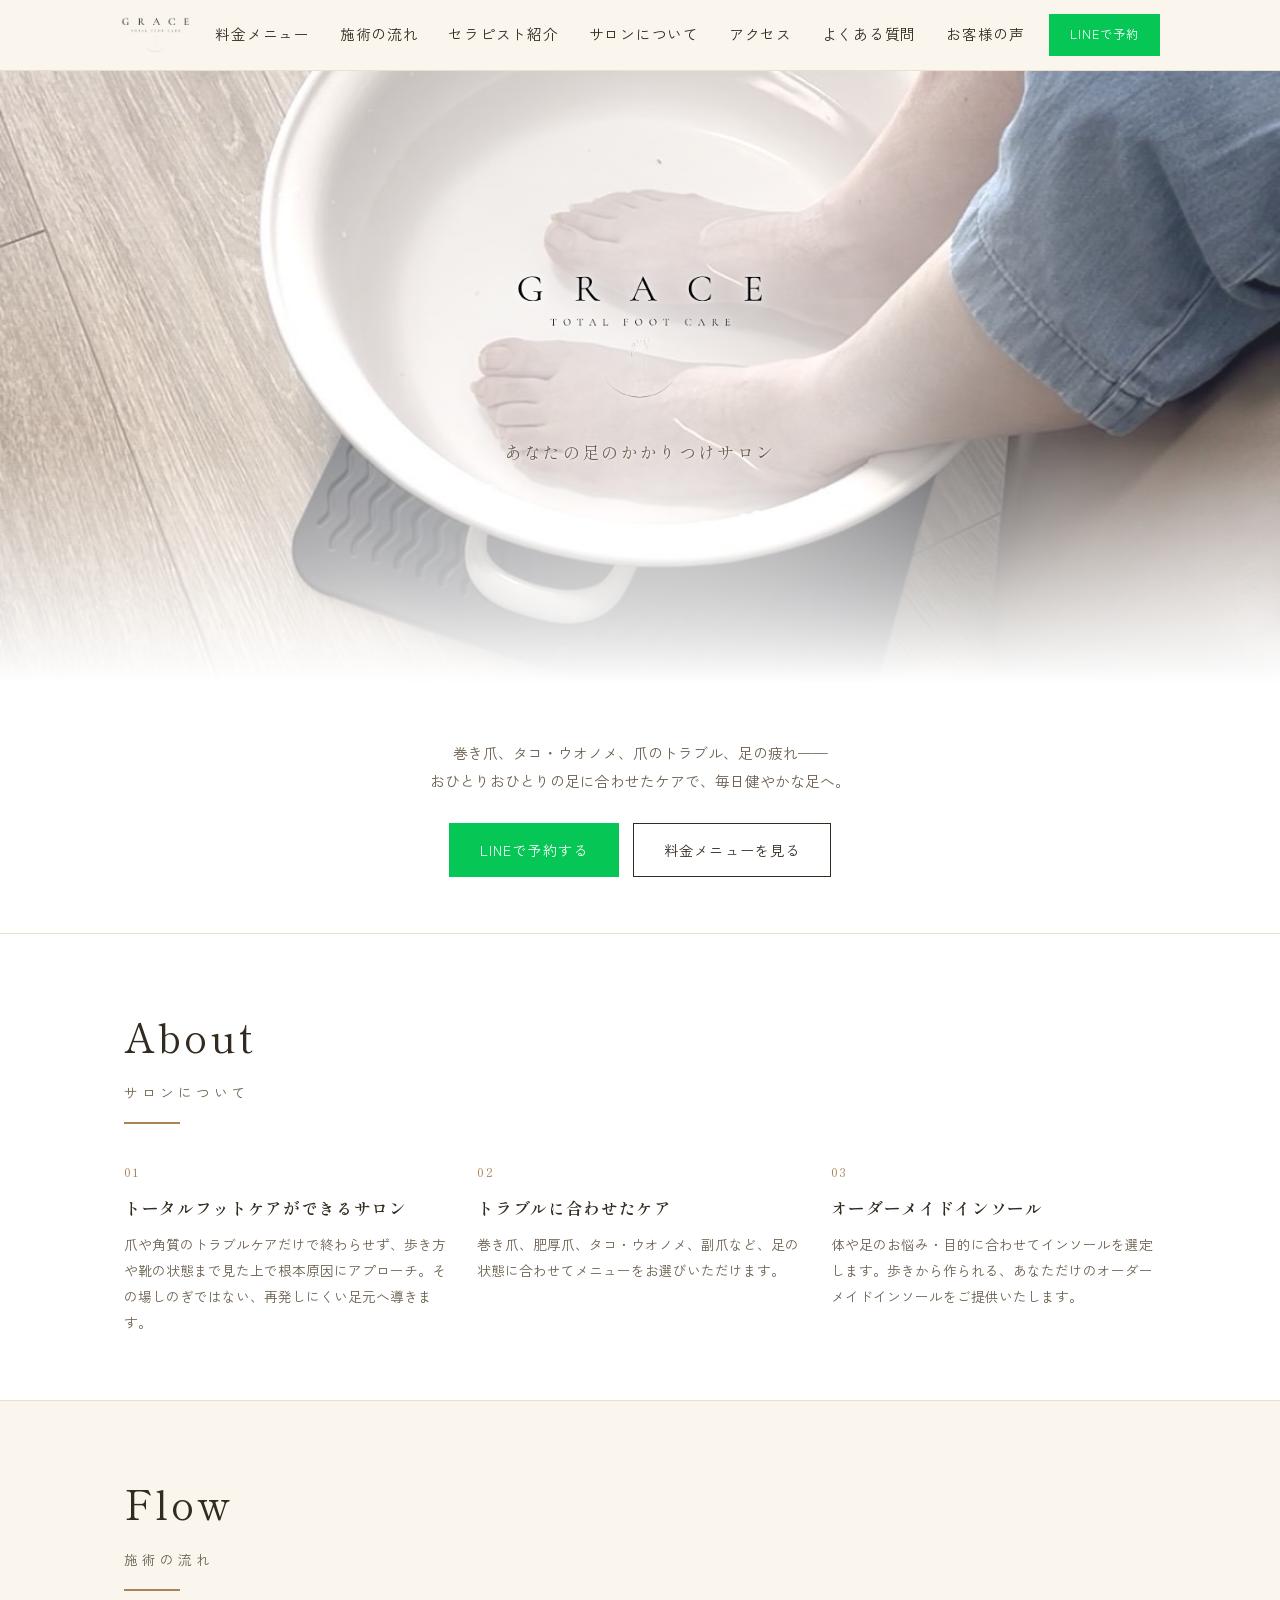
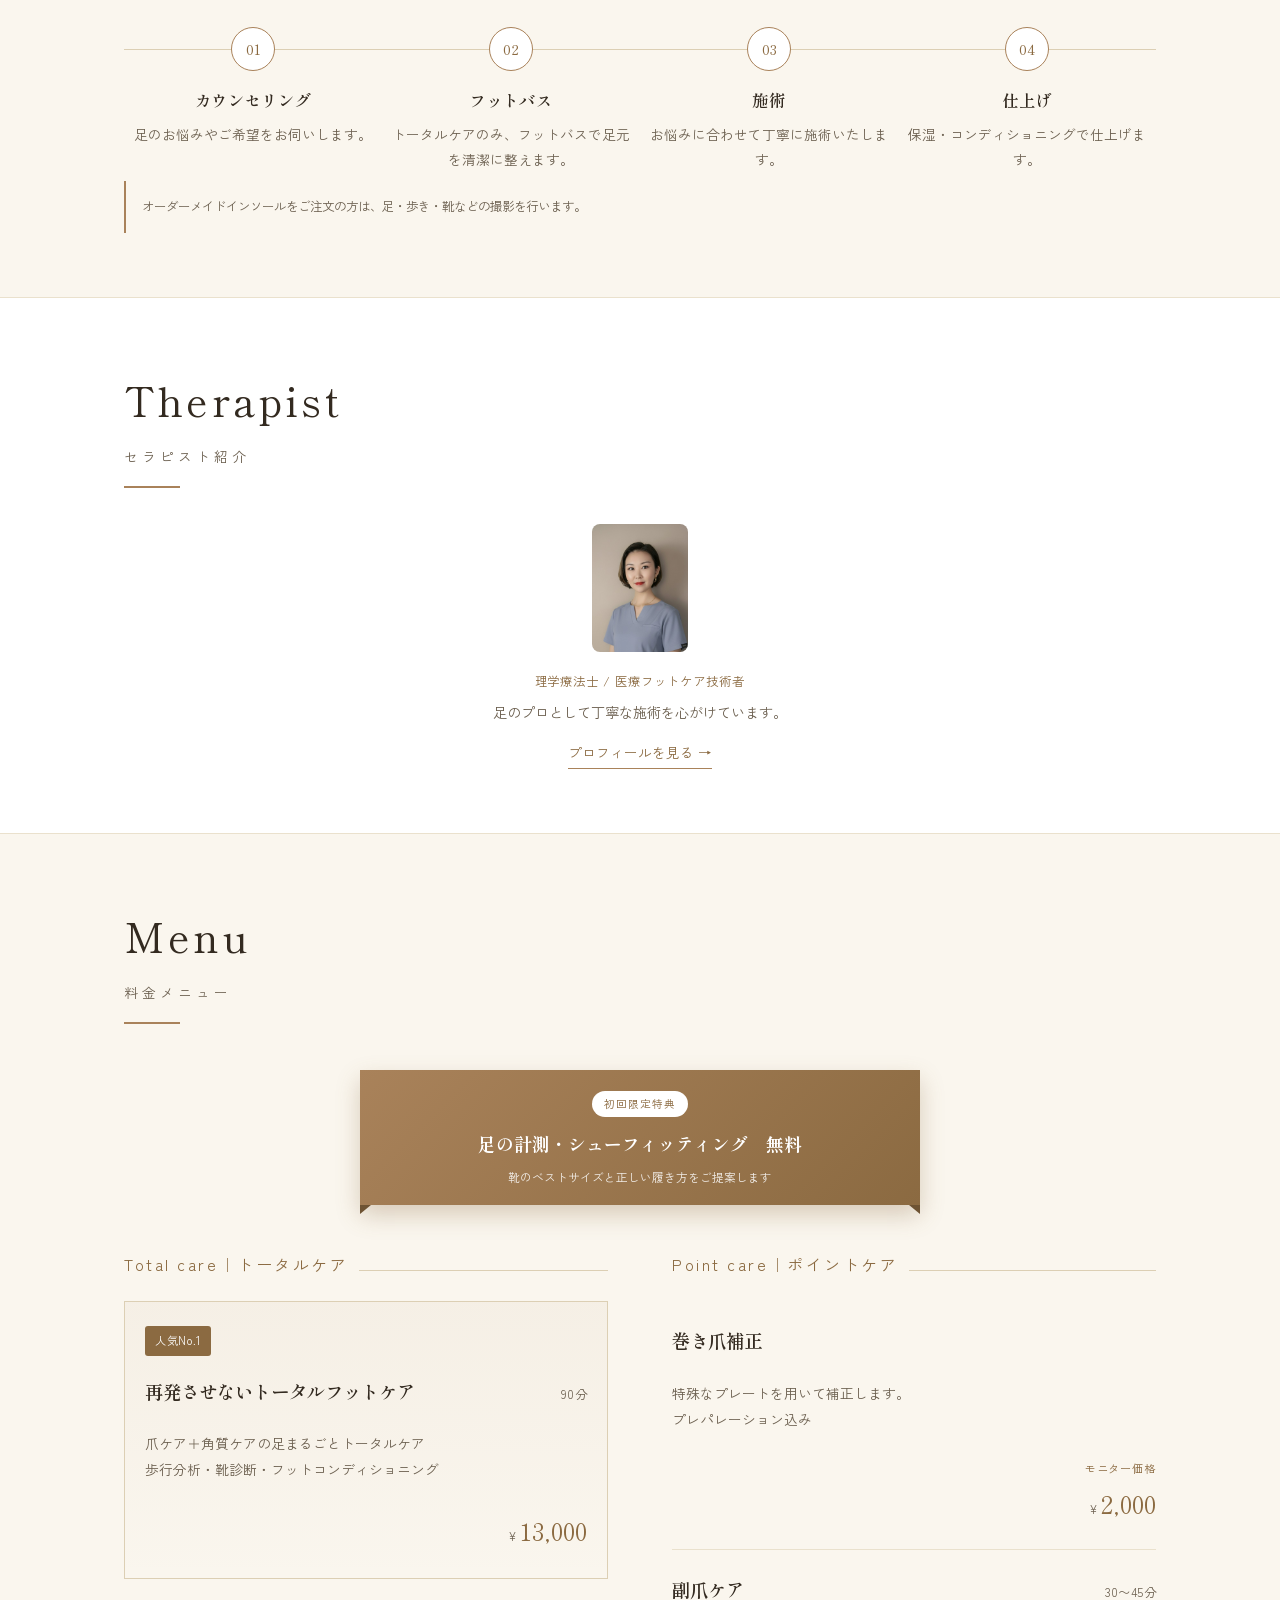
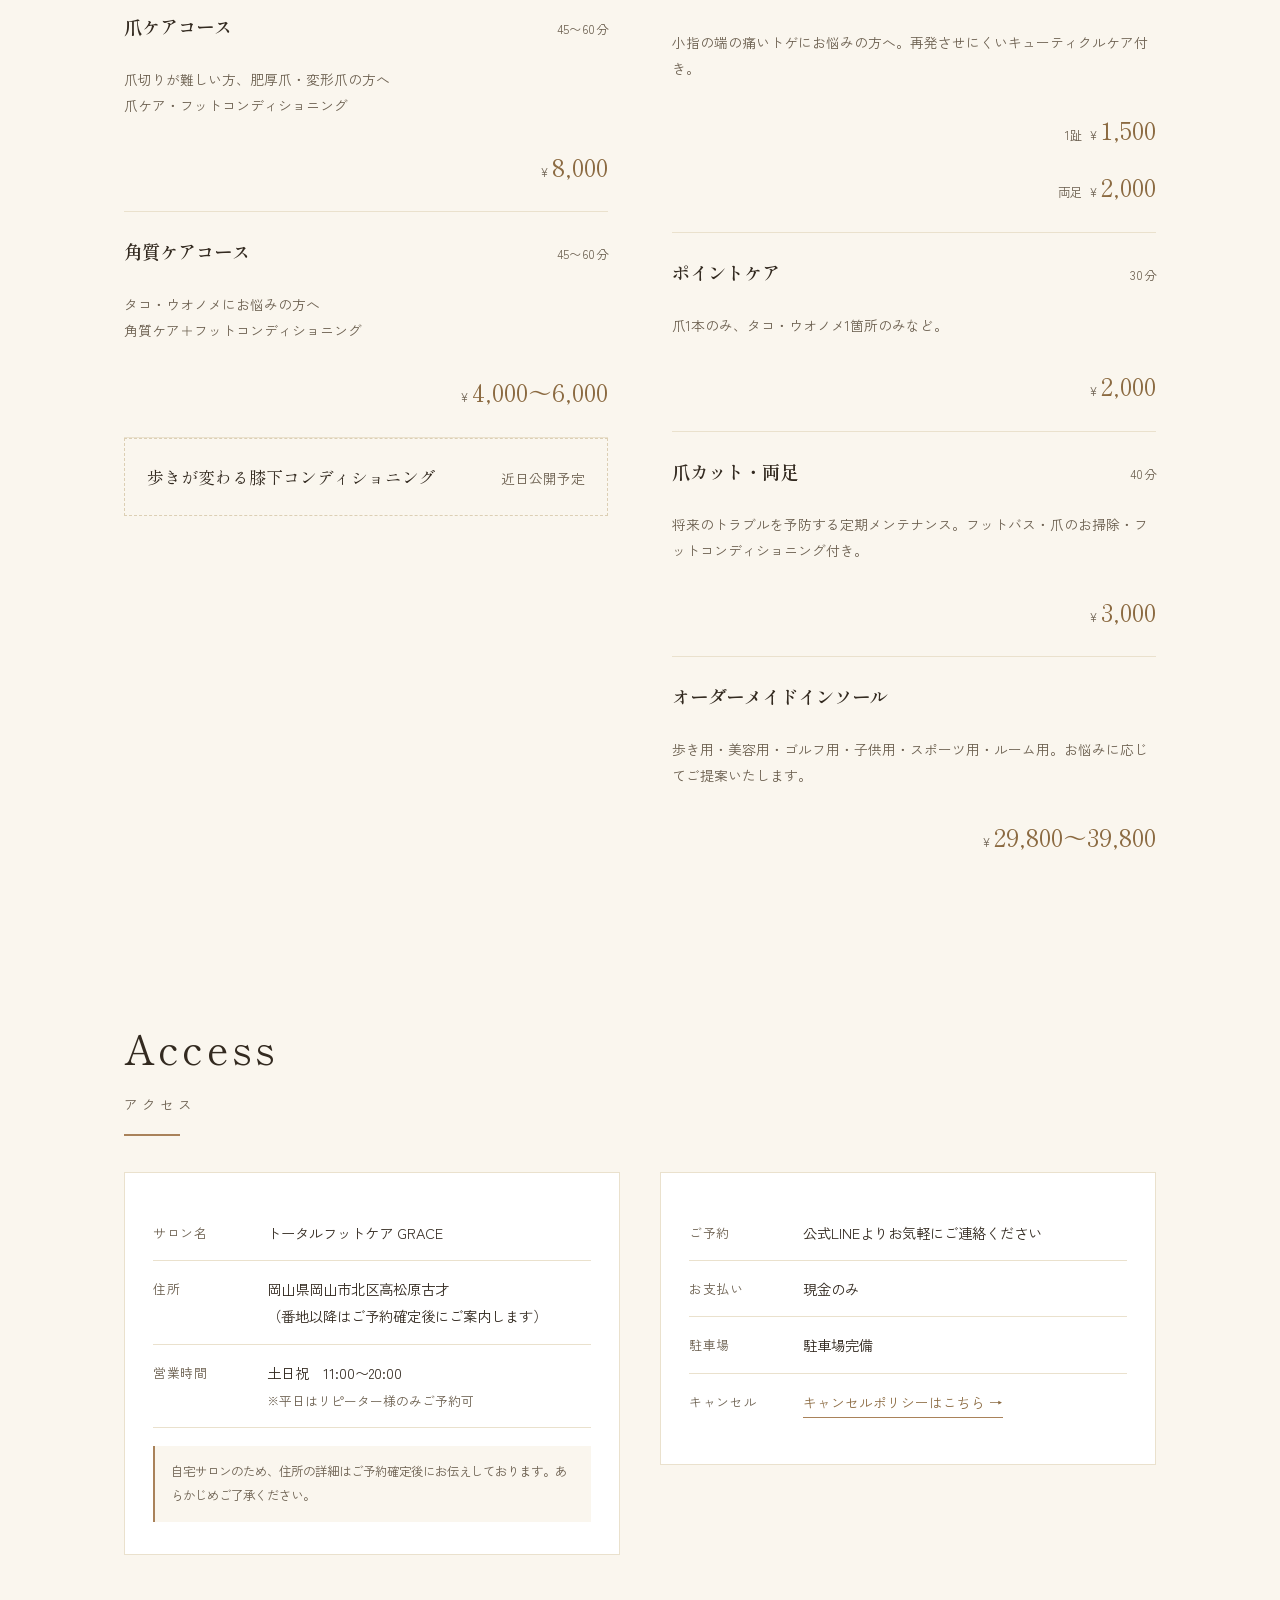
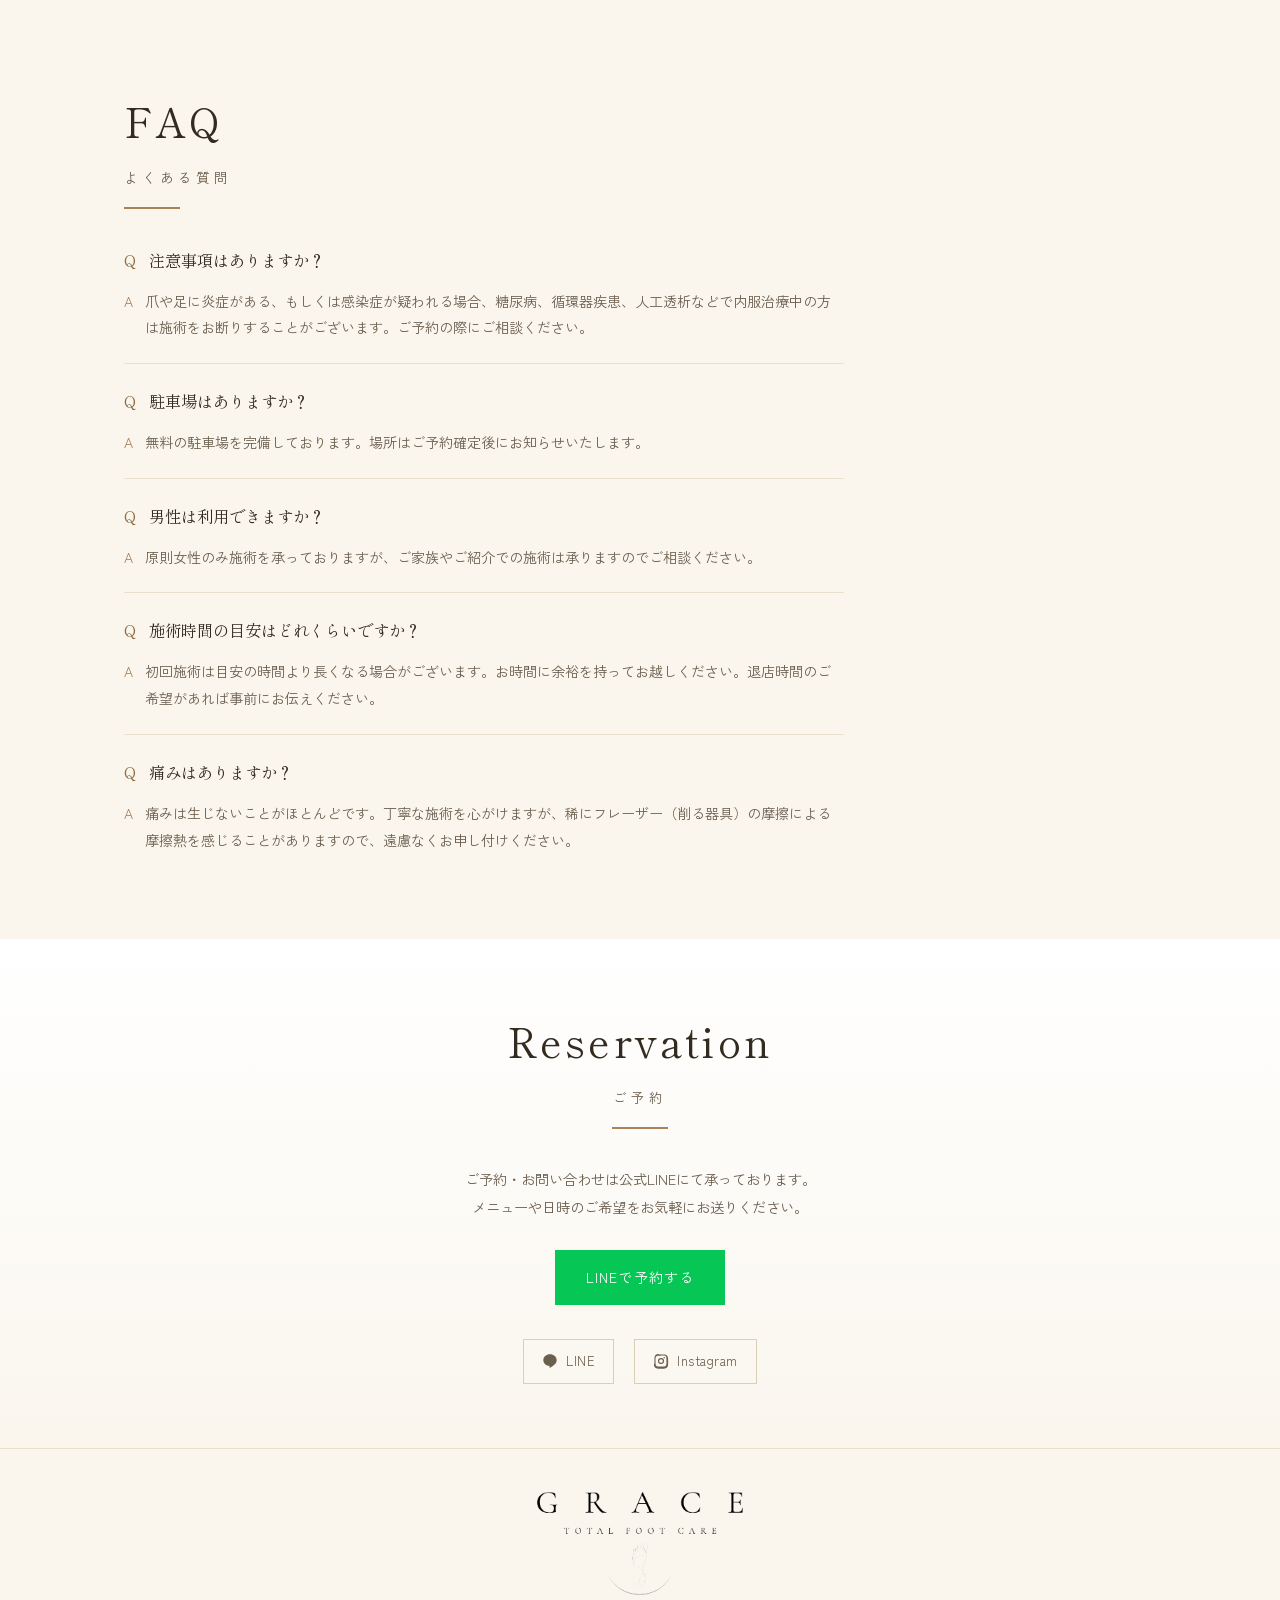
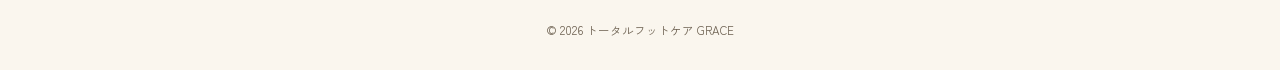
==== commit fd166c2f: "Add files via upload" ====
--- a/index.html
+++ b/index.html
@@ -144,7 +144,7 @@
       <img class="therapist-teaser-photo" src="therapist-photo.jpg" alt="セラピストの写真">
       <div class="therapist-teaser-text">
         <div class="therapist-role">理学療法士 / 医療フットケア技術者</div>
-        <p>足のプロとして、根本からのケアを心がけています。</p>
+        <p>足のプロとして丁寧な施術を心がけています。</p>
         <a class="link-more" href="therapist.html">プロフィールを見る →</a>
       </div>
     </div>
@@ -162,9 +162,9 @@
     <div class="offer-wrap">
       <div class="offer-ribbon">
         <div>
-          <div class="offer-label">初回限定特典</div>
+          <span class="offer-badge">初回限定特典</span>
           <div class="offer-text">足の計測・シューフィッティング　無料</div>
-          <div class="offer-sub">靴のベストサイズ算出から、正しい履き方指導まで</div>
+          <div class="offer-sub">靴のベストサイズと正しい履き方をご提案します</div>
         </div>
       </div>
     </div>
@@ -181,7 +181,10 @@
             <span class="menu-item-name">再発させないトータルフットケア</span>
             <span class="menu-item-time">90分</span>
           </div>
-          <p class="menu-item-desc">歩行分析・靴診断・フットバス・爪角質トラブルケア・フットコンディショニング</p>
+          <p class="menu-item-desc">
+            爪ケア＋角質ケアの足まるごとトータルケア<br>
+            歩行分析・靴診断・フットコンディショニング
+          </p>
           <div class="menu-item-price-block">
             <span class="menu-item-price"><small>¥</small>13,000</span>
           </div>
@@ -193,8 +196,8 @@
             <span class="menu-item-time">45〜60分</span>
           </div>
           <p class="menu-item-desc">
-            トラブル爪ケア・フットバス・フットコンディショニング<br>
-            爪切りが難しい方、肥厚爪・変形爪でお悩みの方に
+            爪切りが難しい方、肥厚爪・変形爪の方へ<br>
+            爪ケア・フットコンディショニング
           </p>
           <div class="menu-item-price-block">
             <span class="menu-item-price"><small>¥</small>8,000</span>
@@ -203,10 +206,13 @@
 
         <div class="menu-item">
           <div class="menu-item-top">
-            <span class="menu-item-name">タコ・ウオノメコース</span>
+            <span class="menu-item-name">角質ケアコース</span>
             <span class="menu-item-time">45〜60分</span>
           </div>
-          <p class="menu-item-desc">角質トラブルのポイントケア。施術箇所により時間・価格が変動します。</p>
+          <p class="menu-item-desc">
+            タコ・ウオノメにお悩みの方へ<br>
+            角質ケア＋フットコンディショニング
+          </p>
           <div class="menu-item-price-block">
             <span class="menu-item-price"><small>¥</small>4,000〜6,000</span>
           </div>
@@ -226,7 +232,10 @@
           <div class="menu-item-top">
             <span class="menu-item-name">巻き爪補正</span>
           </div>
-          <p class="menu-item-desc">食い込み・痛みを伴う巻き爪に。無理なく形を整えていきます。</p>
+          <p class="menu-item-desc">
+            特殊なプレートを用いて補正します。<br>
+            プレパレーション込み
+          </p>
           <div class="menu-item-price-block">
             <span class="price-label">モニター価格</span>
             <span class="menu-item-price"><small>¥</small>2,000</span>
--- a/style.css
+++ b/style.css
@@ -356,14 +356,16 @@
     margin-bottom:10px;
   }
   .soon{
-    padding:20px 20px;
+    padding:24px 22px;
     border:1px dashed var(--line);
     color:var(--ink-soft);
     font-size:0.85rem;
+    line-height:1.7;
     display:flex;
     justify-content:space-between;
     align-items:baseline;
     gap:12px;
+    row-gap:10px;
     flex-wrap:wrap;
   }
   .soon .name{
@@ -466,21 +468,27 @@
     border-width:9px 0 0 11px;
     border-color:#6E5333 transparent transparent transparent;
   }
-  .offer-ribbon .offer-label{
-    font-size:0.68rem;
-    letter-spacing:0.14em;
-    color:rgba(255,255,255,0.88);
+  .offer-ribbon .offer-badge{
+    display:inline-block;
+    font-size:0.66rem;
+    letter-spacing:0.1em;
+    color:var(--gold-deep);
+    background:#fff;
+    border-radius:999px;
+    padding:3px 12px;
+    margin-bottom:8px;
   }
   .offer-ribbon .offer-text{
     font-family:"Shippori Mincho", serif;
-    font-size:1.08rem;
+    font-size:1.1rem;
+    font-weight:700;
     color:#fff;
     margin-top:2px;
   }
   .offer-ribbon .offer-sub{
     font-size:0.74rem;
     color:rgba(255,255,255,0.85);
-    margin-top:5px;
+    margin-top:6px;
   }
 
   /* ---------- Process (flow) ---------- */
